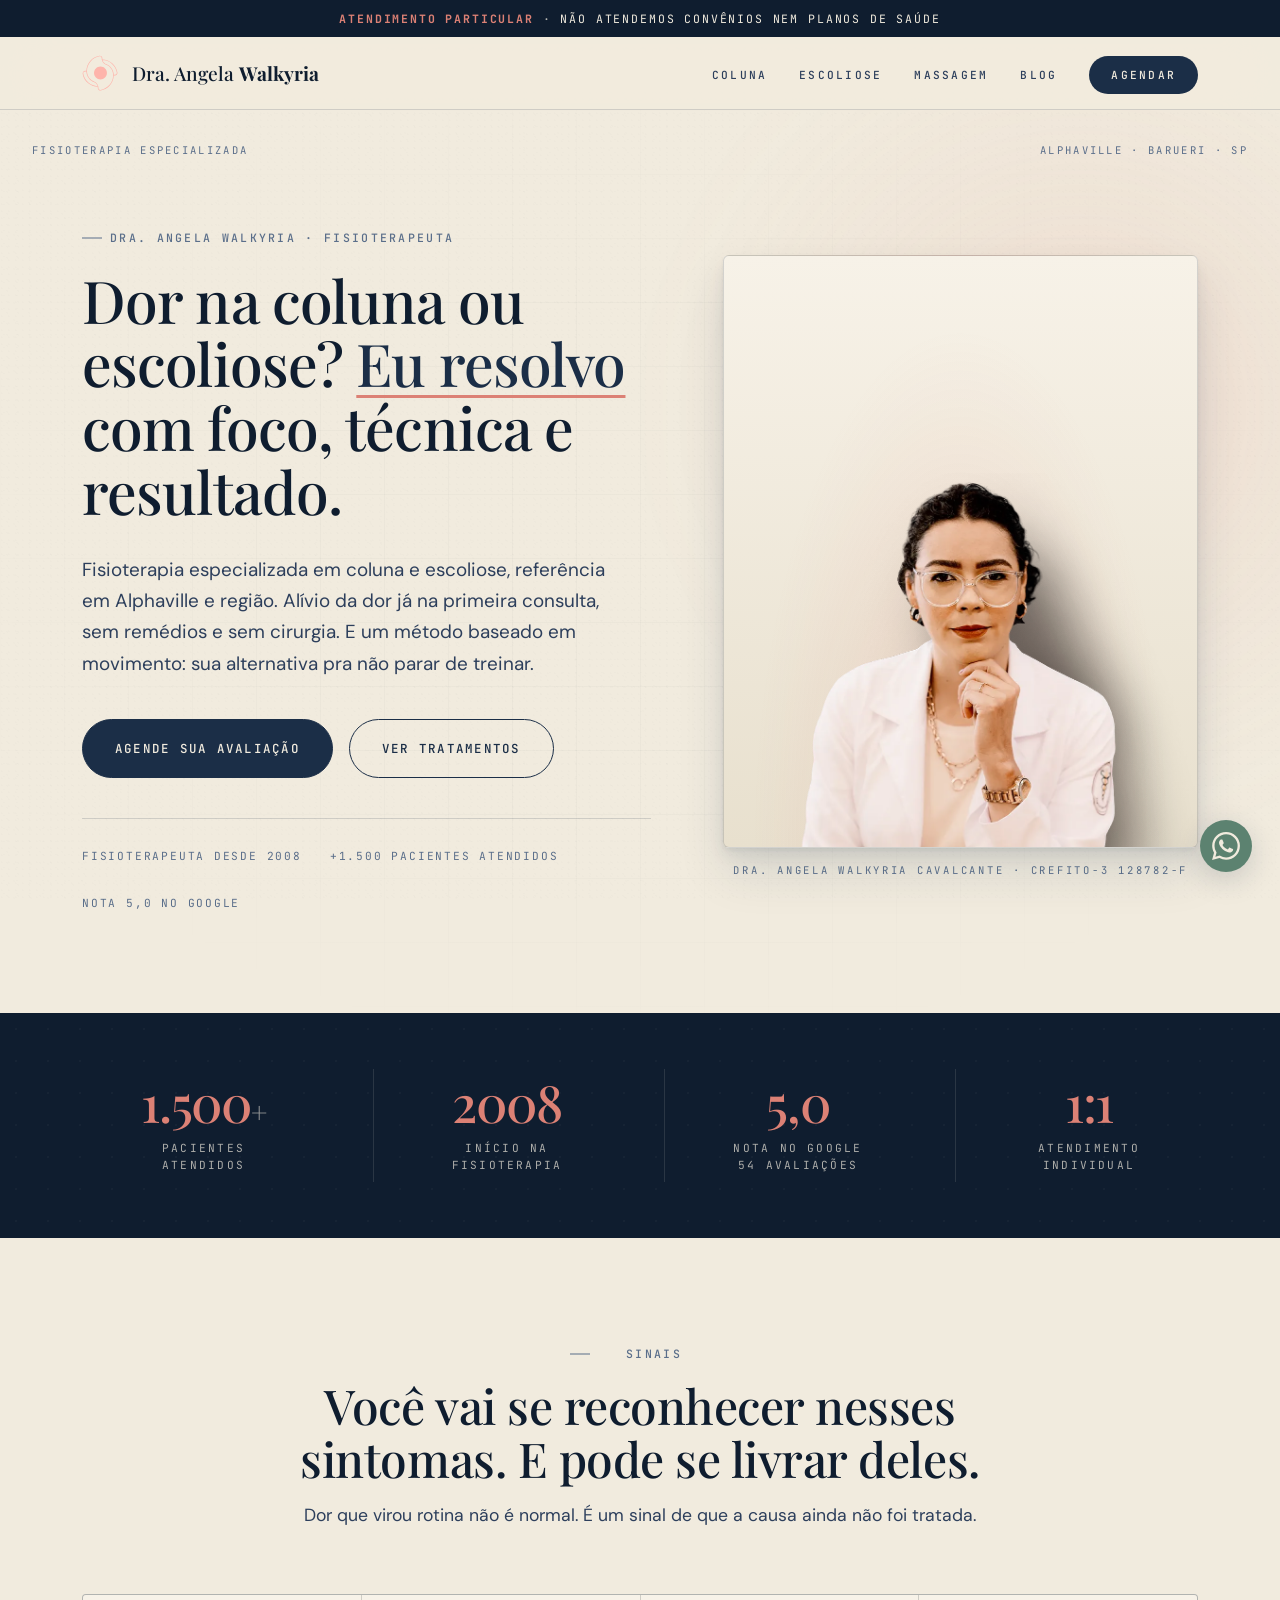
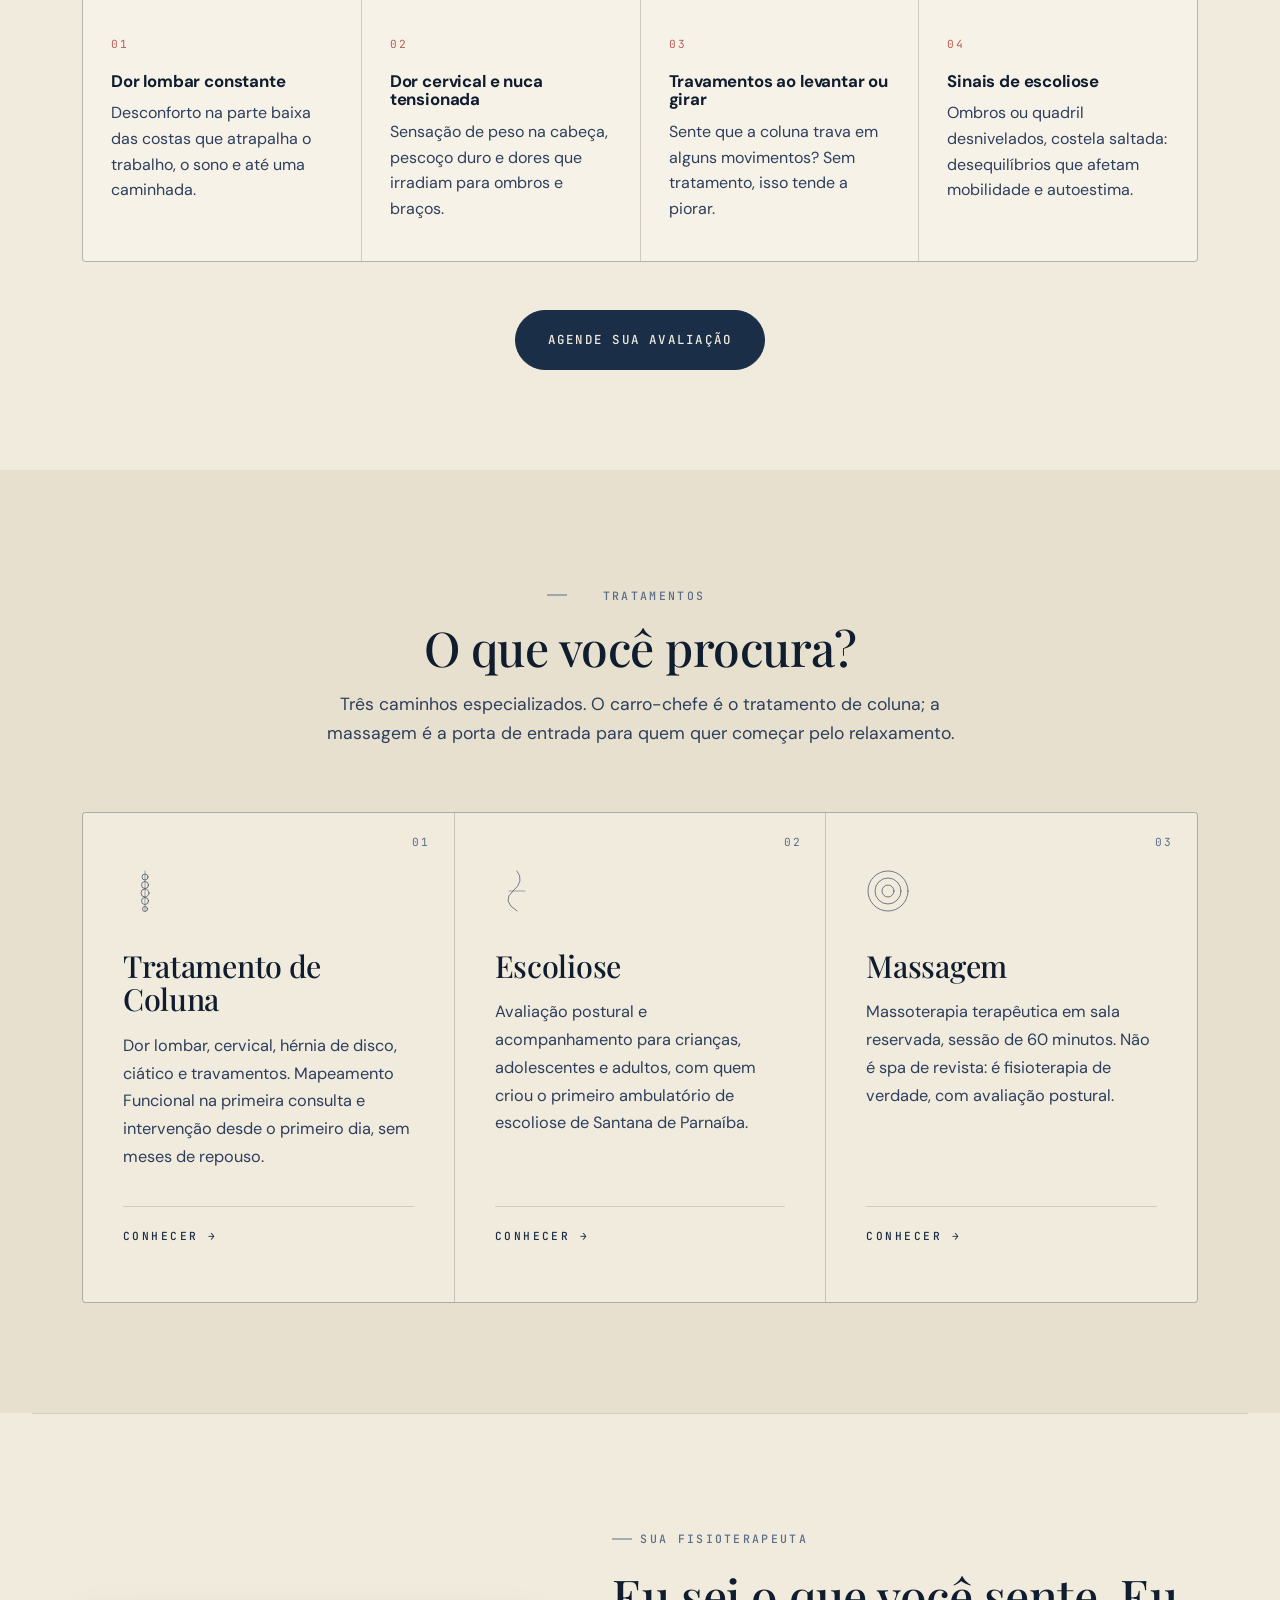
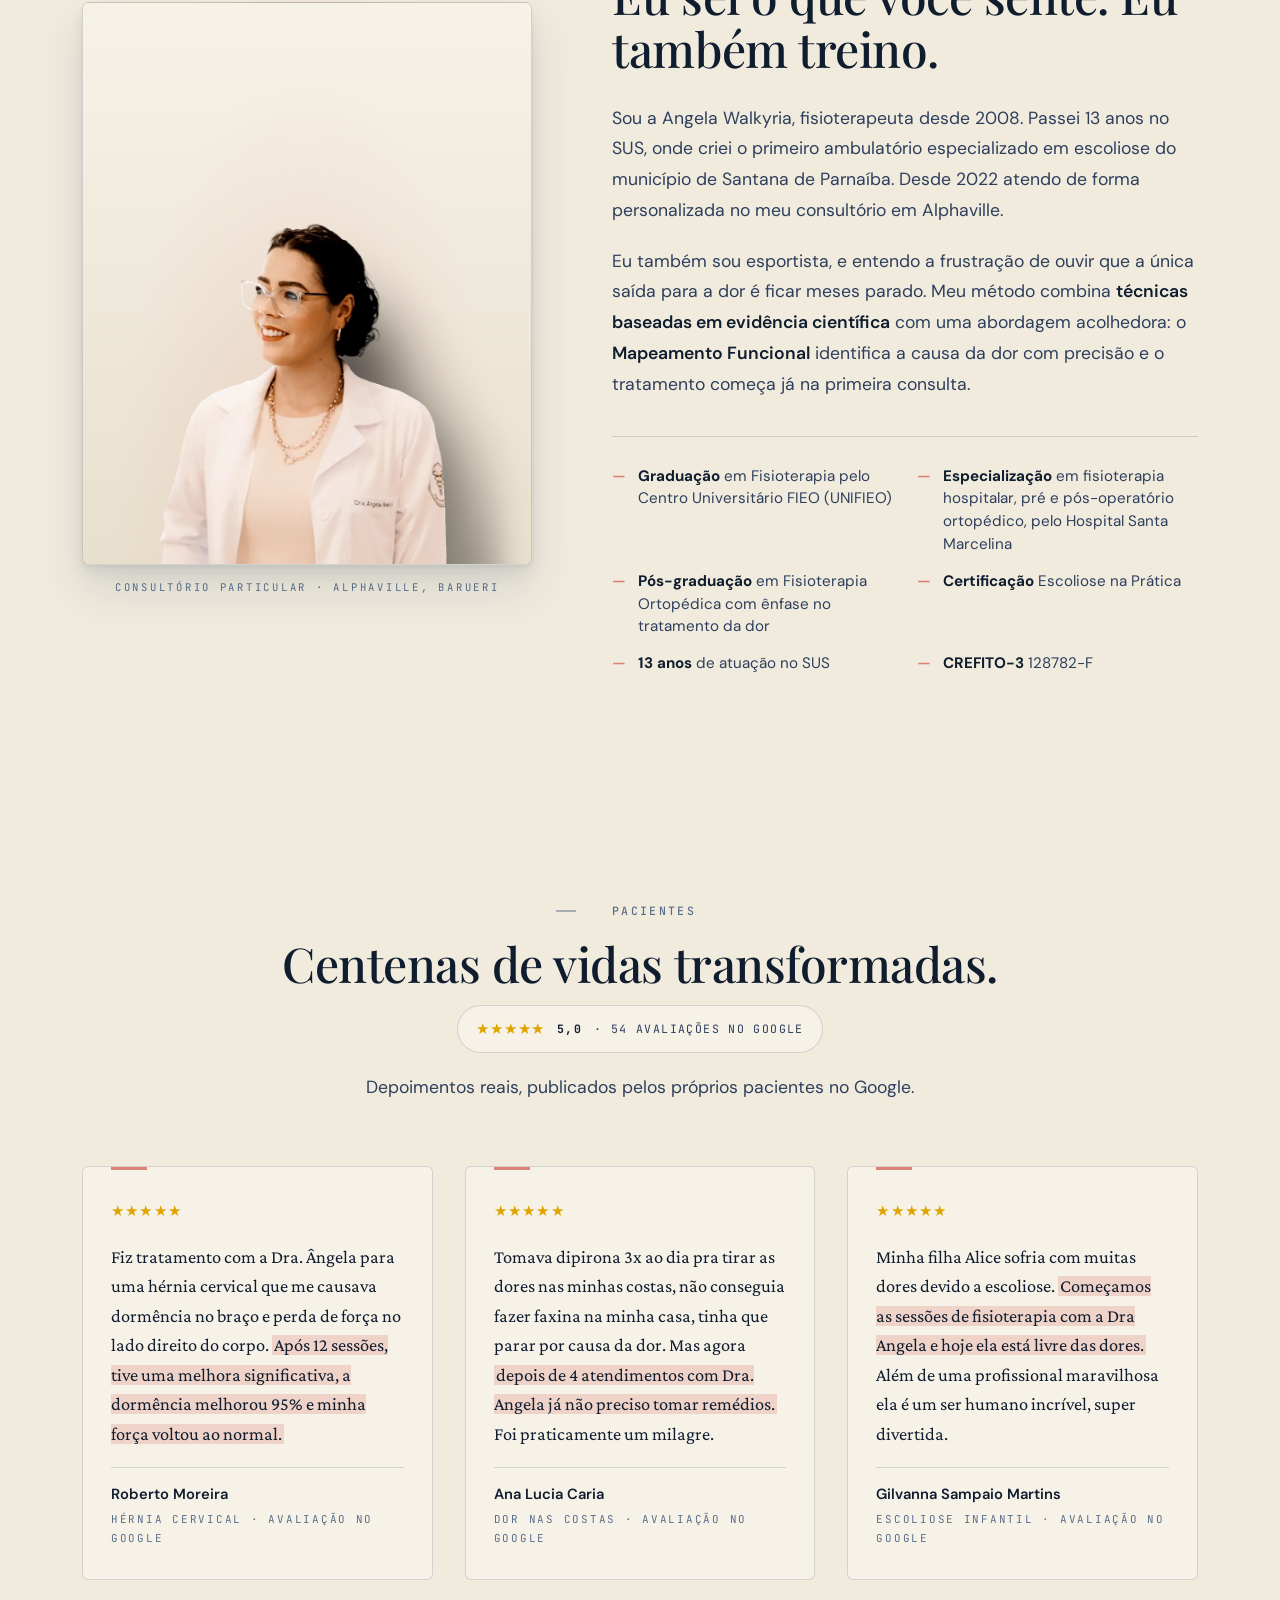
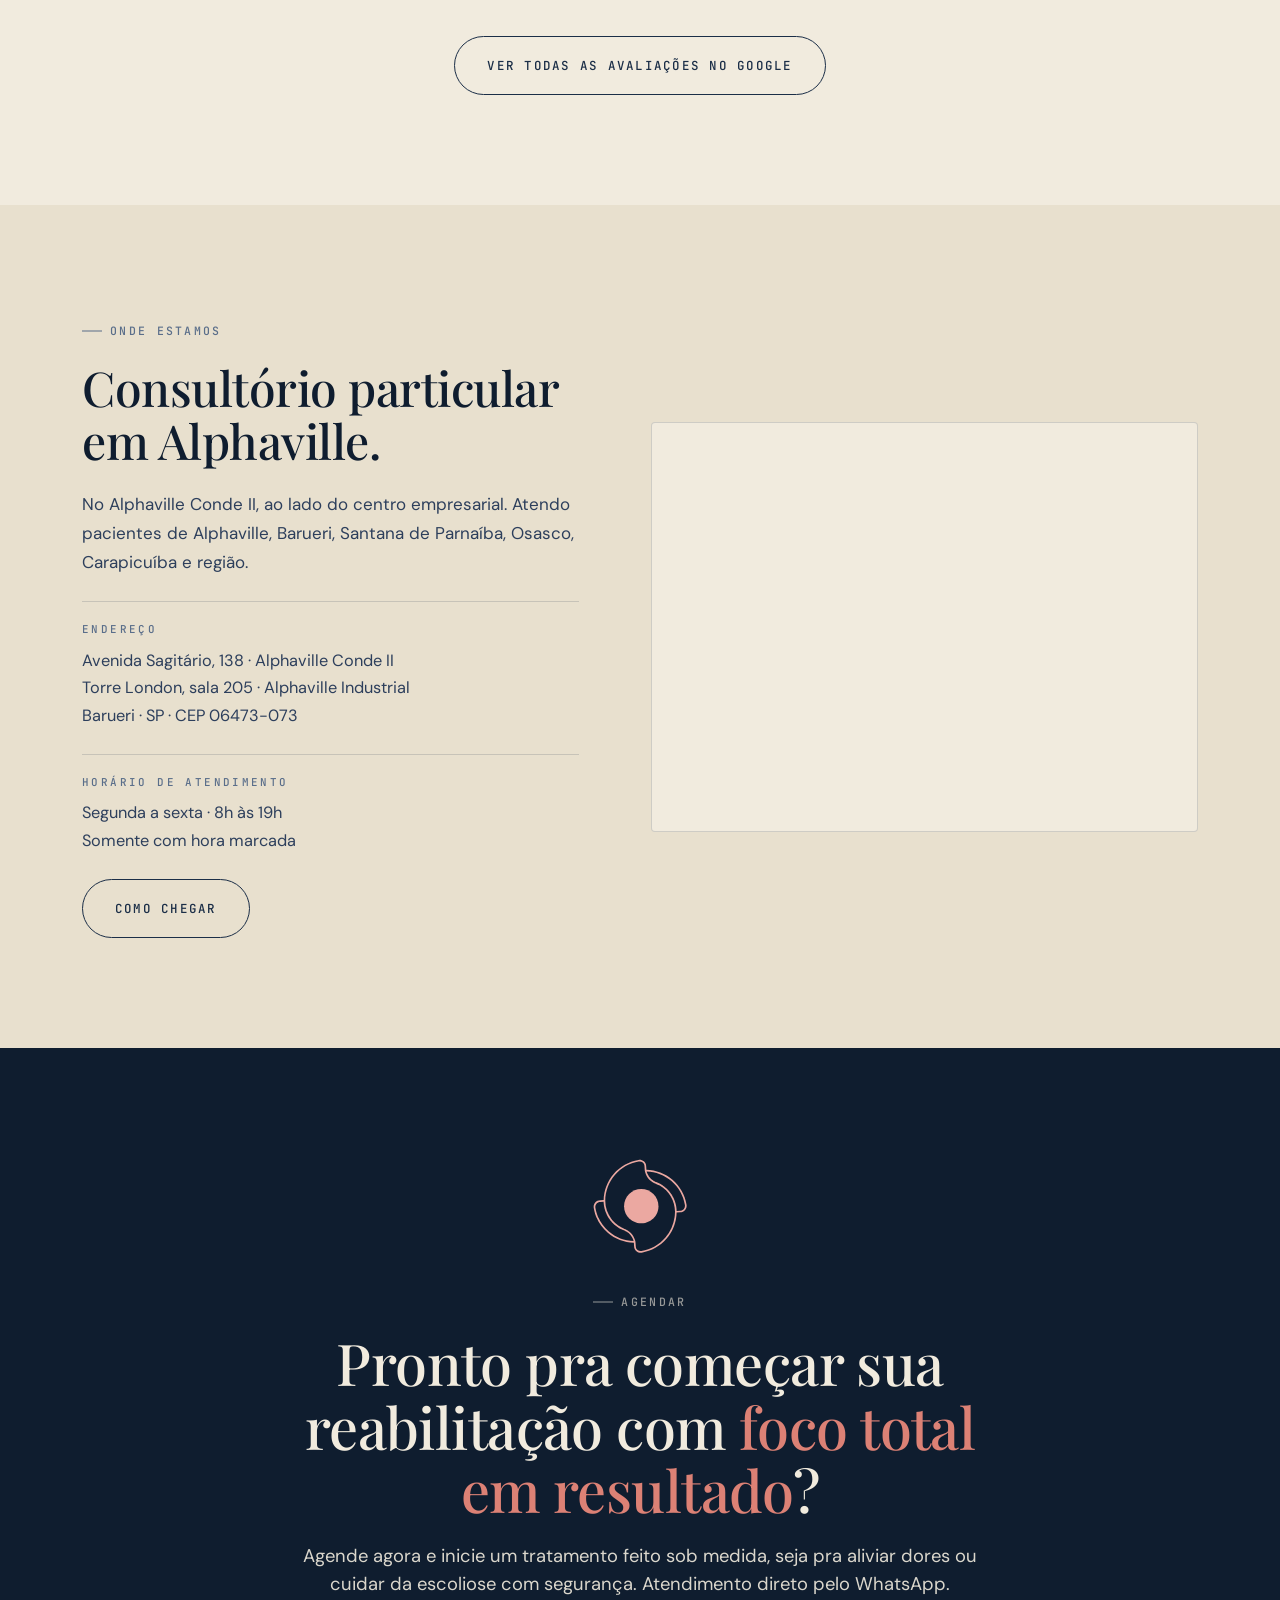
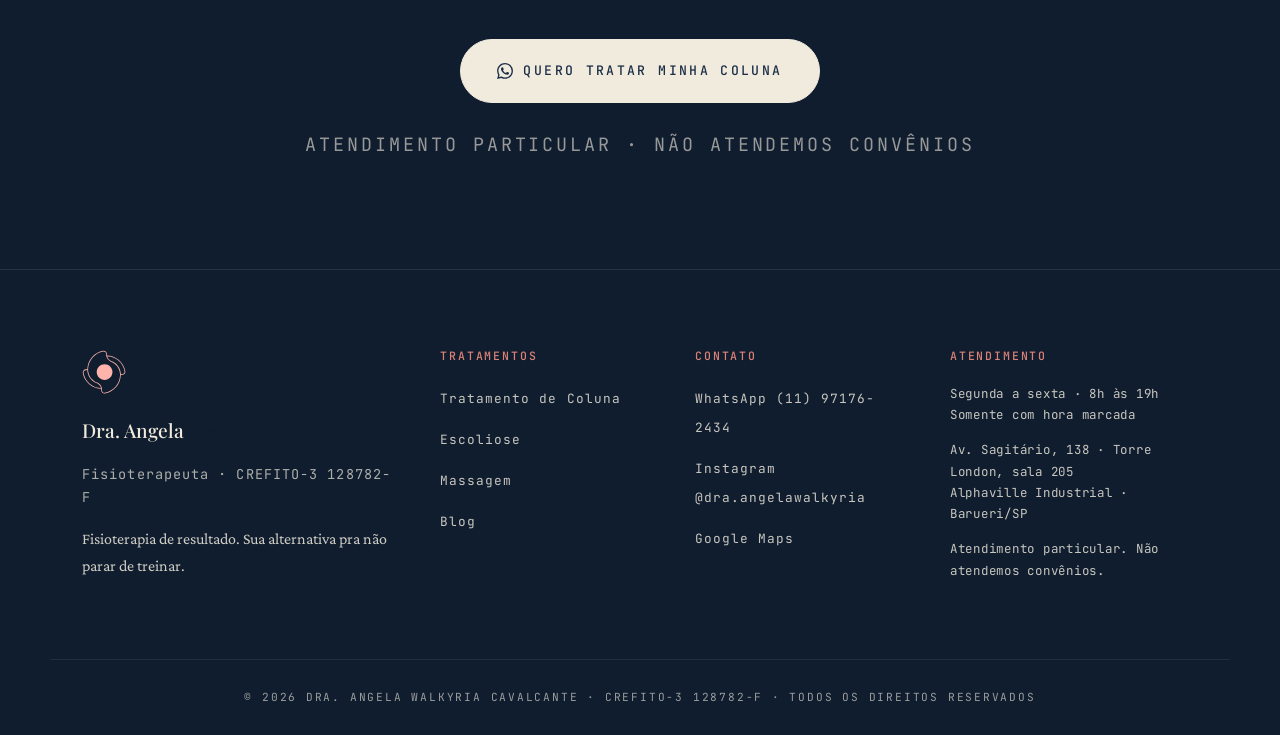
==== index.html @ 94a8772d "Site final da Dra. Angela Walkyria: home, LPs, blog, fotos reais e aviso de atendimento particular C" ====
<!DOCTYPE html>
<html lang="pt-BR">
<head>
  <meta charset="UTF-8">
  <meta name="viewport" content="width=device-width, initial-scale=1, shrink-to-fit=no">

  <!-- Primary Meta Tags -->
  <title>Fisioterapeuta em Alphaville | Dra. Angela Walkyria · Coluna e Escoliose</title>
  <meta name="title" content="Fisioterapeuta em Alphaville | Dra. Angela Walkyria · Coluna e Escoliose">
  <meta name="description" content="Fisioterapia especializada em coluna e escoliose em Alphaville/SP. Alívio da dor já na primeira consulta, sem remédios e sem cirurgia. Massoterapia e atendimento individual com a Dra. Angela Walkyria. Atendimento particular.">
  <meta name="keywords" content="fisioterapeuta alphaville, fisioterapia barueri, tratamento de coluna alphaville, massagem alphaville, escoliose alphaville, dra angela walkyria, fisioterapia esportiva alphaville, massoterapia barueri, dor lombar alphaville, hérnia de disco alphaville">
  <meta name="author" content="Dra. Angela Walkyria Cavalcante">
  <meta name="robots" content="index, follow">
  <meta name="geo.region" content="BR-SP">
  <meta name="geo.placename" content="Alphaville, Barueri">
  <meta name="geo.position" content="-23.4938;-46.8617">
  <meta name="ICBM" content="-23.4938, -46.8617">

  <!-- Open Graph / Facebook -->
  <meta property="og:type" content="website">
  <meta property="og:url" content="https://draangelawalkyria.com.br/">
  <meta property="og:title" content="Dra. Angela Walkyria | Fisioterapeuta em Alphaville">
  <meta property="og:description" content="Fisioterapia de coluna, escoliose e massoterapia em Alphaville. Sua alternativa pra não parar de treinar.">
  <meta property="og:image" content="https://draangelawalkyria.com.br/assets/og-image.jpg">
  <meta property="og:image:width" content="1200">
  <meta property="og:image:height" content="630">
  <meta property="og:site_name" content="Dra. Angela Walkyria">
  <meta property="og:locale" content="pt_BR">

  <!-- Twitter -->
  <meta name="twitter:card" content="summary_large_image">
  <meta name="twitter:title" content="Dra. Angela Walkyria | Fisioterapeuta em Alphaville">
  <meta name="twitter:description" content="Fisioterapia de coluna, escoliose e massoterapia em Alphaville.">
  <meta name="twitter:image" content="https://draangelawalkyria.com.br/assets/og-image.jpg">

  <link rel="canonical" href="https://draangelawalkyria.com.br/">
  <link rel="icon" type="image/png" href="/assets/favicon.png">
  <link rel="apple-touch-icon" href="/assets/apple-touch-icon.png">

  <!-- Schema.org / Google Meu Negócio -->
  <script type="application/ld+json">
  {
    "@context": "https://schema.org",
    "@type": "MedicalBusiness",
    "@id": "https://draangelawalkyria.com.br/#localbusiness",
    "name": "Dra. Angela Walkyria - Fisioterapia Especializada em Coluna e Escoliose",
    "alternateName": "AWC Fisioterapia",
    "description": "Clínica de fisioterapia em Alphaville especializada em tratamento de coluna, escoliose e massoterapia. Atendimento particular e individual com a Dra. Angela Walkyria.",
    "url": "https://draangelawalkyria.com.br/",
    "telephone": "+5511971762434",
    "priceRange": "$$",
    "image": "https://draangelawalkyria.com.br/assets/og-image.jpg",
    "logo": "https://draangelawalkyria.com.br/assets/apple-touch-icon.png",
    "address": {
      "@type": "PostalAddress",
      "streetAddress": "Avenida Sagitário, 138, Alphaville Conde II, Torre London, sala 205",
      "addressLocality": "Barueri",
      "addressRegion": "SP",
      "postalCode": "06473-073",
      "addressCountry": "BR"
    },
    "geo": { "@type": "GeoCoordinates", "latitude": -23.4938, "longitude": -46.8617 },
    "openingHoursSpecification": [
      { "@type": "OpeningHoursSpecification", "dayOfWeek": ["Monday", "Tuesday", "Wednesday", "Thursday", "Friday"], "opens": "08:00", "closes": "19:00" }
    ],
    "aggregateRating": { "@type": "AggregateRating", "ratingValue": "5.0", "reviewCount": "54", "bestRating": "5" },
    "areaServed": [
      { "@type": "City", "name": "Alphaville" },
      { "@type": "City", "name": "Barueri" },
      { "@type": "City", "name": "Santana de Parnaíba" },
      { "@type": "City", "name": "Osasco" }
    ],
    "founder": {
      "@type": "Person",
      "name": "Dra. Angela Walkyria Cavalcante",
      "jobTitle": "Fisioterapeuta",
      "image": "https://draangelawalkyria.com.br/assets/angela-bgs-3.webp"
    },
    "medicalSpecialty": ["Physiotherapy"],
    "availableService": [
      { "@type": "MedicalProcedure", "name": "Tratamento de Coluna", "url": "https://draangelawalkyria.com.br/coluna", "description": "Fisioterapia para dor lombar, cervical, hérnia de disco, ciático e travamentos da coluna." },
      { "@type": "MedicalProcedure", "name": "Tratamento de Escoliose", "url": "https://draangelawalkyria.com.br/escoliose", "description": "Avaliação e acompanhamento fisioterapêutico de escoliose em crianças, adolescentes e adultos." },
      { "@type": "MedicalProcedure", "name": "Massoterapia", "url": "https://draangelawalkyria.com.br/massagem", "description": "Massagem terapêutica e relaxante em sala reservada, com avaliação de fisioterapeuta." }
    ],
    "sameAs": [ "https://www.instagram.com/dra.angelawalkyria" ]
  }
  </script>

  <script type="application/ld+json">
  {
    "@context": "https://schema.org",
    "@type": "Person",
    "name": "Dra. Angela Walkyria Cavalcante",
    "jobTitle": "Fisioterapeuta",
    "description": "Fisioterapeuta desde 2008, especialista em coluna e escoliose, pós-graduada em Fisioterapia Ortopédica com ênfase no tratamento da dor. Atende em consultório particular em Alphaville, Barueri.",
    "worksFor": { "@type": "MedicalBusiness", "name": "Dra. Angela Walkyria - Fisioterapia Especializada em Coluna e Escoliose" },
    "knowsAbout": ["Fisioterapia", "Tratamento de coluna", "Escoliose", "Hérnia de disco", "Dor ciática", "Massoterapia", "Fisioterapia esportiva"],
    "url": "https://draangelawalkyria.com.br/",
    "image": "https://draangelawalkyria.com.br/assets/angela-bgs-3.webp",
    "sameAs": [ "https://www.instagram.com/dra.angelawalkyria" ]
  }
  </script>

  <link rel="preconnect" href="https://fonts.googleapis.com">
  <link rel="preconnect" href="https://fonts.gstatic.com" crossorigin>
  <link rel="stylesheet" href="/styles.css">

  <!-- Tracking: inserir GA4 / Meta Pixel / Clarity aqui quando os IDs forem definidos -->
</head>
<body>

  <div class="site-top">
    <div class="notice-bar" role="note">
      <strong>Atendimento particular</strong> <span>·</span> Não atendemos convênios nem planos de saúde
    </div>
    <header class="site-header" role="banner">
      <div class="container nav-wrapper">
        <a href="/" class="brand" aria-label="Dra. Angela Walkyria - Página inicial">
          <span class="brand-logo" aria-hidden="true"><img src="/assets/logo.svg" alt="" width="36" height="36"></span>
          <span class="brand-name">Dra. Angela <strong>Walkyria</strong></span>
        </a>
        <nav class="main-nav" role="navigation" aria-label="Menu principal">
          <ul>
            <li><a href="/coluna">Coluna</a></li>
            <li><a href="/escoliose">Escoliose</a></li>
            <li><a href="/massagem">Massagem</a></li>
            <li><a href="/blog">Blog</a></li>
            <li><a href="#contato" class="nav-cta">Agendar</a></li>
          </ul>
        </nav>
        <button class="nav-toggle" aria-label="Abrir menu" aria-expanded="false"><span></span><span></span><span></span></button>
      </div>
    </header>
  </div>

  <!-- HERO -->
  <section class="hero" id="hero">
    <span class="hero-marker hero-marker-tl">Fisioterapia especializada</span>
    <span class="hero-marker hero-marker-tr">Alphaville · Barueri · SP</span>
    <div class="container hero-grid">
      <div class="hero-text">
        <span class="eyebrow">Dra. Angela Walkyria · Fisioterapeuta</span>
        <h1>Dor na coluna ou escoliose? <span>Eu resolvo</span> com foco, técnica e resultado.</h1>
        <p class="hero-subtitle">Fisioterapia especializada em coluna e escoliose, referência em Alphaville e região. Alívio da dor já na primeira consulta, sem remédios e sem cirurgia. E um método baseado em movimento: sua alternativa pra não parar de treinar.</p>
        <div class="hero-ctas">
          <a href="https://wa.me/5511971762434?text=Ol%C3%A1%2C%20vim%20pelo%20site.%20Quero%20agendar%20uma%20avalia%C3%A7%C3%A3o%20com%20a%20Dra.%20Angela" target="_blank" rel="noopener" class="btn btn-primary">Agende sua avaliação</a>
          <a href="#servicos" class="btn btn-outline">Ver tratamentos</a>
        </div>
        <div class="hero-trust">
          <span>Fisioterapeuta desde 2008</span>
          <span>+1.500 pacientes atendidos</span>
          <span>Nota 5,0 no Google</span>
        </div>
      </div>
      <div class="hero-visual-wrap">
        <div class="hero-visual">
          <img src="/assets/angela-bgs-3.webp" alt="Dra. Angela Walkyria, fisioterapeuta especialista em coluna e escoliose em Alphaville" loading="eager" fetchpriority="high" width="795" height="642">
        </div>
        <div class="photo-caption">Dra. Angela Walkyria Cavalcante · CREFITO-3 128782-F</div>
      </div>
    </div>
  </section>

  <!-- FAIXA DE CONFIANÇA -->
  <section class="trust-strip" aria-label="Indicadores de confiança">
    <div class="container">
      <div class="trust-strip-grid">
        <div class="trust-stat">
          <div class="trust-stat-number">1.500<small>+</small></div>
          <div class="trust-stat-label">pacientes<br>atendidos</div>
        </div>
        <div class="trust-stat">
          <div class="trust-stat-number">2008</div>
          <div class="trust-stat-label">início na<br>fisioterapia</div>
        </div>
        <div class="trust-stat">
          <div class="trust-stat-number">5,0</div>
          <div class="trust-stat-label">nota no Google<br>54 avaliações</div>
        </div>
        <div class="trust-stat">
          <div class="trust-stat-number">1:1</div>
          <div class="trust-stat-label">atendimento<br>individual</div>
        </div>
      </div>
    </div>
  </section>

  <!-- SINTOMAS -->
  <section class="sintomas" id="sintomas">
    <div class="container">
      <div class="section-header">
        <span class="eyebrow">Sinais</span>
        <h2>Você vai se reconhecer nesses sintomas. E pode se livrar deles.</h2>
        <p class="section-subtitle">Dor que virou rotina não é normal. É um sinal de que a causa ainda não foi tratada.</p>
      </div>
      <div class="sintomas-grid">
        <div class="sintoma-card">
          <div class="plate">01</div>
          <h3>Dor lombar constante</h3>
          <p>Desconforto na parte baixa das costas que atrapalha o trabalho, o sono e até uma caminhada.</p>
        </div>
        <div class="sintoma-card">
          <div class="plate">02</div>
          <h3>Dor cervical e nuca tensionada</h3>
          <p>Sensação de peso na cabeça, pescoço duro e dores que irradiam para ombros e braços.</p>
        </div>
        <div class="sintoma-card">
          <div class="plate">03</div>
          <h3>Travamentos ao levantar ou girar</h3>
          <p>Sente que a coluna trava em alguns movimentos? Sem tratamento, isso tende a piorar.</p>
        </div>
        <div class="sintoma-card">
          <div class="plate">04</div>
          <h3>Sinais de escoliose</h3>
          <p>Ombros ou quadril desnivelados, costela saltada: desequilíbrios que afetam mobilidade e autoestima.</p>
        </div>
      </div>
      <div class="sintomas-cta">
        <a href="https://wa.me/5511971762434?text=Ol%C3%A1%2C%20vim%20pelo%20site.%20Quero%20agendar%20uma%20avalia%C3%A7%C3%A3o%20com%20a%20Dra.%20Angela" target="_blank" rel="noopener" class="btn btn-primary">Agende sua avaliação</a>
      </div>
    </div>
  </section>

  <!-- SERVIÇOS -->
  <section class="servicos" id="servicos">
    <div class="container">
      <div class="section-header">
        <span class="eyebrow">Tratamentos</span>
        <h2>O que você procura?</h2>
        <p class="section-subtitle">Três caminhos especializados. O carro-chefe é o tratamento de coluna; a massagem é a porta de entrada para quem quer começar pelo relaxamento.</p>
      </div>
      <div class="servicos-grid">
        <a href="/coluna" class="servico-card" aria-label="Saiba mais sobre Tratamento de Coluna" data-plate="01">
          <div class="servico-icon" aria-hidden="true">
            <svg viewBox="0 0 44 44" fill="none" stroke="currentColor" stroke-linecap="round" stroke-linejoin="round">
              <line x1="22" y1="2" x2="22" y2="42" stroke-width="0.4"/>
              <circle cx="22" cy="8" r="3" stroke-width="0.6"/><circle cx="22" cy="16" r="3.5" stroke-width="0.6"/><circle cx="22" cy="24" r="4" stroke-width="0.6"/><circle cx="22" cy="32" r="3.5" stroke-width="0.6"/><circle cx="22" cy="40" r="2.5" stroke-width="0.6"/>
            </svg>
          </div>
          <h3>Tratamento de Coluna</h3>
          <p>Dor lombar, cervical, hérnia de disco, ciático e travamentos. Mapeamento Funcional na primeira consulta e intervenção desde o primeiro dia, sem meses de repouso.</p>
          <span class="servico-arrow">Conhecer →</span>
        </a>
        <a href="/escoliose" class="servico-card" aria-label="Saiba mais sobre Escoliose" data-plate="02">
          <div class="servico-icon" aria-hidden="true">
            <svg viewBox="0 0 44 44" fill="none" stroke="currentColor" stroke-linecap="round" stroke-linejoin="round">
              <path d="M22 2 Q 30 12, 18 22 Q 6 32, 22 42" stroke-width="0.6"/>
              <line x1="14" y1="22" x2="30" y2="22" stroke-width="0.4"/>
            </svg>
          </div>
          <h3>Escoliose</h3>
          <p>Avaliação postural e acompanhamento para crianças, adolescentes e adultos, com quem criou o primeiro ambulatório de escoliose de Santana de Parnaíba.</p>
          <span class="servico-arrow">Conhecer →</span>
        </a>
        <a href="/massagem" class="servico-card" aria-label="Saiba mais sobre Massagem" data-plate="03">
          <div class="servico-icon" aria-hidden="true">
            <svg viewBox="0 0 44 44" fill="none" stroke="currentColor" stroke-linecap="round" stroke-linejoin="round">
              <circle cx="22" cy="22" r="20" stroke-width="0.6"/><circle cx="22" cy="22" r="13" stroke-width="0.6"/><circle cx="22" cy="22" r="6" stroke-width="0.6"/>
            </svg>
          </div>
          <h3>Massagem</h3>
          <p>Massoterapia terapêutica em sala reservada, sessão de 60 minutos. Não é spa de revista: é fisioterapia de verdade, com avaliação postural.</p>
          <span class="servico-arrow">Conhecer →</span>
        </a>
      </div>
    </div>
  </section>

  <!-- SOBRE -->
  <section class="sobre" id="sobre">
    <div class="container sobre-grid">
      <div class="sobre-visual-wrap">
        <div class="sobre-visual">
          <img src="/assets/angela-bgs-11.webp" alt="Dra. Angela Walkyria sorrindo, de jaleco, em seu consultório em Alphaville" loading="lazy" width="925" height="706">
        </div>
        <div class="photo-caption">Consultório particular · Alphaville, Barueri</div>
      </div>
      <div class="sobre-text">
        <span class="eyebrow">Sua fisioterapeuta</span>
        <h2>Eu sei o que você sente. Eu também treino.</h2>
        <p>Sou a Angela Walkyria, fisioterapeuta desde 2008. Passei 13 anos no SUS, onde criei o primeiro ambulatório especializado em escoliose do município de Santana de Parnaíba. Desde 2022 atendo de forma personalizada no meu consultório em Alphaville.</p>
        <p>Eu também sou esportista, e entendo a frustração de ouvir que a única saída para a dor é ficar meses parado. Meu método combina <strong>técnicas baseadas em evidência científica</strong> com uma abordagem acolhedora: o <strong>Mapeamento Funcional</strong> identifica a causa da dor com precisão e o tratamento começa já na primeira consulta.</p>
        <ul class="sobre-credentials">
          <li><strong>Graduação</strong> em Fisioterapia pelo Centro Universitário FIEO (UNIFIEO)</li>
          <li><strong>Especialização</strong> em fisioterapia hospitalar, pré e pós-operatório ortopédico, pelo Hospital Santa Marcelina</li>
          <li><strong>Pós-graduação</strong> em Fisioterapia Ortopédica com ênfase no tratamento da dor</li>
          <li><strong>Certificação</strong> Escoliose na Prática</li>
          <li><strong>13 anos</strong> de atuação no SUS</li>
          <li><strong>CREFITO-3</strong> 128782-F</li>
        </ul>
      </div>
    </div>
  </section>

  <!-- DEPOIMENTOS -->
  <section class="depoimentos" id="depoimentos">
    <div class="container">
      <div class="section-header">
        <span class="eyebrow">Pacientes</span>
        <h2>Centenas de vidas transformadas.</h2>
        <div class="google-badge"><span class="stars">★★★★★</span> <strong>5,0</strong> · 54 avaliações no Google</div>
        <p class="section-subtitle">Depoimentos reais, publicados pelos próprios pacientes no Google.</p>
      </div>
      <div class="depoimentos-grid">
        <article class="depoimento-card">
          <div class="depoimento-rating" aria-label="5 estrelas">★★★★★</div>
          <blockquote>
            <p>Fiz tratamento com a Dra. Ângela para uma hérnia cervical que me causava dormência no braço e perda de força no lado direito do corpo. <mark>Após 12 sessões, tive uma melhora significativa, a dormência melhorou 95% e minha força voltou ao normal.</mark></p>
          </blockquote>
          <footer class="depoimento-author">
            <strong>Roberto Moreira</strong>
            <span>Hérnia cervical · avaliação no Google</span>
          </footer>
        </article>
        <article class="depoimento-card">
          <div class="depoimento-rating" aria-label="5 estrelas">★★★★★</div>
          <blockquote>
            <p>Tomava dipirona 3x ao dia pra tirar as dores nas minhas costas, não conseguia fazer faxina na minha casa, tinha que parar por causa da dor. Mas agora <mark>depois de 4 atendimentos com Dra. Angela já não preciso tomar remédios.</mark> Foi praticamente um milagre.</p>
          </blockquote>
          <footer class="depoimento-author">
            <strong>Ana Lucia Caria</strong>
            <span>Dor nas costas · avaliação no Google</span>
          </footer>
        </article>
        <article class="depoimento-card">
          <div class="depoimento-rating" aria-label="5 estrelas">★★★★★</div>
          <blockquote>
            <p>Minha filha Alice sofria com muitas dores devido a escoliose. <mark>Começamos as sessões de fisioterapia com a Dra Angela e hoje ela está livre das dores.</mark> Além de uma profissional maravilhosa ela é um ser humano incrível, super divertida.</p>
          </blockquote>
          <footer class="depoimento-author">
            <strong>Gilvanna Sampaio Martins</strong>
            <span>Escoliose infantil · avaliação no Google</span>
          </footer>
        </article>
      </div>
      <div class="depoimentos-cta">
        <a href="https://www.google.com/maps/search/?api=1&query=Dra.+Angela+Walkyria+Fisioterapia+Especializada+em+Coluna+e+Escoliose+Alphaville" target="_blank" rel="noopener" class="btn btn-outline">Ver todas as avaliações no Google</a>
      </div>
    </div>
  </section>

  <!-- LOCALIZAÇÃO -->
  <section class="localizacao" id="localizacao">
    <div class="container localizacao-grid">
      <div class="localizacao-text">
        <span class="eyebrow">Onde estamos</span>
        <h2>Consultório particular em Alphaville.</h2>
        <p>No Alphaville Conde II, ao lado do centro empresarial. Atendo pacientes de Alphaville, Barueri, Santana de Parnaíba, Osasco, Carapicuíba e região.</p>
        <address>
          <strong>Endereço</strong>
          Avenida Sagitário, 138 · Alphaville Conde II<br>
          Torre London, sala 205 · Alphaville Industrial<br>
          Barueri · SP · CEP 06473-073
        </address>
        <p class="horario">
          <strong>Horário de atendimento</strong>
          Segunda a sexta · 8h às 19h<br>
          Somente com hora marcada
        </p>
        <a href="https://www.google.com/maps/search/?api=1&query=Avenida+Sagit%C3%A1rio,+138,+sala+205,+Alphaville+Industrial,+Barueri+-+SP,+06473-073" target="_blank" rel="noopener" class="btn btn-outline">Como chegar</a>
      </div>
      <div class="localizacao-map">
        <iframe title="Mapa do consultório da Dra. Angela Walkyria em Alphaville" src="https://www.google.com/maps?q=Avenida+Sagit%C3%A1rio,+138,+Torre+London,+sala+205,+Alphaville+Industrial,+Barueri+-+SP,+06473-073&output=embed" loading="lazy" referrerpolicy="no-referrer-when-downgrade" allowfullscreen></iframe>
      </div>
    </div>
  </section>

  <!-- CTA FINAL -->
  <section class="cta-final" id="contato">
    <div class="container cta-content">
      <div class="logo-hero" aria-hidden="true"><img src="/assets/logo.svg" alt="" width="120" height="120"></div>
      <span class="eyebrow eyebrow-light">Agendar</span>
      <h2>Pronto pra começar sua reabilitação com <em>foco total em resultado</em>?</h2>
      <p>Agende agora e inicie um tratamento feito sob medida, seja pra aliviar dores ou cuidar da escoliose com segurança. Atendimento direto pelo WhatsApp.</p>
      <a href="https://wa.me/5511971762434?text=Ol%C3%A1%2C%20vim%20pelo%20site.%20Quero%20agendar%20uma%20avalia%C3%A7%C3%A3o%20com%20a%20Dra.%20Angela" target="_blank" rel="noopener" class="btn btn-white">
        <svg width="18" height="18" viewBox="0 0 24 24" fill="currentColor" aria-hidden="true"><path d="M17.472 14.382c-.297-.149-1.758-.867-2.03-.967-.273-.099-.471-.148-.67.15-.197.297-.767.966-.94 1.164-.173.199-.347.223-.644.075-.297-.15-1.255-.463-2.39-1.475-.883-.788-1.48-1.761-1.653-2.059-.173-.297-.018-.458.13-.606.134-.133.298-.347.446-.52.149-.174.198-.298.298-.497.099-.198.05-.371-.025-.52-.075-.149-.669-1.612-.916-2.207-.242-.579-.487-.5-.669-.51-.173-.008-.371-.01-.57-.01-.198 0-.52.074-.792.372-.272.297-1.04 1.016-1.04 2.479 0 1.462 1.065 2.875 1.213 3.074.149.198 2.096 3.2 5.077 4.487.709.306 1.262.489 1.694.625.712.227 1.36.195 1.871.118.571-.085 1.758-.719 2.006-1.413.248-.694.248-1.289.173-1.413-.074-.124-.272-.198-.57-.347m-5.421 7.403h-.004a9.87 9.87 0 01-5.031-1.378l-.361-.214-3.741.982.998-3.648-.235-.374a9.86 9.86 0 01-1.51-5.26c.001-5.45 4.436-9.884 9.888-9.884 2.64 0 5.122 1.03 6.988 2.898a9.825 9.825 0 012.893 6.994c-.003 5.45-4.437 9.884-9.885 9.884m8.413-18.297A11.815 11.815 0 0012.05 0C5.495 0 .16 5.335.157 11.892c0 2.096.547 4.142 1.588 5.945L.057 24l6.305-1.654a11.882 11.882 0 005.683 1.448h.005c6.554 0 11.89-5.335 11.893-11.893a11.821 11.821 0 00-3.48-8.413z"/></svg>
        Quero tratar minha coluna
      </a>
      <p class="cta-note">Atendimento particular · Não atendemos convênios</p>
    </div>
  </section>

  <!-- FOOTER -->
  <footer class="site-footer" role="contentinfo">
    <div class="container footer-grid">
      <div class="footer-brand">
        <div class="logo-footer" aria-hidden="true"><img src="/assets/logo.svg" alt="" width="56" height="56"></div>
        <span class="brand-name">Dra. Angela <strong>Walkyria</strong></span>
        <p>Fisioterapeuta · CREFITO-3 128782-F</p>
        <p class="footer-tagline">Fisioterapia de resultado. Sua alternativa pra não parar de treinar.</p>
      </div>
      <div class="footer-links">
        <h4>Tratamentos</h4>
        <ul>
          <li><a href="/coluna">Tratamento de Coluna</a></li>
          <li><a href="/escoliose">Escoliose</a></li>
          <li><a href="/massagem">Massagem</a></li>
          <li><a href="/blog">Blog</a></li>
        </ul>
      </div>
      <div class="footer-links">
        <h4>Contato</h4>
        <ul>
          <li><a href="https://wa.me/5511971762434" target="_blank" rel="noopener">WhatsApp (11) 97176-2434</a></li>
          <li><a href="https://www.instagram.com/dra.angelawalkyria" target="_blank" rel="noopener">Instagram @dra.angelawalkyria</a></li>
          <li><a href="https://www.google.com/maps/search/?api=1&query=Dra.+Angela+Walkyria+Fisioterapia+Especializada+em+Coluna+e+Escoliose+Alphaville" target="_blank" rel="noopener">Google Maps</a></li>
        </ul>
      </div>
      <div class="footer-info">
        <h4>Atendimento</h4>
        <p>Segunda a sexta · 8h às 19h<br>Somente com hora marcada</p>
        <p class="footer-address">Av. Sagitário, 138 · Torre London, sala 205<br>Alphaville Industrial · Barueri/SP</p>
        <p>Atendimento particular. Não atendemos convênios.</p>
      </div>
    </div>
    <div class="footer-bottom">
      <div class="container">
        <p>© 2026 Dra. Angela Walkyria Cavalcante · CREFITO-3 128782-F · Todos os direitos reservados</p>
      </div>
    </div>
  </footer>

  <a href="https://wa.me/5511971762434?text=Ol%C3%A1%2C%20vim%20pelo%20site.%20Quero%20agendar%20uma%20avalia%C3%A7%C3%A3o%20com%20a%20Dra.%20Angela" target="_blank" rel="noopener" class="whatsapp-float" aria-label="Falar no WhatsApp">
    <svg width="28" height="28" viewBox="0 0 24 24" fill="currentColor" aria-hidden="true"><path d="M17.472 14.382c-.297-.149-1.758-.867-2.03-.967-.273-.099-.471-.148-.67.15-.197.297-.767.966-.94 1.164-.173.199-.347.223-.644.075-.297-.15-1.255-.463-2.39-1.475-.883-.788-1.48-1.761-1.653-2.059-.173-.297-.018-.458.13-.606.134-.133.298-.347.446-.52.149-.174.198-.298.298-.497.099-.198.05-.371-.025-.52-.075-.149-.669-1.612-.916-2.207-.242-.579-.487-.5-.669-.51-.173-.008-.371-.01-.57-.01-.198 0-.52.074-.792.372-.272.297-1.04 1.016-1.04 2.479 0 1.462 1.065 2.875 1.213 3.074.149.198 2.096 3.2 5.077 4.487.709.306 1.262.489 1.694.625.712.227 1.36.195 1.871.118.571-.085 1.758-.719 2.006-1.413.248-.694.248-1.289.173-1.413-.074-.124-.272-.198-.57-.347m-5.421 7.403h-.004a9.87 9.87 0 01-5.031-1.378l-.361-.214-3.741.982.998-3.648-.235-.374a9.86 9.86 0 01-1.51-5.26c.001-5.45 4.436-9.884 9.888-9.884 2.64 0 5.122 1.03 6.988 2.898a9.825 9.825 0 012.893 6.994c-.003 5.45-4.437 9.884-9.885 9.884m8.413-18.297A11.815 11.815 0 0012.05 0C5.495 0 .16 5.335.157 11.892c0 2.096.547 4.142 1.588 5.945L.057 24l6.305-1.654a11.882 11.882 0 005.683 1.448h.005c6.554 0 11.89-5.335 11.893-11.893a11.821 11.821 0 00-3.48-8.413z"/></svg>
  </a>

  <script src="/main.js" defer></script>
</body>
</html>
---- styles.css ----
/* ====================================================
   Dra. Angela Walkyria — Site oficial
   Paleta aprovada em 24/06/2026: bege claro + azul-marinho,
   salmão/coral só como detalhe. Tipografia sem itálico fino.
   ==================================================== */

@import url('https://fonts.googleapis.com/css2?family=Playfair+Display:wght@400;500;600;700&family=Crimson+Pro:wght@400;500;600&family=DM+Sans:wght@300;400;500;600;700&family=JetBrains+Mono:wght@400;500;700&display=swap');

:root {
  --paper:        #F1EBDE;   /* bege claro — fundo */
  --paper-light:  #F7F2E8;
  --paper-deep:   #E8E0CE;
  --ink:          #1B2E47;   /* azul-marinho */
  --ink-deep:     #0F1D2F;
  --ink-soft:     #2D3F5C;
  --ink-faint:    #5A6E8A;
  --rule:         rgba(27, 46, 71, 0.16);
  --rule-deep:    rgba(27, 46, 71, 0.36);
  --coral:        #DC8175;   /* salmão — só detalhe */
  --coral-deep:   #B85F54;
  --coral-soft:   #F1C8C0;
  --whatsapp:     #5C8270;
  --whatsapp-dk:  #466253;

  --font-display: 'Playfair Display', Georgia, serif;
  --font-editorial: 'Crimson Pro', Georgia, serif;
  --font-body:    'DM Sans', -apple-system, BlinkMacSystemFont, sans-serif;
  --font-mono:    'JetBrains Mono', ui-monospace, 'SF Mono', monospace;

  --container: 1180px;
  --radius:      4px;
  --radius-md:   6px;
  --transition:  280ms cubic-bezier(0.4, 0, 0.2, 1);

  --shadow-sm: 0 1px 0 rgba(27, 46, 71, 0.04);
  --shadow-md: 0 2px 0 rgba(27, 46, 71, 0.04), 0 12px 32px rgba(27, 46, 71, 0.06);
  --shadow-lg: 0 2px 0 rgba(27, 46, 71, 0.04), 0 24px 64px rgba(27, 46, 71, 0.08);
}

/* ============ RESET ============ */
*, *::before, *::after { box-sizing: border-box; margin: 0; padding: 0; }

html {
  scroll-behavior: smooth;
  -webkit-font-smoothing: antialiased;
  -moz-osx-font-smoothing: grayscale;
  font-size: 16px;
}

body {
  font-family: var(--font-body);
  color: var(--ink);
  background: var(--paper);
  line-height: 1.7;
  overflow-x: hidden;
  position: relative;
}

body::before {
  content: "";
  position: fixed;
  inset: 0;
  background-image:
    radial-gradient(circle at 23% 17%, rgba(27,46,71,0.012) 1px, transparent 1px),
    radial-gradient(circle at 67% 43%, rgba(27,46,71,0.010) 1px, transparent 1px),
    radial-gradient(circle at 31% 73%, rgba(27,46,71,0.012) 1px, transparent 1px),
    radial-gradient(circle at 83% 81%, rgba(27,46,71,0.008) 1px, transparent 1px);
  background-size: 7px 7px, 11px 11px, 13px 13px, 17px 17px;
  pointer-events: none;
  z-index: 1;
  mix-blend-mode: multiply;
}

main, section, header, footer { position: relative; z-index: 2; }
.site-top, .whatsapp-float { z-index: 100; }

a { color: inherit; text-decoration: none; }
img, svg { max-width: 100%; display: block; }
button { cursor: pointer; border: 0; background: none; font-family: inherit; }

.container {
  width: 100%;
  max-width: var(--container);
  margin: 0 auto;
  padding: 0 32px;
}

/* ============ TYPOGRAPHY ============ */
h1, h2, h3, h4 {
  font-family: var(--font-display);
  font-weight: 500;
  line-height: 1.1;
  letter-spacing: -0.01em;
  color: var(--ink-deep);
}

h1 { font-size: clamp(2.4rem, 5.2vw, 4.4rem); }
h2 { font-size: clamp(1.9rem, 4vw, 3rem); }
h3 { font-size: clamp(1.4rem, 2.2vw, 1.6rem); }
h4 {
  font-size: 0.72rem;
  font-family: var(--font-mono);
  font-weight: 500;
  letter-spacing: 0.16em;
  text-transform: uppercase;
}

body, p, li {
  font-family: var(--font-body);
  font-style: normal;
  font-weight: 400;
  font-size: clamp(1.0625rem, 1.05vw, 1.15rem);
  line-height: 1.7;
  color: var(--ink-soft);
  -webkit-font-smoothing: antialiased;
  text-rendering: optimizeLegibility;
}
em { font-style: normal; color: var(--ink-deep); font-weight: 600; }
strong { font-weight: 600; color: var(--ink-deep); }

.destaque { color: var(--coral-deep); }

.eyebrow {
  display: inline-block;
  font-family: var(--font-mono);
  font-size: 0.72rem;
  font-weight: 500;
  letter-spacing: 0.2em;
  text-transform: uppercase;
  color: var(--ink-faint);
  margin-bottom: 20px;
  padding-left: 28px;
  position: relative;
}
.eyebrow::before {
  content: "";
  position: absolute;
  left: 0;
  top: 50%;
  width: 20px;
  height: 1px;
  background: var(--ink-faint);
  transform: translateY(-50%);
}
.eyebrow-light { color: rgba(241, 235, 222, 0.6); }
.eyebrow-light::before { background: rgba(241, 235, 222, 0.6); }

.section-header {
  text-align: center;
  max-width: 760px;
  margin: 0 auto 64px;
}
.section-header .eyebrow { padding-left: 28px; margin-bottom: 16px; }
.section-header .eyebrow::before { left: -28px; }
.section-header h2 { margin-bottom: 16px; }
.section-subtitle {
  font-family: var(--font-body);
  font-size: 1.1rem;
  color: var(--ink-soft);
  line-height: 1.65;
  max-width: 56ch;
  margin-left: auto;
  margin-right: auto;
}

/* ============ BUTTONS ============ */
.btn {
  display: inline-flex;
  align-items: center;
  justify-content: center;
  gap: 10px;
  padding: 18px 32px;
  border: 1px solid var(--ink);
  border-radius: 999px;
  font-family: var(--font-mono);
  font-size: 0.78rem;
  font-weight: 500;
  letter-spacing: 0.18em;
  text-transform: uppercase;
  text-decoration: none;
  transition: var(--transition);
  white-space: nowrap;
  cursor: pointer;
}
.btn-primary { background: var(--ink); color: var(--paper); border-color: var(--ink); }
.btn-primary:hover { background: var(--ink-deep); transform: translateY(-1px); }
.btn-outline { background: transparent; color: var(--ink); border-color: var(--ink); }
.btn-outline:hover { background: var(--ink); color: var(--paper); }
.btn-white {
  background: var(--paper);
  color: var(--ink);
  border-color: var(--paper);
  font-size: 0.82rem;
  padding: 20px 36px;
}
.btn-white:hover { background: var(--coral); border-color: var(--coral); color: var(--ink-deep); }
.btn svg { width: 16px; height: 16px; }

/* ============ TOPO FIXO: AVISO + HEADER ============ */
.site-top {
  position: sticky;
  top: 0;
  z-index: 100;
}

/* Aviso "não atendemos convênio" — pedido da Angela em 24/06/2026 */
.notice-bar {
  background: var(--ink-deep);
  color: var(--paper);
  text-align: center;
  padding: 10px 24px;
  font-family: var(--font-mono);
  font-size: 0.72rem;
  letter-spacing: 0.16em;
  text-transform: uppercase;
  line-height: 1.5;
}
.notice-bar strong {
  color: var(--coral);
  font-weight: 700;
}
.notice-bar span { color: rgba(241,235,222,0.75); }

.site-header {
  background: rgba(241, 235, 222, 0.92);
  backdrop-filter: blur(24px) saturate(180%);
  -webkit-backdrop-filter: blur(24px) saturate(180%);
  border-bottom: 1px solid var(--rule);
}

.nav-wrapper {
  display: flex;
  align-items: center;
  justify-content: space-between;
  padding-top: 18px;
  padding-bottom: 18px;
}

.brand { display: flex; align-items: center; gap: 14px; }

.brand-logo {
  width: 36px;
  height: 36px;
  display: flex;
  align-items: center;
  justify-content: center;
  animation: girando 8s infinite linear;
  flex-shrink: 0;
}
.brand-logo svg, .brand-logo img { width: 100%; height: 100%; fill: var(--coral); filter: none; }

@keyframes girando {
  0% { transform: rotate(0deg); }
  100% { transform: rotate(360deg); }
}

.brand-name {
  font-family: var(--font-display);
  font-size: 1.2rem;
  font-weight: 500;
  color: var(--ink-deep);
}
.brand-name strong { font-weight: 700; }

.main-nav ul { display: flex; list-style: none; gap: 32px; align-items: center; }
.main-nav a {
  font-family: var(--font-mono);
  font-size: 0.7rem;
  font-weight: 500;
  letter-spacing: 0.2em;
  text-transform: uppercase;
  color: var(--ink-soft);
  transition: var(--transition);
  position: relative;
}
.main-nav a::after {
  content: "";
  position: absolute;
  bottom: -4px;
  left: 0;
  width: 0;
  height: 1px;
  background: var(--ink);
  transition: width 240ms ease;
}
.main-nav a:hover { color: var(--ink-deep); }
.main-nav a:hover::after { width: 100%; }

.nav-cta {
  background: var(--ink);
  color: var(--paper) !important;
  padding: 12px 22px;
  border-radius: 999px;
  font-weight: 500;
}
.nav-cta::after { display: none; }
.nav-cta:hover { background: var(--ink-deep); }

.nav-toggle { display: none; flex-direction: column; gap: 5px; padding: 8px; }
.nav-toggle span { width: 24px; height: 1px; background: var(--ink); transition: var(--transition); }

.logo-hero {
  width: 96px; height: 96px;
  display: flex; align-items: center; justify-content: center;
  animation: girando 12s infinite linear;
  margin: 0 auto 32px;
}
.logo-hero svg, .logo-hero img { width: 100%; height: 100%; fill: var(--coral); opacity: 0.92; }
.logo-footer {
  width: 44px; height: 44px;
  display: flex; align-items: center; justify-content: center;
  animation: girando 14s infinite linear;
  margin-bottom: 20px;
}
.logo-footer svg, .logo-footer img { width: 100%; height: 100%; fill: var(--coral); }

/* ============ ANIMAÇÕES DE ENTRADA ============ */
@keyframes silenceRise {
  0% { opacity: 0; transform: translateY(28px); filter: blur(10px); }
  100% { opacity: 1; transform: translateY(0); filter: blur(0); }
}
.hero-text > * { opacity: 0; animation: silenceRise 1100ms cubic-bezier(0.16, 1, 0.3, 1) forwards; }
.hero-text > .eyebrow         { animation-delay: 80ms; }
.hero-text > h1               { animation-delay: 220ms; }
.hero-text > .hero-subtitle   { animation-delay: 460ms; }
.hero-text > .hero-ctas       { animation-delay: 640ms; }
.hero-text > .hero-trust      { animation-delay: 820ms; }
.hero-visual-wrap { opacity: 0; animation: silenceRise 1400ms cubic-bezier(0.16, 1, 0.3, 1) 400ms forwards; }
@media (prefers-reduced-motion: reduce) {
  .hero-text > *, .hero-visual, .hero-visual-wrap { animation: none; opacity: 1; }
}

/* ============ HERO ============ */
.hero {
  padding: 80px 0 100px;
  position: relative;
  overflow: hidden;
  isolation: isolate;
}
.hero::before {
  content: "";
  position: absolute;
  top: -100px; right: -200px;
  width: 800px; height: 800px;
  border-radius: 50%;
  background: radial-gradient(circle, rgba(220, 129, 117, 0.16) 0%, rgba(220, 129, 117, 0.05) 40%, transparent 70%);
  filter: blur(60px);
  pointer-events: none;
  z-index: -2;
}
.hero::after {
  content: "";
  position: absolute;
  inset: 0;
  background-image:
    linear-gradient(rgba(27, 46, 71, 0.025) 1px, transparent 1px),
    linear-gradient(90deg, rgba(27, 46, 71, 0.025) 1px, transparent 1px);
  background-size: 64px 64px;
  pointer-events: none;
  z-index: -1;
  mask-image: radial-gradient(ellipse at center, black 40%, transparent 80%);
  -webkit-mask-image: radial-gradient(ellipse at center, black 40%, transparent 80%);
}

.hero-marker {
  position: absolute;
  font-family: var(--font-mono);
  font-size: 0.66rem;
  letter-spacing: 0.22em;
  color: var(--ink-faint);
  text-transform: uppercase;
  z-index: 1;
}
.hero-marker-tl { top: 32px; left: 32px; }
.hero-marker-tr { top: 32px; right: 32px; }

.hero-grid {
  display: grid;
  grid-template-columns: 1.2fr 1fr;
  gap: 72px;
  align-items: center;
  padding-top: 32px;
}

.hero-text h1 {
  font-size: clamp(2.4rem, 4.6vw, 4rem);
  margin-bottom: 32px;
  font-weight: 500;
  line-height: 1.08;
  letter-spacing: -0.015em;
}
.hero-text h1 span {
  color: var(--ink);
  text-decoration: underline;
  text-decoration-color: var(--coral);
  text-decoration-thickness: 3px;
  text-underline-offset: 0.14em;
}

.hero-subtitle {
  font-family: var(--font-body);
  font-size: 1.18rem;
  color: var(--ink-soft);
  margin-bottom: 40px;
  max-width: 540px;
  line-height: 1.65;
}

.hero-ctas { display: flex; gap: 16px; margin-bottom: 40px; flex-wrap: wrap; }

.hero-trust {
  display: flex;
  gap: 28px;
  font-family: var(--font-mono);
  font-size: 0.7rem;
  letter-spacing: 0.16em;
  text-transform: uppercase;
  color: var(--ink-faint);
  flex-wrap: wrap;
  padding-top: 28px;
  border-top: 1px solid var(--rule);
}
.hero-trust span { display: inline-flex; gap: 6px; }

/* ============ FOTOS (recorte real, sem filtro) ============ */
.hero-visual,
.sobre-visual {
  position: relative;
  aspect-ratio: 4/5;
  border-radius: 6px;
  overflow: hidden;
  background:
    radial-gradient(ellipse at 50% 100%, rgba(220,129,117,0.22), transparent 62%),
    linear-gradient(180deg, var(--paper-light) 0%, var(--paper-deep) 100%);
  border: 1px solid var(--rule);
  box-shadow:
    0 2px 4px rgba(27, 46, 71, 0.06),
    0 8px 16px rgba(27, 46, 71, 0.08),
    0 24px 48px rgba(27, 46, 71, 0.12);
}
.hero-visual img,
.sobre-visual img {
  width: 100%;
  height: 100%;
  object-fit: contain;
  object-position: center bottom;
  display: block;
  padding: 28px 0 0;
}
.hero-visual-wrap, .sobre-visual-wrap { display: flex; flex-direction: column; gap: 14px; }
.photo-caption {
  display: block;
  text-align: center;
  font-family: var(--font-mono);
  font-size: 0.66rem;
  letter-spacing: 0.26em;
  color: var(--ink-faint);
  text-transform: uppercase;
}

/* ============ FAIXA DE CONFIANÇA ============ */
.trust-strip {
  background: var(--ink-deep);
  padding: 56px 0;
  color: var(--paper);
  position: relative;
  overflow: hidden;
}
.trust-strip::before {
  content: "";
  position: absolute;
  inset: 0;
  background-image: radial-gradient(rgba(241, 235, 222, 0.08) 1px, transparent 1px);
  background-size: 32px 32px;
  opacity: 0.4;
}
.trust-strip-grid {
  display: grid;
  grid-template-columns: repeat(4, 1fr);
  gap: 48px;
  position: relative;
  z-index: 1;
}
.trust-stat { text-align: center; border-left: 1px solid rgba(241, 235, 222, 0.12); padding: 8px 0 8px 24px; }
.trust-stat:first-child { border-left: 0; padding-left: 0; }
.trust-stat-number {
  font-family: var(--font-display);
  font-size: clamp(2.2rem, 4vw, 3.4rem);
  font-weight: 500;
  line-height: 1;
  color: var(--coral);
  margin-bottom: 12px;
  letter-spacing: -0.02em;
}
.trust-stat-number small { font-size: 0.55em; color: rgba(241,235,222,0.6); }
.trust-stat-label {
  font-family: var(--font-mono);
  font-size: 0.7rem;
  letter-spacing: 0.2em;
  text-transform: uppercase;
  color: rgba(241, 235, 222, 0.7);
  line-height: 1.5;
}

/* ============ SINTOMAS ============ */
.sintomas { padding: 100px 0; background: var(--paper); }
.sintomas-grid {
  display: grid;
  grid-template-columns: repeat(4, 1fr);
  gap: 1px;
  background: var(--rule);
  border: 1px solid var(--rule);
  border-radius: var(--radius);
  overflow: hidden;
}
.sintoma-card { background: var(--paper-light); padding: 40px 28px; }
.sintoma-card .plate {
  font-family: var(--font-mono);
  font-size: 0.7rem;
  letter-spacing: 0.2em;
  color: var(--coral-deep);
  margin-bottom: 18px;
}
.sintoma-card h3 {
  font-family: var(--font-body);
  font-size: 1.05rem;
  font-weight: 700;
  margin-bottom: 10px;
  color: var(--ink-deep);
}
.sintoma-card p { font-size: 1rem; line-height: 1.6; }
.sintomas-cta { text-align: center; margin-top: 48px; }

/* ============ SOBRE ============ */
.sobre { padding: 110px 0; position: relative; }
.sobre::before {
  content: "";
  position: absolute;
  top: 0; left: 32px; right: 32px;
  height: 1px;
  background: var(--rule);
}
.sobre-grid { display: grid; grid-template-columns: 1fr 1.3fr; gap: 80px; align-items: center; }
.sobre-text h2 { margin-bottom: 28px; }
.sobre-text p {
  font-size: 1.1rem;
  line-height: 1.75;
  margin-bottom: 20px;
  color: var(--ink-soft);
  max-width: 58ch;
}
.sobre-credentials {
  list-style: none;
  margin-top: 36px;
  padding-top: 28px;
  border-top: 1px solid var(--rule);
  display: grid;
  grid-template-columns: 1fr 1fr;
  gap: 14px 24px;
}
.sobre-credentials li {
  font-family: var(--font-body);
  font-size: 0.95rem;
  line-height: 1.5;
  color: var(--ink-soft);
  padding-left: 26px;
  position: relative;
}
.sobre-credentials li strong { color: var(--ink-deep); font-weight: 700; }
.sobre-credentials li::before {
  content: "—";
  position: absolute;
  left: 0; top: 0;
  color: var(--coral);
  font-weight: 600;
}

/* ============ SERVIÇOS ============ */
.servicos { padding: 110px 0; background: var(--paper-deep); position: relative; }
.servicos-grid {
  display: grid;
  grid-template-columns: repeat(3, 1fr);
  gap: 1px;
  background: var(--rule);
  border: 1px solid var(--rule);
  border-radius: var(--radius);
  overflow: hidden;
}
.servico-card {
  background: var(--paper);
  padding: 56px 40px;
  transition: var(--transition);
  display: flex;
  flex-direction: column;
  align-items: flex-start;
  text-decoration: none;
  color: var(--ink);
  position: relative;
}
.servico-card:hover { background: var(--paper-light); }
.servico-card::before {
  content: attr(data-plate);
  position: absolute;
  top: 20px; right: 24px;
  font-family: var(--font-mono);
  font-size: 0.7rem;
  letter-spacing: 0.16em;
  color: var(--ink-faint);
}
.servico-icon {
  width: 44px; height: 44px;
  display: flex; align-items: center; justify-content: center;
  color: var(--ink);
  margin-bottom: 36px;
}
.servico-icon svg { width: 100%; height: 100%; stroke: var(--ink); stroke-width: 0.8; fill: none; }
.servico-card:hover .servico-icon svg { stroke: var(--coral-deep); }
.servico-card h3 {
  margin-bottom: 16px;
  color: var(--ink-deep);
  font-family: var(--font-display);
  font-weight: 500;
  font-size: 1.9rem;
}
.servico-card p { font-size: 1.02rem; line-height: 1.7; margin-bottom: 36px; flex: 1; color: var(--ink-soft); }
.servico-arrow {
  font-family: var(--font-mono);
  font-size: 0.7rem;
  font-weight: 500;
  letter-spacing: 0.22em;
  text-transform: uppercase;
  color: var(--ink);
  padding-top: 20px;
  border-top: 1px solid var(--rule);
  width: 100%;
}

/* ============ DEPOIMENTOS ============ */
.depoimentos { padding: 110px 0; background: var(--paper); }
.depoimentos.em-lp { background: var(--paper-deep); }

.google-badge {
  display: inline-flex;
  align-items: center;
  gap: 12px;
  margin: 0 auto 20px;
  padding: 10px 18px;
  border: 1px solid var(--rule);
  border-radius: 999px;
  background: var(--paper-light);
  font-family: var(--font-mono);
  font-size: 0.72rem;
  letter-spacing: 0.12em;
  text-transform: uppercase;
  color: var(--ink-soft);
}
.google-badge .stars { color: #E0A400; letter-spacing: 0.05em; font-size: 0.95rem; }
.google-badge strong { color: var(--ink-deep); font-weight: 700; }

.depoimentos-grid {
  display: grid;
  grid-template-columns: repeat(3, 1fr);
  gap: 32px;
  margin-bottom: 56px;
}
.depoimento-card {
  background: var(--paper-light);
  padding: 32px 28px;
  border: 1px solid var(--rule);
  border-radius: var(--radius-md);
  display: flex;
  flex-direction: column;
  gap: 18px;
  position: relative;
}
.depoimento-card::before {
  content: "";
  position: absolute;
  top: 0; left: 28px;
  width: 36px; height: 3px;
  background: var(--coral);
}
.depoimento-rating { color: #E0A400; letter-spacing: 0.08em; font-size: 0.95rem; }
.depoimento-card blockquote {
  flex: 1;
  font-family: var(--font-editorial);
  font-size: 1.15rem;
  color: var(--ink-deep);
  line-height: 1.6;
  margin: 0;
}
.depoimento-card blockquote p { font-family: inherit; font-size: inherit; line-height: inherit; color: var(--ink-deep); margin: 0; }
.depoimento-card blockquote mark { background: rgba(220,129,117,0.28); color: inherit; padding: 0 2px; }
.depoimento-author { border-top: 1px solid var(--rule); padding-top: 14px; display: flex; flex-direction: column; gap: 3px; }
.depoimento-author strong { color: var(--ink-deep); font-weight: 600; font-size: 0.92rem; }
.depoimento-author span {
  color: var(--ink-faint);
  font-size: 0.68rem;
  font-family: var(--font-mono);
  letter-spacing: 0.16em;
  text-transform: uppercase;
}
.depoimentos-cta { text-align: center; }

/* ============ LOCALIZAÇÃO ============ */
.localizacao { padding: 110px 0; background: var(--paper-deep); }
.localizacao-grid { display: grid; grid-template-columns: 1fr 1.1fr; gap: 72px; align-items: center; }
.localizacao-text h2 { margin-bottom: 24px; }
.localizacao-text p, .localizacao-text address, .localizacao-text .horario { max-width: 52ch; }
.localizacao-text address,
.horario {
  font-style: normal;
  margin: 24px 0;
  font-family: var(--font-body);
  font-size: 1.02rem;
  color: var(--ink-soft);
  line-height: 1.7;
  padding-top: 18px;
  border-top: 1px solid var(--rule);
}
.localizacao-text address strong,
.horario strong {
  display: block;
  font-family: var(--font-mono);
  font-size: 0.68rem;
  letter-spacing: 0.22em;
  text-transform: uppercase;
  color: var(--ink-faint);
  margin-bottom: 8px;
  font-weight: 500;
}
.localizacao-map {
  aspect-ratio: 4/3;
  border-radius: var(--radius);
  overflow: hidden;
  background: var(--paper);
  border: 1px solid var(--rule);
}
.localizacao-map iframe { width: 100%; height: 100%; border: 0; display: block; }

/* ============ CTA FINAL ============ */
.cta-final { padding: 110px 0; background: var(--ink-deep); color: var(--paper); position: relative; overflow: hidden; }
.cta-content { text-align: center; max-width: 760px; position: relative; z-index: 1; }
.cta-content h2 { color: var(--paper); margin-bottom: 20px; font-size: clamp(2rem, 4.6vw, 3.6rem); }
.cta-content h2 em { color: var(--coral); font-weight: 500; }
.cta-content p { color: rgba(241, 235, 222, 0.9); font-size: 1.15rem; margin-bottom: 40px; line-height: 1.55; }
.cta-note {
  margin-top: 28px;
  font-family: var(--font-mono);
  font-size: 0.7rem;
  letter-spacing: 0.16em;
  text-transform: uppercase;
  color: rgba(241,235,222,0.6) !important;
  margin-bottom: 0 !important;
}

/* ============ FOOTER ============ */
.site-footer {
  background: var(--ink-deep);
  color: rgba(241, 235, 222, 0.6);
  padding: 80px 0 0;
  font-size: 0.9rem;
  border-top: 1px solid rgba(241, 235, 222, 0.1);
}
.footer-grid {
  display: grid;
  grid-template-columns: 1.5fr 1fr 1fr 1.2fr;
  gap: 48px;
  padding-bottom: 64px;
  border-bottom: 1px solid rgba(241, 235, 222, 0.08);
}
.footer-brand .brand-name { color: var(--paper); }
.footer-brand p { color: rgba(241, 235, 222, 0.7); margin-top: 16px; font-size: 0.85rem; font-family: var(--font-mono); letter-spacing: 0.08em; }
.footer-tagline {
  font-family: var(--font-editorial) !important;
  letter-spacing: 0 !important;
  font-size: 1rem !important;
  color: rgba(241, 235, 222, 0.85) !important;
}
.footer-links h4 { color: var(--coral); margin-bottom: 20px; }
.footer-links ul { list-style: none; display: flex; flex-direction: column; gap: 12px; }
.footer-links a { color: rgba(241, 235, 222, 0.82); font-family: var(--font-mono); font-size: 0.8rem; letter-spacing: 0.08em; transition: var(--transition); }
.footer-links a:hover { color: var(--paper); }
.footer-info h4 { color: var(--coral); margin-bottom: 20px; }
.footer-info p { color: rgba(241, 235, 222, 0.82); margin-bottom: 14px; line-height: 1.7; font-family: var(--font-mono); font-size: 0.78rem; letter-spacing: 0.06em; }
.footer-bottom {
  padding: 28px 0;
  text-align: center;
  font-family: var(--font-mono);
  font-size: 0.7rem;
  letter-spacing: 0.16em;
  text-transform: uppercase;
  color: rgba(241, 235, 222, 0.62);
}
.footer-bottom p { font-size: inherit; color: inherit; font-family: inherit; }

/* ============ WHATSAPP FLOAT ============ */
.whatsapp-float {
  position: fixed;
  bottom: 28px; right: 28px;
  width: 52px; height: 52px;
  border-radius: 50%;
  background: var(--whatsapp);
  color: var(--paper);
  display: flex; align-items: center; justify-content: center;
  box-shadow: 0 8px 28px rgba(27, 46, 71, 0.18);
  z-index: 99;
  transition: var(--transition);
}
.whatsapp-float:hover { background: var(--whatsapp-dk); transform: scale(1.05); }

/* ============ LANDING PAGES ============ */
.lp-hero { padding: 72px 0 88px; position: relative; }
.lp-hero::before {
  content: "FISIOTERAPIA";
  position: absolute;
  top: 32px; right: 32px;
  font-family: var(--font-mono);
  font-size: 0.7rem;
  letter-spacing: 0.18em;
  color: var(--ink-faint);
}
.lp-hero .container { max-width: 820px; text-align: center; }
.lp-hero h1 { margin-bottom: 24px; }
.lp-hero h1 span { display: block; color: var(--ink-soft); font-size: 0.72em; font-weight: 500; margin-top: 8px; }
.lp-hero .hero-subtitle { font-size: 1.18rem; margin: 0 auto 32px; max-width: 600px; }

.lp-hero-figure {
  width: 300px; height: 300px;
  margin: 56px auto 0;
  border-radius: 50%;
  overflow: hidden;
  border: 1px solid var(--rule);
  background:
    radial-gradient(ellipse at 50% 100%, rgba(220,129,117,0.22), transparent 62%),
    linear-gradient(180deg, var(--paper-light) 0%, var(--paper-deep) 100%);
  box-shadow: 0 24px 48px rgba(27, 46, 71, 0.12);
}
.lp-hero-figure img { width: 100%; height: 100%; object-fit: cover; object-position: center top; }
.lp-hero-figure.recorte img { object-fit: contain; object-position: center bottom; padding-top: 20px; }

.lp-section { padding: 110px 0; }
.lp-section-light { background: var(--paper); }
.lp-section-bege, .lp-section-gray { background: var(--paper-deep); }
.lp-section-dark { background: var(--ink-deep); color: var(--paper); }
.lp-section-dark h2, .lp-section-dark h3 { color: var(--paper); }
.lp-section-dark p { color: rgba(241,235,222,0.72); }
.lp-section-dark .eyebrow { color: rgba(241,235,222,0.5); }
.lp-section-dark .eyebrow::before { background: rgba(241,235,222,0.5); }

.lp-grid-2 { display: grid; grid-template-columns: 1.1fr 0.9fr; gap: 64px; align-items: center; }
.lp-grid-2 h2 { margin-bottom: 24px; }
.lp-grid-2 p { margin-bottom: 18px; max-width: 60ch; }
.lp-links { font-size: 1rem; color: var(--ink-faint); margin-top: 24px; }
.lp-links a { color: var(--coral-deep); text-decoration: underline; text-underline-offset: 3px; }

.callout {
  background: var(--paper-light);
  border: 1px solid var(--rule);
  border-left: 4px solid var(--coral);
  border-radius: var(--radius-md);
  padding: 28px 30px;
}
.callout h3 { font-family: var(--font-body); font-size: 1rem; font-weight: 700; margin-bottom: 10px; color: var(--ink-deep); }
.callout p { font-size: 1rem; margin-bottom: 10px; }
.callout p:last-child { margin-bottom: 0; }
.callout.escuro { background: var(--ink-deep); border-color: var(--ink-deep); border-left-color: var(--coral); }
.callout.escuro h3 { color: var(--paper); }
.callout.escuro p { color: rgba(241,235,222,0.85); }

.benefits-grid {
  display: grid;
  grid-template-columns: repeat(3, 1fr);
  gap: 1px;
  background: var(--rule);
  border: 1px solid var(--rule);
  border-radius: var(--radius);
  overflow: hidden;
}
.benefit-card { background: var(--paper); padding: 44px 30px; text-align: center; position: relative; }
.benefit-icon {
  width: 36px; height: 36px;
  display: flex; align-items: center; justify-content: center;
  margin: 0 auto 22px;
  font-family: var(--font-mono);
  font-size: 0.85rem;
  letter-spacing: 0.12em;
  color: var(--coral-deep);
  border: 1px solid var(--coral);
  border-radius: 50%;
}
.benefit-card h3 { font-family: var(--font-body); font-size: 1rem; font-weight: 700; margin-bottom: 12px; color: var(--ink-deep); }
.benefit-card p { font-size: 1rem; line-height: 1.6; color: var(--ink-soft); }

.diferenciais-grid { display: grid; grid-template-columns: repeat(4, 1fr); gap: 24px; }
.diferencial-item { text-align: center; padding: 24px; }
.diferencial-icon { font-family: var(--font-mono); font-size: 1rem; letter-spacing: 0.2em; color: var(--coral); margin-bottom: 18px; font-weight: 500; }
.diferencial-item h3 { font-family: var(--font-body); font-size: 1rem; font-weight: 700; margin-bottom: 10px; color: var(--paper); }
.diferencial-item p { font-size: 1rem; line-height: 1.55; color: rgba(241, 235, 222, 0.8); }

.steps-list {
  display: flex;
  flex-direction: column;
  max-width: 800px;
  margin: 0 auto;
  background: var(--paper);
  border: 1px solid var(--rule);
  border-radius: var(--radius);
  overflow: hidden;
}
.step-item {
  display: grid;
  grid-template-columns: 72px 1fr;
  gap: 28px;
  align-items: center;
  padding: 30px 36px;
  border-bottom: 1px solid var(--rule);
}
.step-item:last-child { border-bottom: none; }
.step-number {
  width: 48px; height: 48px;
  border-radius: 50%;
  background: var(--paper-deep);
  color: var(--ink);
  display: flex; align-items: center; justify-content: center;
  font-family: var(--font-display);
  font-weight: 500;
  font-size: 1.3rem;
  border: 1px solid var(--rule);
}
.step-number.alerta { color: var(--coral-deep); border-color: var(--coral); background: var(--paper-light); }
.step-content h3 { font-family: var(--font-body); font-size: 1.02rem; font-weight: 700; margin-bottom: 6px; color: var(--ink-deep); }
.step-content p { font-size: 1rem; line-height: 1.55; margin: 0; color: var(--ink-soft); }

.plans-grid { display: grid; grid-template-columns: repeat(3, 1fr); gap: 24px; }
.plan-card {
  background: var(--paper);
  border-radius: var(--radius);
  padding: 44px 32px;
  text-align: center;
  border: 1px solid var(--rule);
  position: relative;
  transition: var(--transition);
}
.plan-card.featured { border-color: var(--coral); border-width: 2px; }
.plan-badge {
  position: absolute;
  top: -1px; left: 50%;
  transform: translate(-50%, -50%);
  background: var(--coral);
  color: var(--ink-deep);
  padding: 6px 18px;
  border-radius: 999px;
  font-family: var(--font-mono);
  font-size: 0.6rem;
  font-weight: 600;
  letter-spacing: 0.26em;
  text-transform: uppercase;
}
.plan-card h3 {
  font-family: var(--font-mono);
  font-size: 0.72rem;
  font-weight: 500;
  letter-spacing: 0.22em;
  text-transform: uppercase;
  margin-bottom: 16px;
  color: var(--ink-faint);
}
.plan-price { font-family: var(--font-display); font-size: 1.5rem; font-weight: 500; color: var(--ink-deep); margin: 12px 0 8px; }
.plan-desc { font-size: 1rem; color: var(--ink-soft); margin-bottom: 28px; line-height: 1.5; }

/* ============ BLOG ============ */
.blog-hero { padding: 72px 0 48px; text-align: center; }
.blog-hero .container { max-width: 820px; }
.blog-hero h1 { margin-bottom: 20px; }
.blog-hero p { font-size: 1.15rem; max-width: 60ch; margin: 0 auto; }

.blog-list { padding: 24px 0 110px; }
.blog-grid { display: grid; grid-template-columns: repeat(3, 1fr); gap: 28px; }
.post-card {
  background: var(--paper-light);
  border: 1px solid var(--rule);
  border-radius: var(--radius-md);
  padding: 36px 30px;
  display: flex;
  flex-direction: column;
  gap: 14px;
  transition: var(--transition);
}
.post-card:hover { transform: translateY(-2px); box-shadow: var(--shadow-md); }
.post-card .post-tag {
  font-family: var(--font-mono);
  font-size: 0.66rem;
  letter-spacing: 0.2em;
  text-transform: uppercase;
  color: var(--coral-deep);
}
.post-card h2 { font-size: 1.45rem; line-height: 1.25; }
.post-card p { font-size: 1rem; flex: 1; }
.post-card .post-meta { font-family: var(--font-mono); font-size: 0.68rem; letter-spacing: 0.14em; text-transform: uppercase; color: var(--ink-faint); border-top: 1px solid var(--rule); padding-top: 14px; }

.post { padding: 64px 0 100px; }
.post .container { max-width: 760px; }
.post-header { margin-bottom: 40px; padding-bottom: 32px; border-bottom: 1px solid var(--rule); }
.post-header h1 { font-size: clamp(2rem, 4.4vw, 3.2rem); margin-bottom: 18px; }
.post-header .lead { font-size: 1.2rem; color: var(--ink-soft); }
.post-meta { font-family: var(--font-mono); font-size: 0.68rem; letter-spacing: 0.16em; text-transform: uppercase; color: var(--ink-faint); margin-bottom: 18px; }
.post-body h2 { font-size: 1.7rem; margin: 44px 0 16px; }
.post-body h3 { font-size: 1.25rem; font-family: var(--font-body); font-weight: 700; margin: 32px 0 12px; }
.post-body p { margin-bottom: 20px; font-size: 1.1rem; line-height: 1.8; }
.post-body ul, .post-body ol { margin: 0 0 24px 24px; }
.post-body li { margin-bottom: 10px; font-size: 1.08rem; }
.post-body .dado {
  background: var(--paper-light);
  border: 1px solid var(--rule);
  border-left: 4px solid var(--coral);
  padding: 22px 26px;
  border-radius: var(--radius-md);
  margin: 28px 0;
}
.post-body .dado p { margin: 0; font-size: 1.05rem; }
.post-body .dado strong { color: var(--coral-deep); }
.post-cta {
  margin-top: 48px;
  background: var(--ink-deep);
  color: var(--paper);
  padding: 40px 36px;
  border-radius: var(--radius-md);
  text-align: center;
}
.post-cta h2 { color: var(--paper); font-size: 1.6rem; margin: 0 0 12px; }
.post-cta p { color: rgba(241,235,222,0.85); margin-bottom: 24px; }
.post-disclaimer {
  margin-top: 40px;
  padding-top: 20px;
  border-top: 1px solid var(--rule);
  font-size: 0.9rem;
  color: var(--ink-faint);
}
.post-nav { margin-top: 40px; font-family: var(--font-mono); font-size: 0.72rem; letter-spacing: 0.16em; text-transform: uppercase; }
.post-nav a { color: var(--coral-deep); }

/* ============ RESPONSIVO ============ */
@media (max-width: 900px) {
  .nav-toggle { display: flex; }
  .main-nav { display: none; }
  .main-nav.open {
    display: block;
    position: absolute;
    top: 100%;
    left: 0; right: 0;
    background: var(--paper);
    padding: 28px 32px;
    border-bottom: 1px solid var(--rule);
  }
  .main-nav.open ul { flex-direction: column; align-items: flex-start; gap: 22px; }
  .site-header { position: relative; }

  .notice-bar { font-size: 0.64rem; letter-spacing: 0.1em; padding: 9px 16px; }

  .hero { padding: 56px 0 72px; }
  .hero-marker { display: none; }
  .hero-grid, .sobre-grid, .localizacao-grid, .lp-grid-2 { grid-template-columns: 1fr; gap: 48px; }
  .hero-visual, .sobre-visual { max-width: 440px; margin: 0 auto; width: 100%; }

  body, p, li { font-size: 1.06rem; line-height: 1.7; }
  .servico-card h3 { font-size: 1.6rem; }
  .sobre-text p, .lp-grid-2 p, .localizacao-text p { max-width: none; }
  .sobre-credentials { grid-template-columns: 1fr; }

  .servicos, .localizacao, .cta-final, .sobre, .lp-section, .depoimentos, .sintomas { padding: 72px 0; }
  .servicos-grid, .benefits-grid, .plans-grid, .depoimentos-grid, .diferenciais-grid, .blog-grid, .sintomas-grid { grid-template-columns: 1fr; gap: 16px; }
  .servicos-grid, .benefits-grid, .sintomas-grid { background: transparent; border: none; }
  .servico-card, .benefit-card, .sintoma-card { border-radius: var(--radius); border: 1px solid var(--rule); }

  .footer-grid { grid-template-columns: 1fr 1fr; gap: 40px; }
  .trust-strip { padding: 40px 0; }
  .trust-strip-grid { grid-template-columns: repeat(2, 1fr); gap: 32px 16px; }
  .trust-stat { border-left: 0; padding-left: 0; }

  .lp-hero { padding: 48px 0 64px; }
  .lp-hero::before { display: none; }
  .lp-hero-figure { width: 240px; height: 240px; margin-top: 40px; }
  .step-item { grid-template-columns: 56px 1fr; gap: 18px; padding: 22px 20px; }
}

@media (max-width: 540px) {
  .footer-grid { grid-template-columns: 1fr; }
  .hero-trust { flex-direction: column; gap: 12px; }
  .hero-ctas { flex-direction: column; align-items: stretch; }
  .hero-ctas .btn { width: 100%; }
  .container { padding: 0 22px; }
  .trust-strip-grid { grid-template-columns: 1fr 1fr; }
  .btn { white-space: normal; text-align: center; }
}

/* Depoimentos: duas colunas quando há só dois cards */
.depoimentos-grid.duas { grid-template-columns: repeat(2, 1fr); max-width: 860px; margin-left: auto; margin-right: auto; }
@media (max-width: 900px) { .depoimentos-grid.duas { grid-template-columns: 1fr; } }
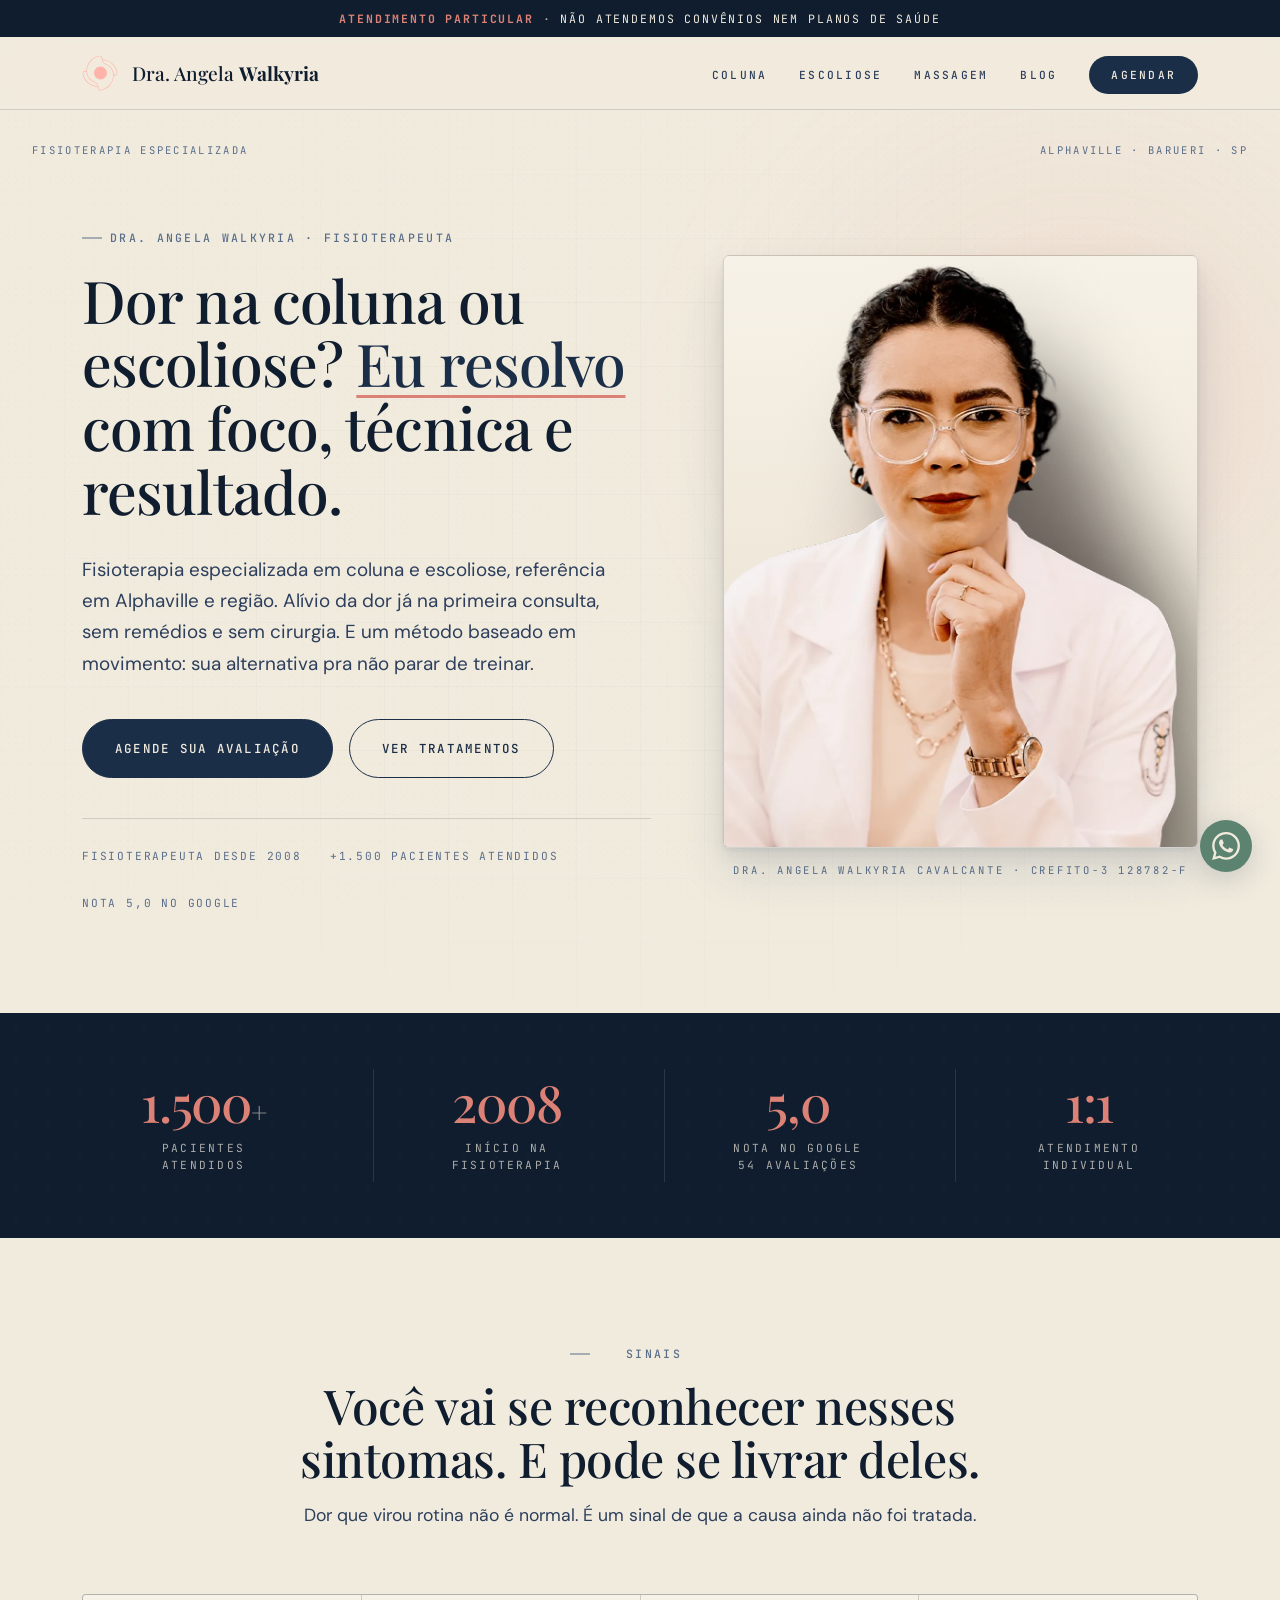
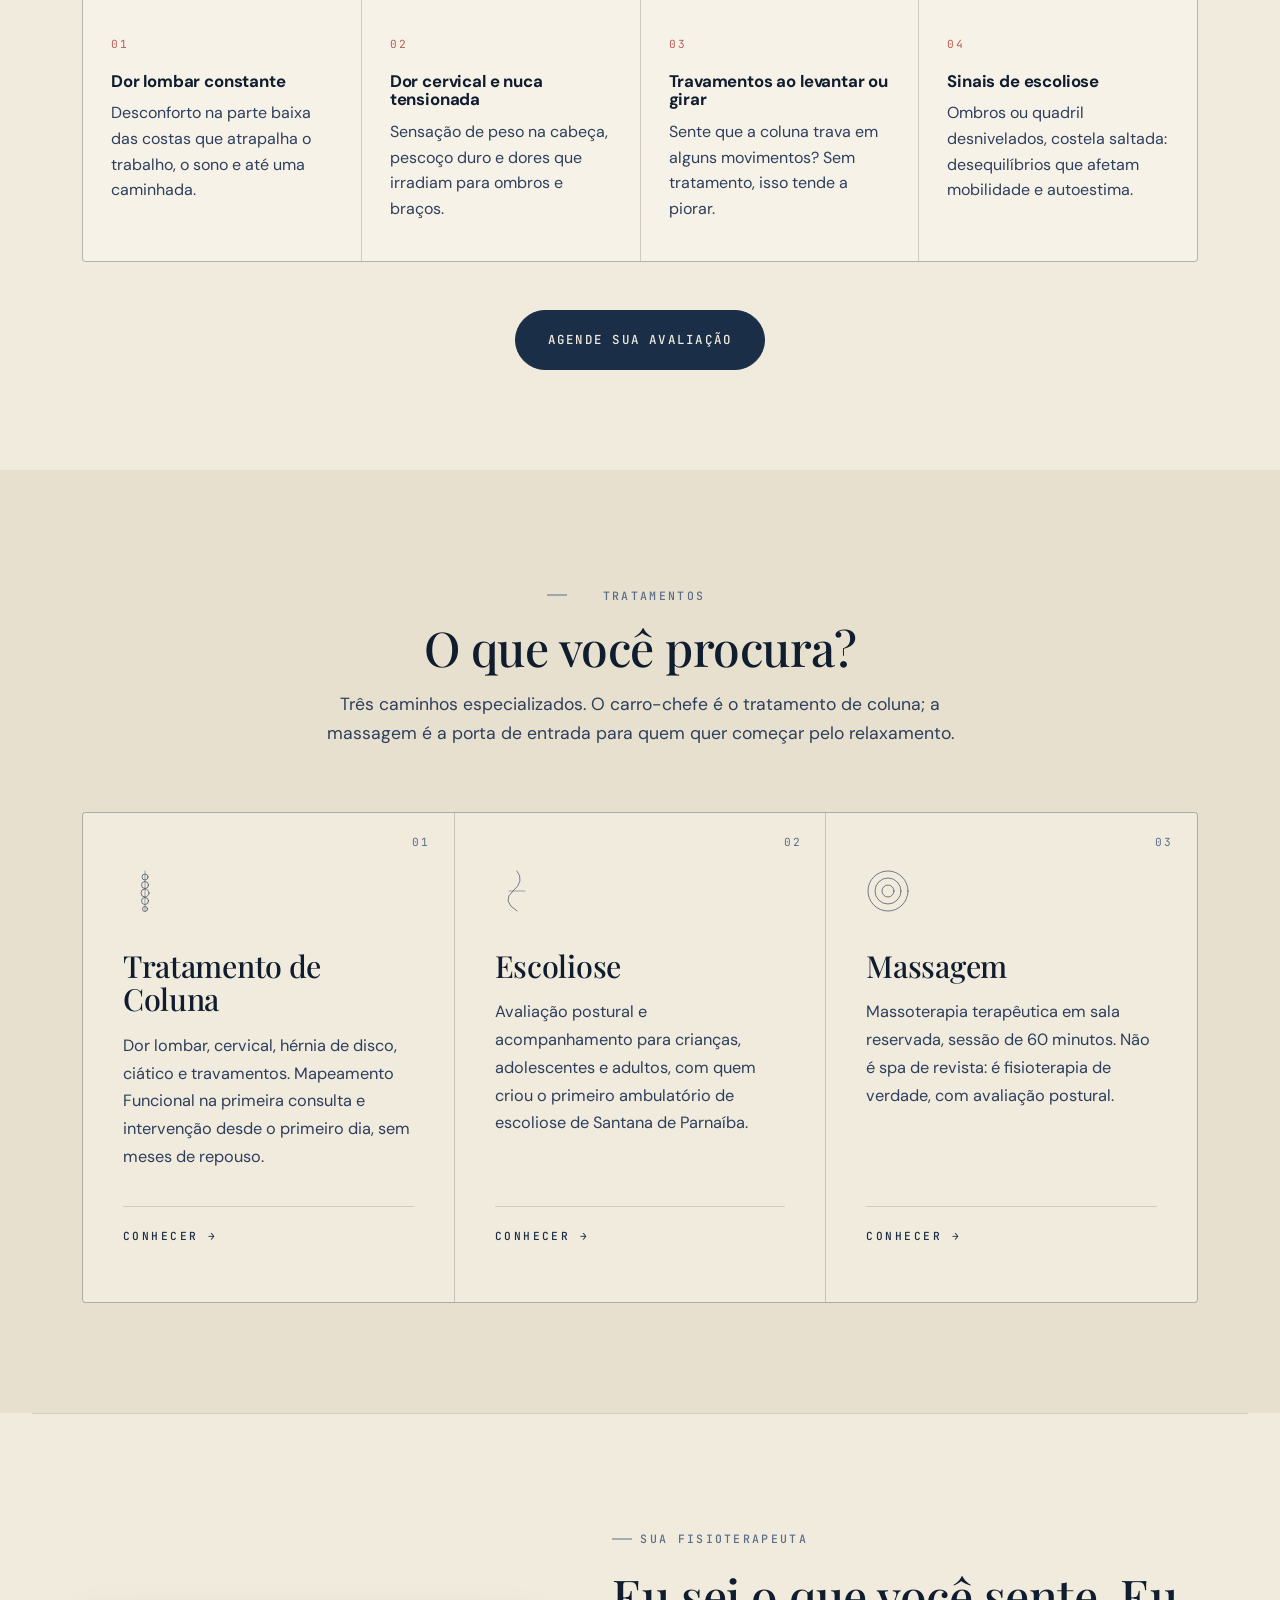
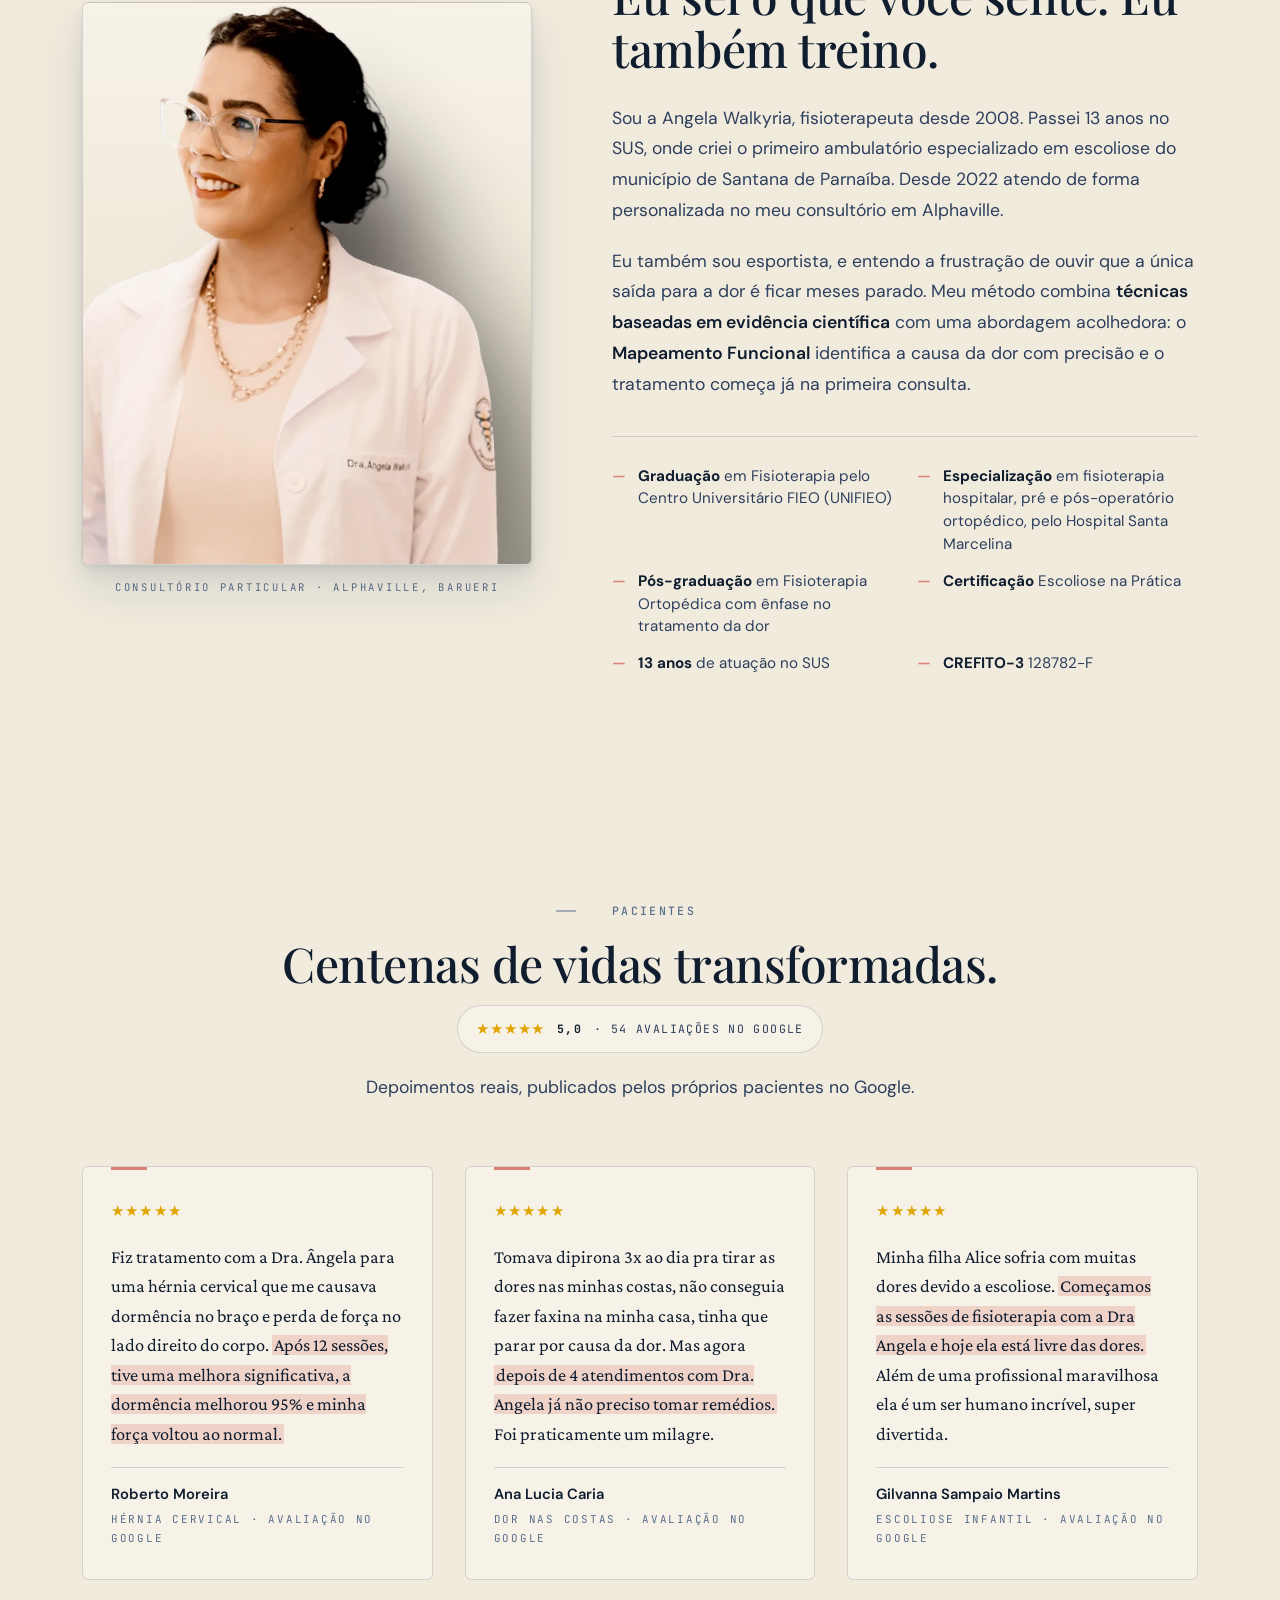
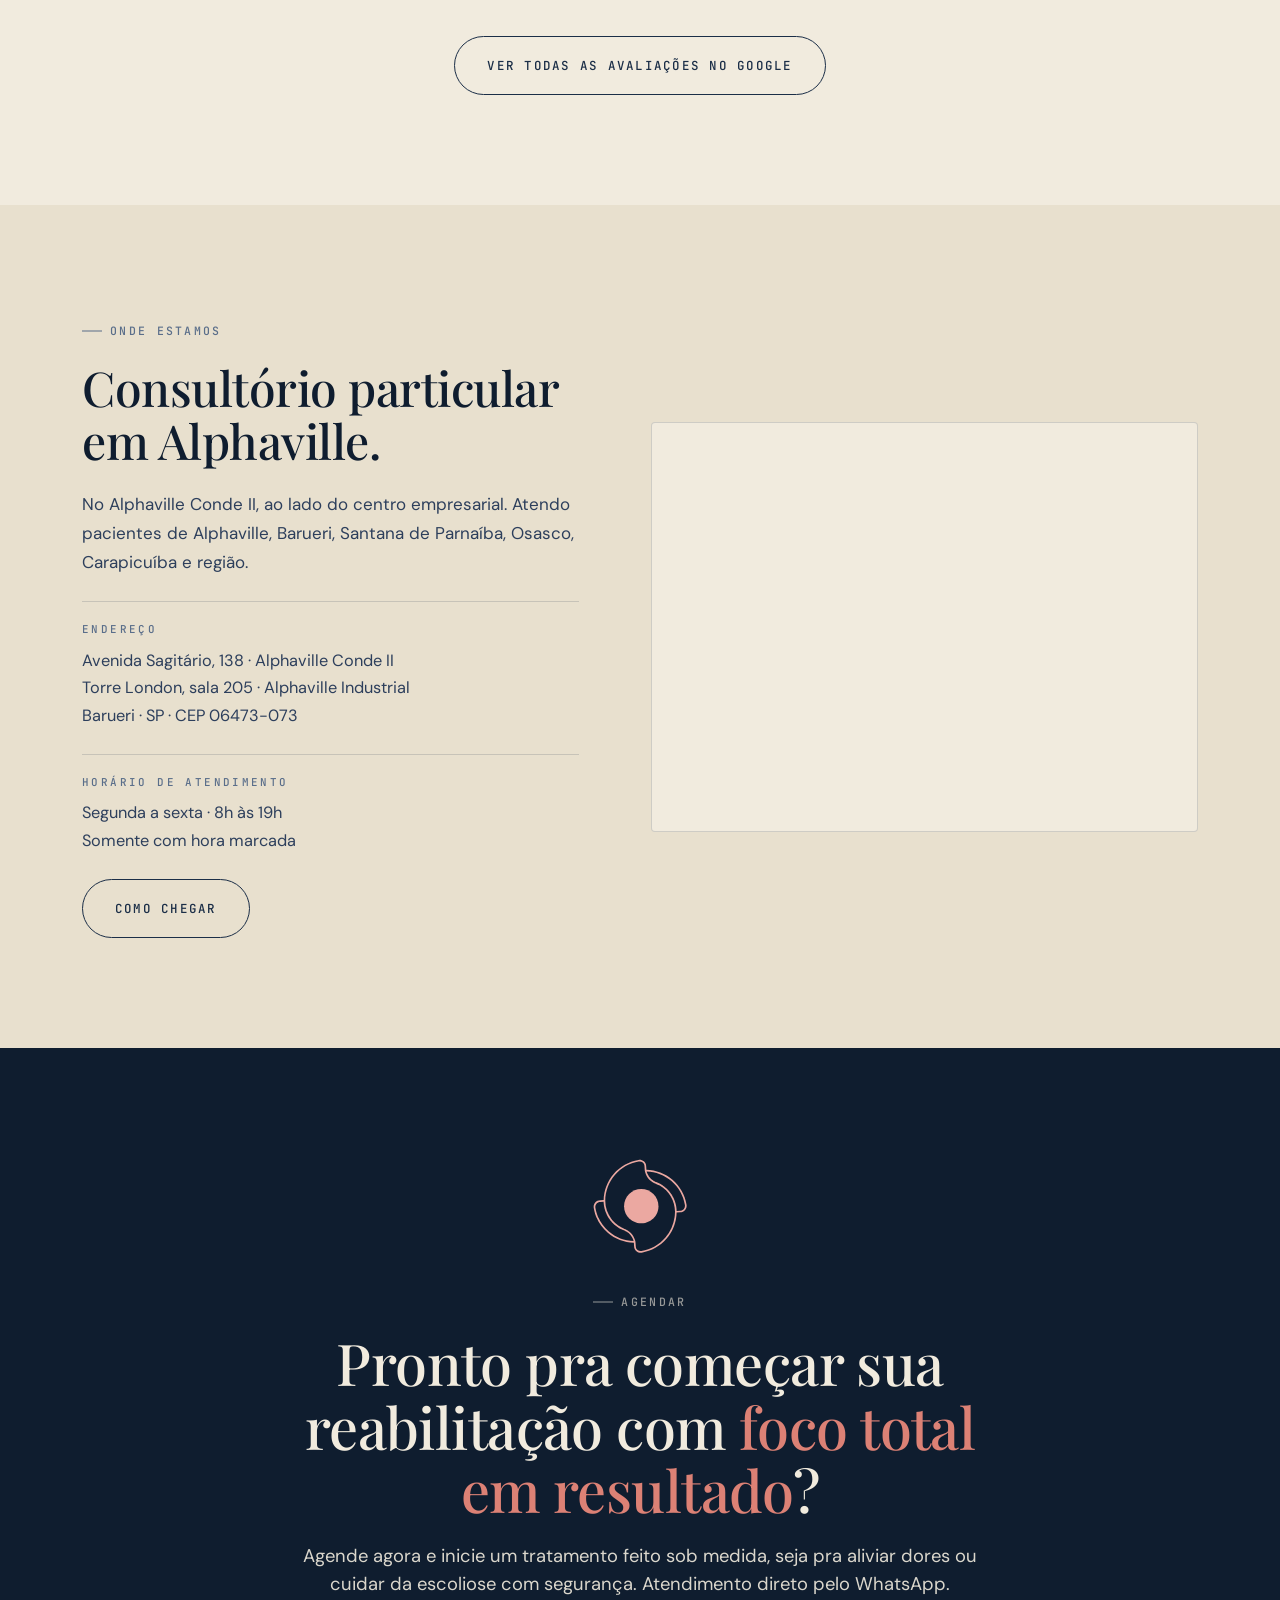
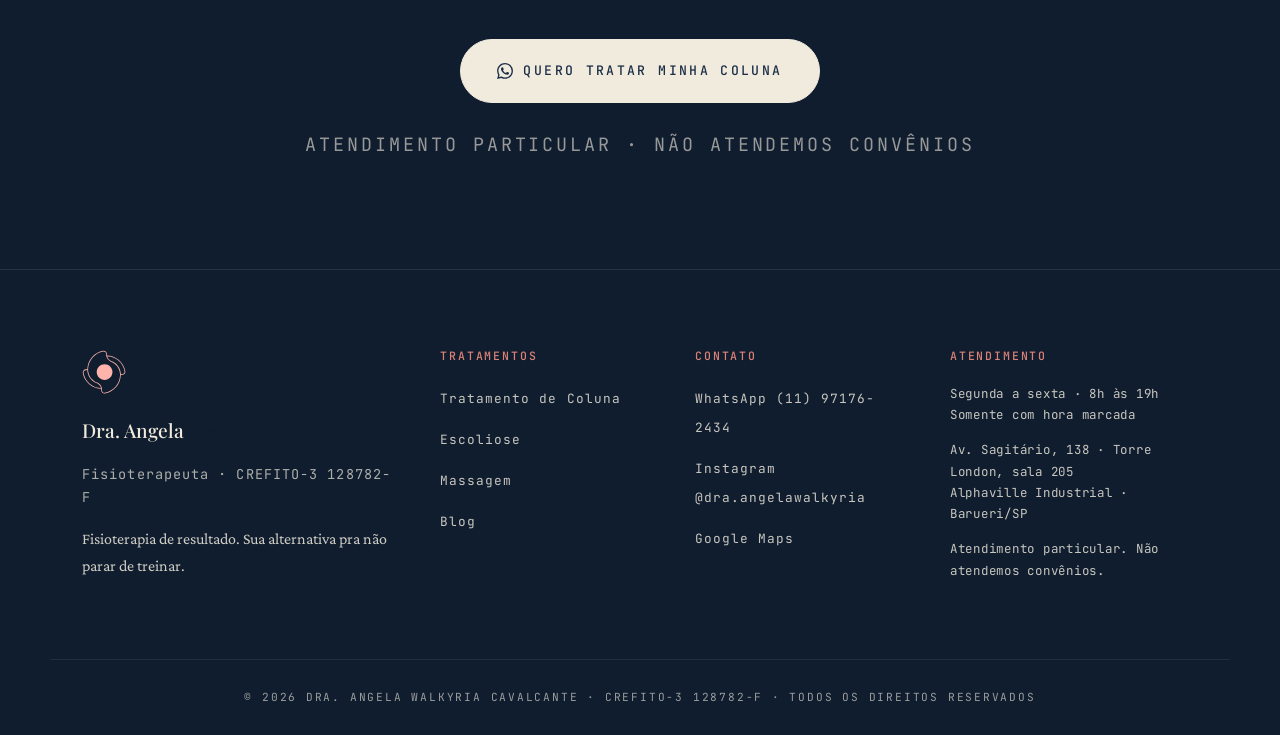
==== commit 6ff1b12c: "Fotos: recorte no contorno da Angela em resolução original, preenchendo o quadro Co-Authored-By: Cla" ====
--- a/index.html
+++ b/index.html
@@ -154,7 +154,7 @@
       </div>
       <div class="hero-visual-wrap">
         <div class="hero-visual">
-          <img src="/assets/angela-bgs-3.webp" alt="Dra. Angela Walkyria, fisioterapeuta especialista em coluna e escoliose em Alphaville" loading="eager" fetchpriority="high" width="795" height="642">
+          <img src="/assets/angela-bgs-3.webp" alt="Dra. Angela Walkyria, fisioterapeuta especialista em coluna e escoliose em Alphaville" loading="eager" fetchpriority="high" width="1263" height="1249">
         </div>
         <div class="photo-caption">Dra. Angela Walkyria Cavalcante · CREFITO-3 128782-F</div>
       </div>
@@ -271,7 +271,7 @@
     <div class="container sobre-grid">
       <div class="sobre-visual-wrap">
         <div class="sobre-visual">
-          <img src="/assets/angela-bgs-11.webp" alt="Dra. Angela Walkyria sorrindo, de jaleco, em seu consultório em Alphaville" loading="lazy" width="925" height="706">
+          <img src="/assets/angela-bgs-11.webp" alt="Dra. Angela Walkyria sorrindo, de jaleco, em seu consultório em Alphaville" loading="lazy" width="1481" height="1413">
         </div>
         <div class="photo-caption">Consultório particular · Alphaville, Barueri</div>
       </div>
--- a/styles.css
+++ b/styles.css
@@ -442,10 +442,9 @@
 .sobre-visual img {
   width: 100%;
   height: 100%;
-  object-fit: contain;
-  object-position: center bottom;
+  object-fit: cover;
+  object-position: 45% top;
   display: block;
-  padding: 28px 0 0;
 }
 .hero-visual-wrap, .sobre-visual-wrap { display: flex; flex-direction: column; gap: 14px; }
 .photo-caption {
@@ -837,7 +836,7 @@
   box-shadow: 0 24px 48px rgba(27, 46, 71, 0.12);
 }
 .lp-hero-figure img { width: 100%; height: 100%; object-fit: cover; object-position: center top; }
-.lp-hero-figure.recorte img { object-fit: contain; object-position: center bottom; padding-top: 20px; }
+.lp-hero-figure.recorte img { object-fit: cover; object-position: 42% top; transform: scale(1.18); transform-origin: 50% 0; }
 
 .lp-section { padding: 110px 0; }
 .lp-section-light { background: var(--paper); }
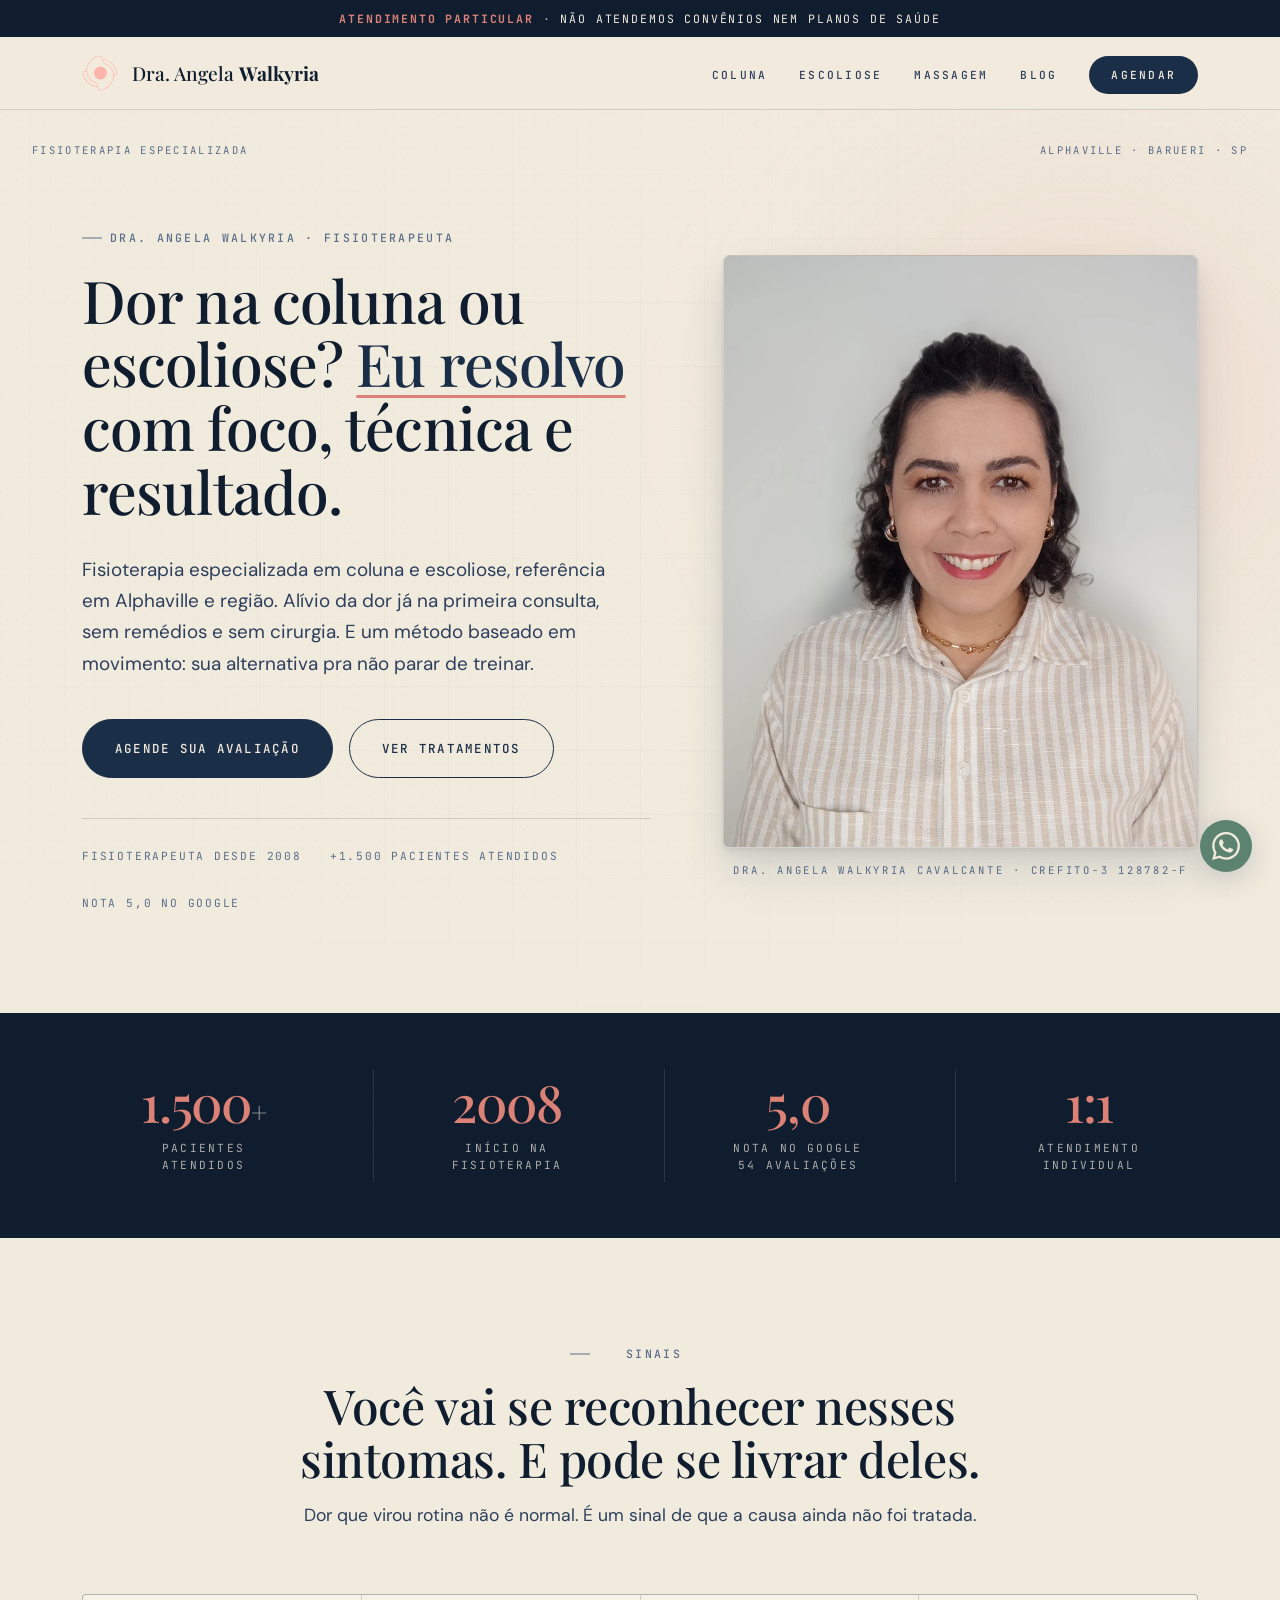
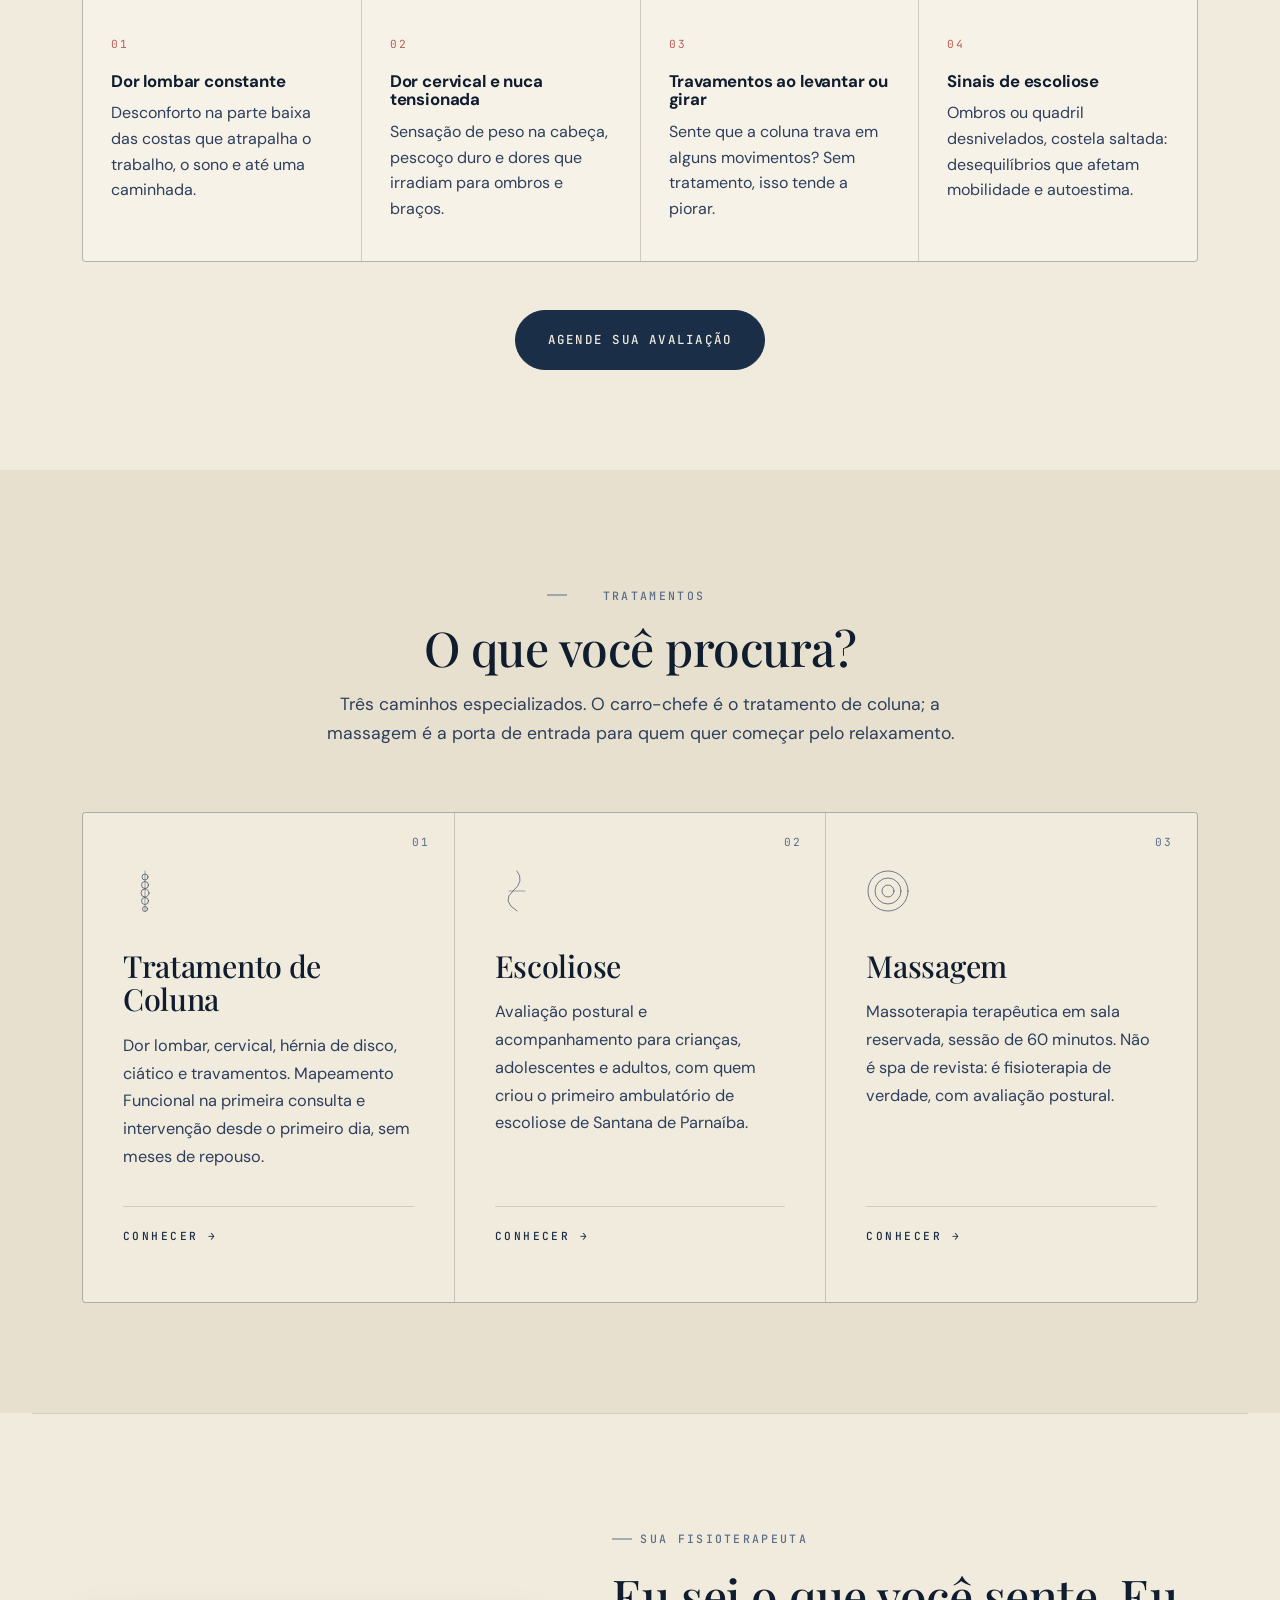
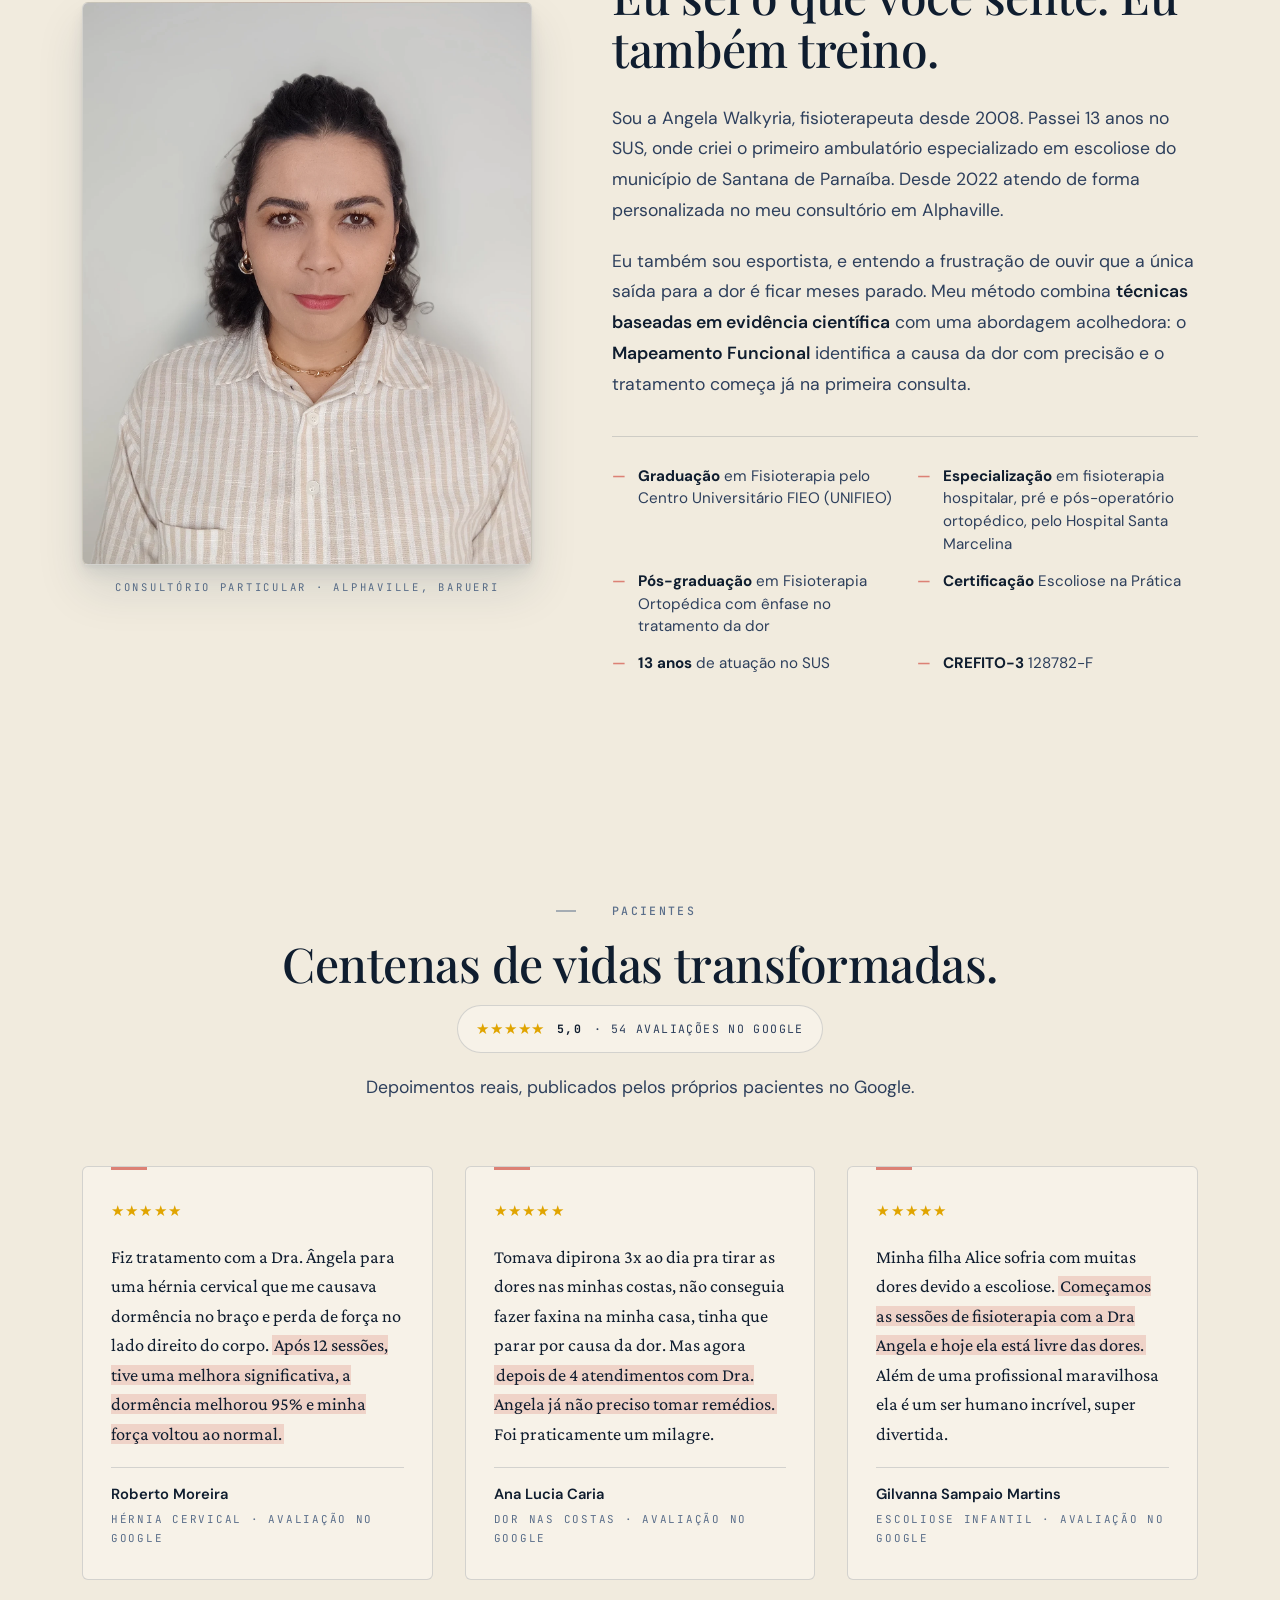
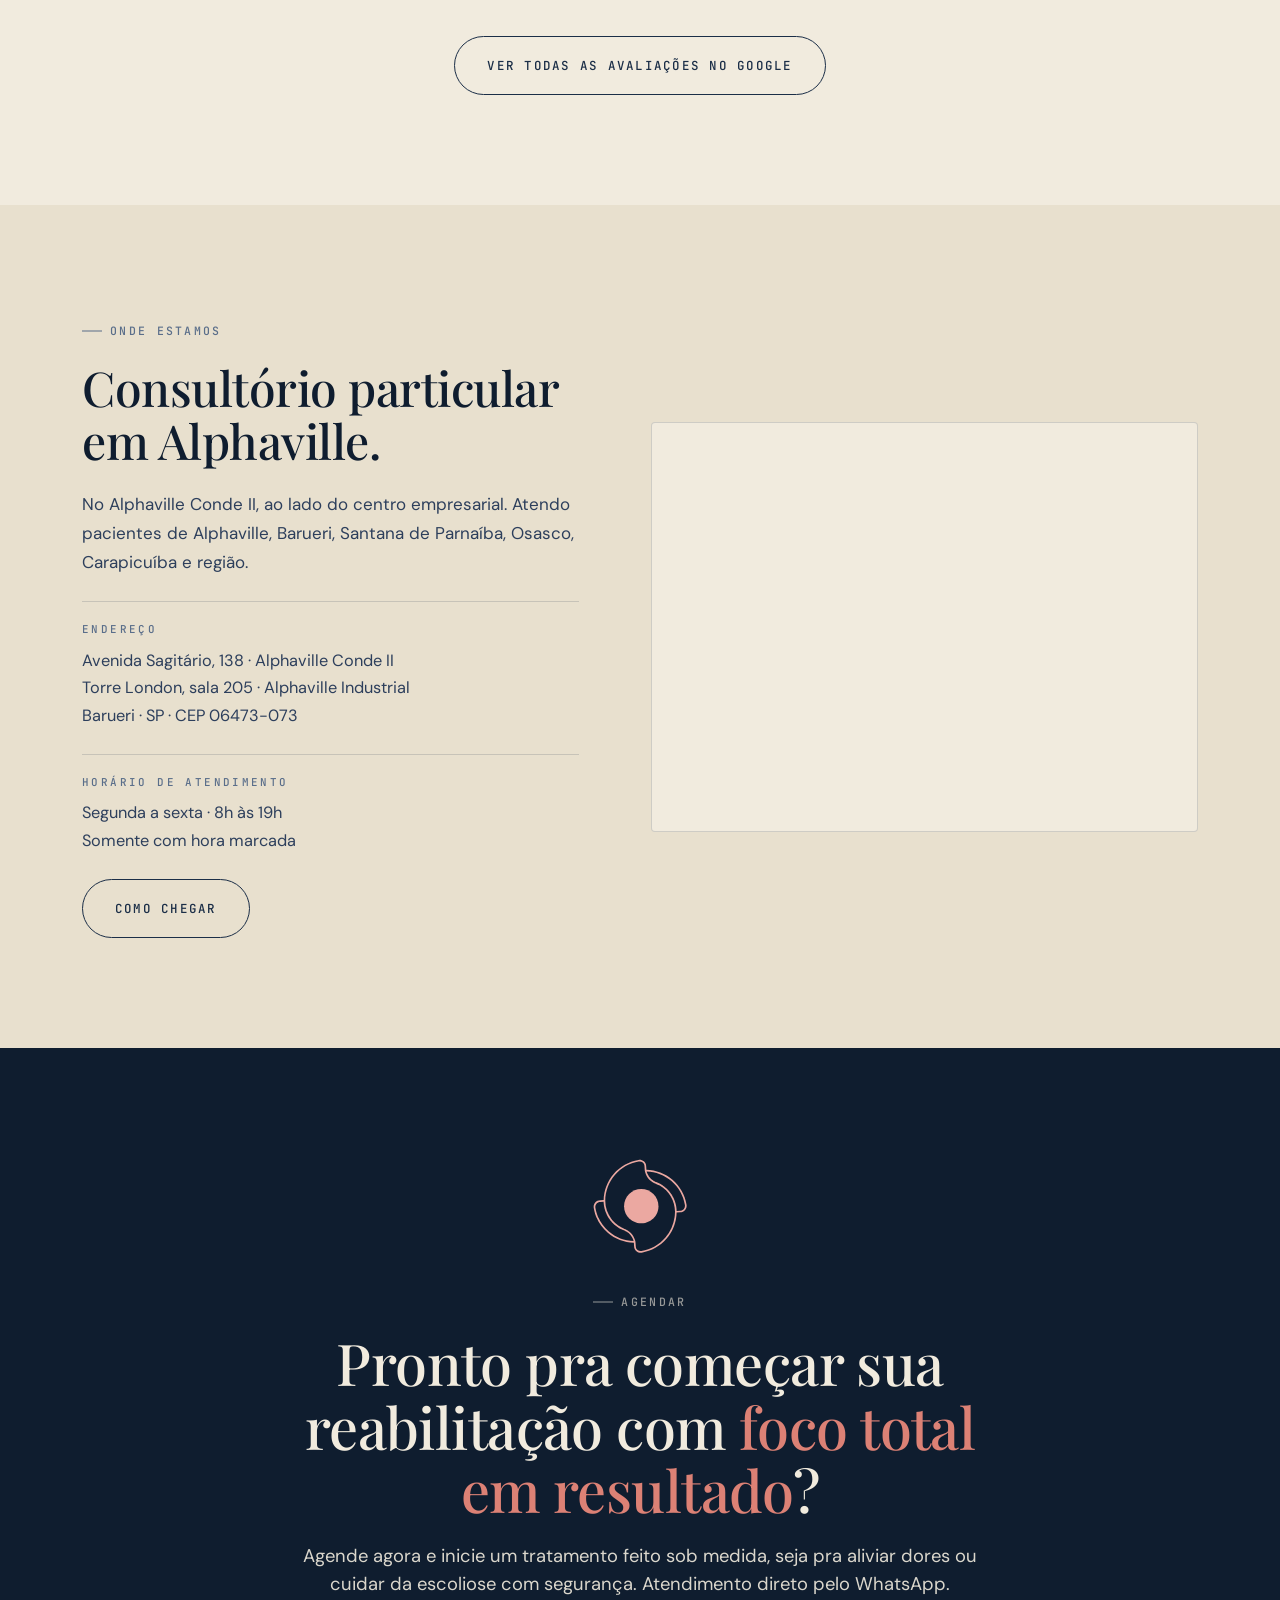
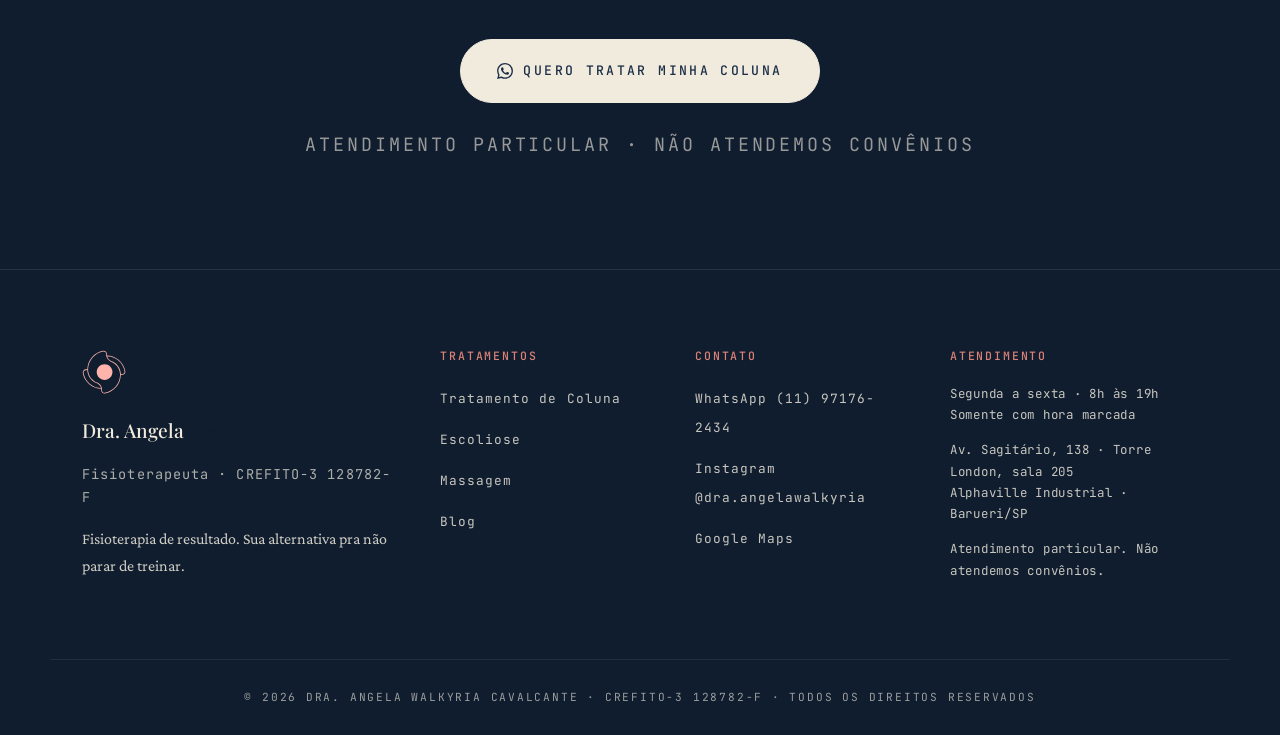
==== commit 4e6b39c9: "Fotos do ensaio de maio/2025 (Drive) na capa, no Sobre e na página de escoliose Co-Authored-By: Clau" ====
--- a/index.html
+++ b/index.html
@@ -74,7 +74,7 @@
       "@type": "Person",
       "name": "Dra. Angela Walkyria Cavalcante",
       "jobTitle": "Fisioterapeuta",
-      "image": "https://draangelawalkyria.com.br/assets/angela-bgs-3.webp"
+      "image": "https://draangelawalkyria.com.br/assets/angela-hero.webp"
     },
     "medicalSpecialty": ["Physiotherapy"],
     "availableService": [
@@ -96,7 +96,7 @@
     "worksFor": { "@type": "MedicalBusiness", "name": "Dra. Angela Walkyria - Fisioterapia Especializada em Coluna e Escoliose" },
     "knowsAbout": ["Fisioterapia", "Tratamento de coluna", "Escoliose", "Hérnia de disco", "Dor ciática", "Massoterapia", "Fisioterapia esportiva"],
     "url": "https://draangelawalkyria.com.br/",
-    "image": "https://draangelawalkyria.com.br/assets/angela-bgs-3.webp",
+    "image": "https://draangelawalkyria.com.br/assets/angela-hero.webp",
     "sameAs": [ "https://www.instagram.com/dra.angelawalkyria" ]
   }
   </script>
@@ -154,7 +154,7 @@
       </div>
       <div class="hero-visual-wrap">
         <div class="hero-visual">
-          <img src="/assets/angela-bgs-3.webp" alt="Dra. Angela Walkyria, fisioterapeuta especialista em coluna e escoliose em Alphaville" loading="eager" fetchpriority="high" width="1263" height="1249">
+          <img src="/assets/angela-hero.webp" alt="Dra. Angela Walkyria, fisioterapeuta especialista em coluna e escoliose em Alphaville" loading="eager" fetchpriority="high" width="1360" height="1700">
         </div>
         <div class="photo-caption">Dra. Angela Walkyria Cavalcante · CREFITO-3 128782-F</div>
       </div>
@@ -271,7 +271,7 @@
     <div class="container sobre-grid">
       <div class="sobre-visual-wrap">
         <div class="sobre-visual">
-          <img src="/assets/angela-bgs-11.webp" alt="Dra. Angela Walkyria sorrindo, de jaleco, em seu consultório em Alphaville" loading="lazy" width="1481" height="1413">
+          <img src="/assets/angela-sobre.webp" alt="Dra. Angela Walkyria, fisioterapeuta em Alphaville" loading="lazy" width="1360" height="1700">
         </div>
         <div class="photo-caption">Consultório particular · Alphaville, Barueri</div>
       </div>
--- a/styles.css
+++ b/styles.css
@@ -443,7 +443,7 @@
   width: 100%;
   height: 100%;
   object-fit: cover;
-  object-position: 45% top;
+  object-position: center center;
   display: block;
 }
 .hero-visual-wrap, .sobre-visual-wrap { display: flex; flex-direction: column; gap: 14px; }
@@ -836,7 +836,7 @@
   box-shadow: 0 24px 48px rgba(27, 46, 71, 0.12);
 }
 .lp-hero-figure img { width: 100%; height: 100%; object-fit: cover; object-position: center top; }
-.lp-hero-figure.recorte img { object-fit: cover; object-position: 42% top; transform: scale(1.18); transform-origin: 50% 0; }
+.lp-hero-figure.recorte img { object-fit: cover; object-position: center center; }
 
 .lp-section { padding: 110px 0; }
 .lp-section-light { background: var(--paper); }
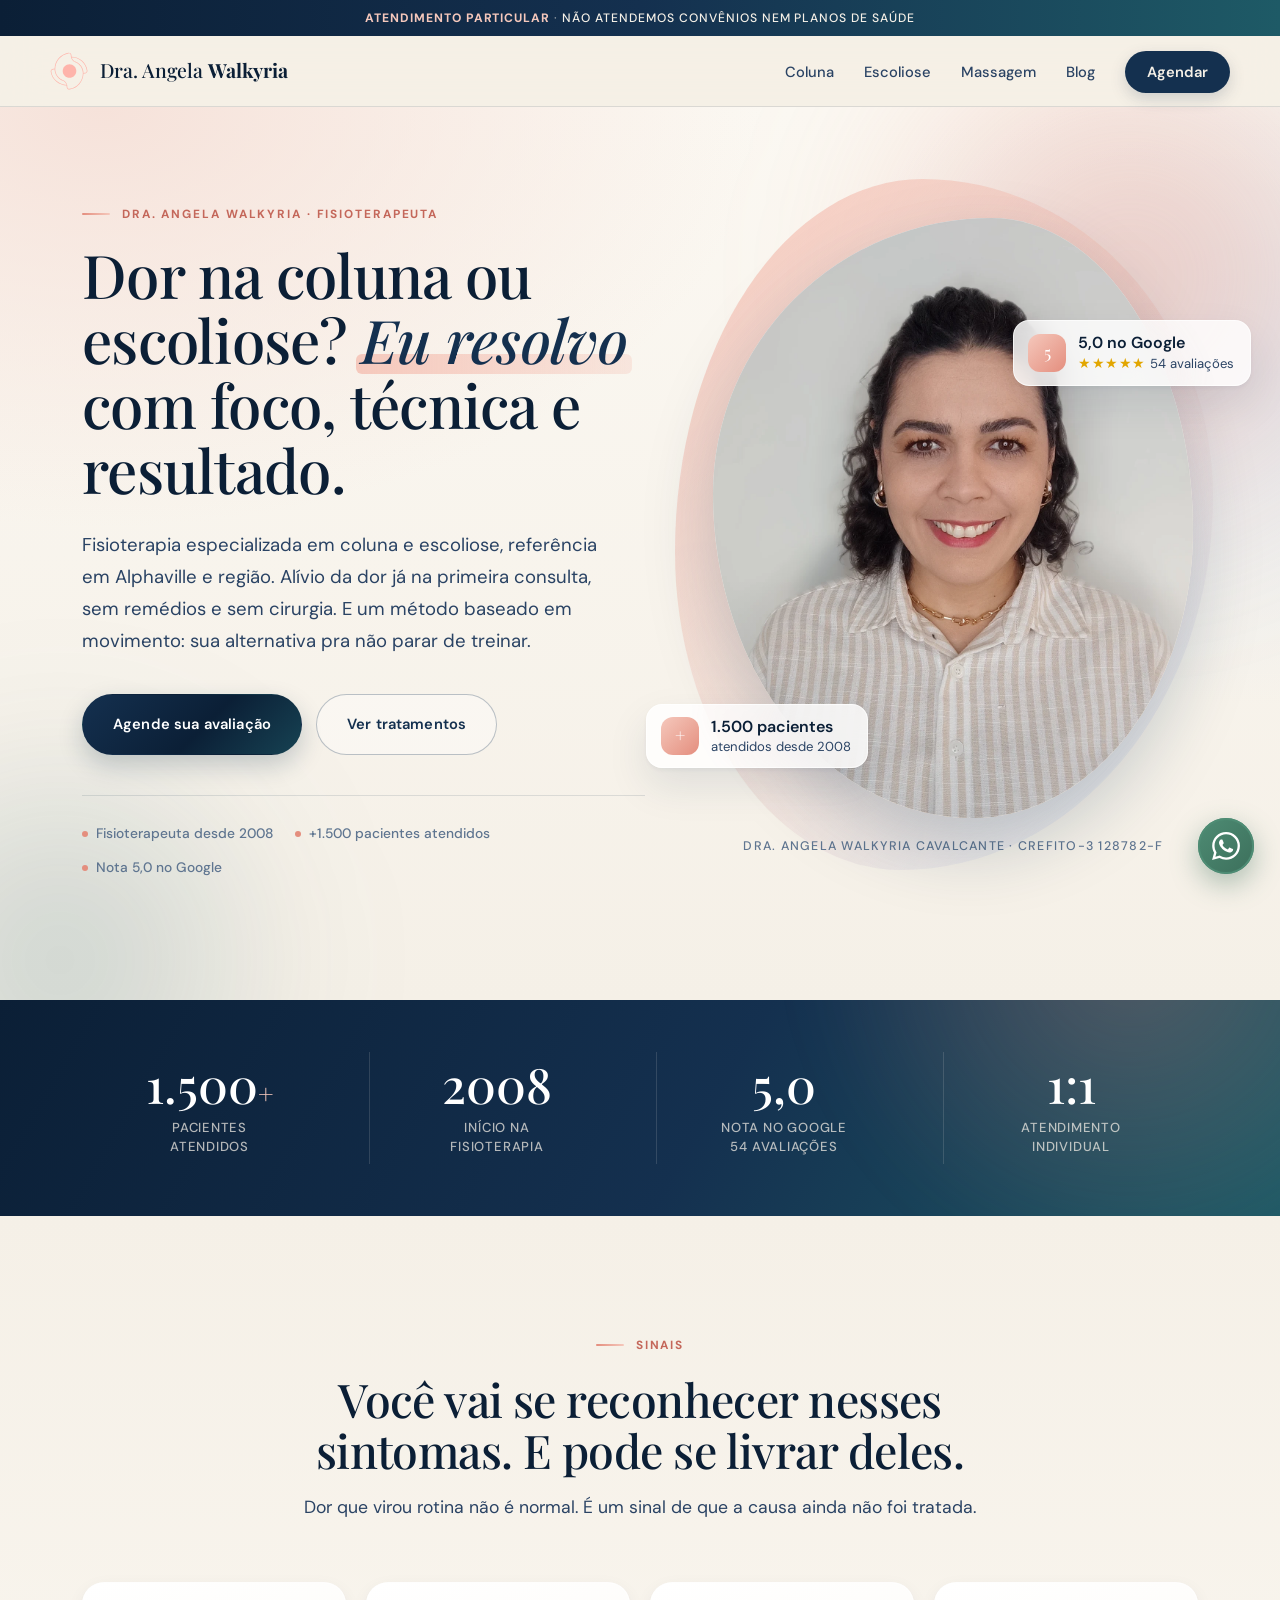
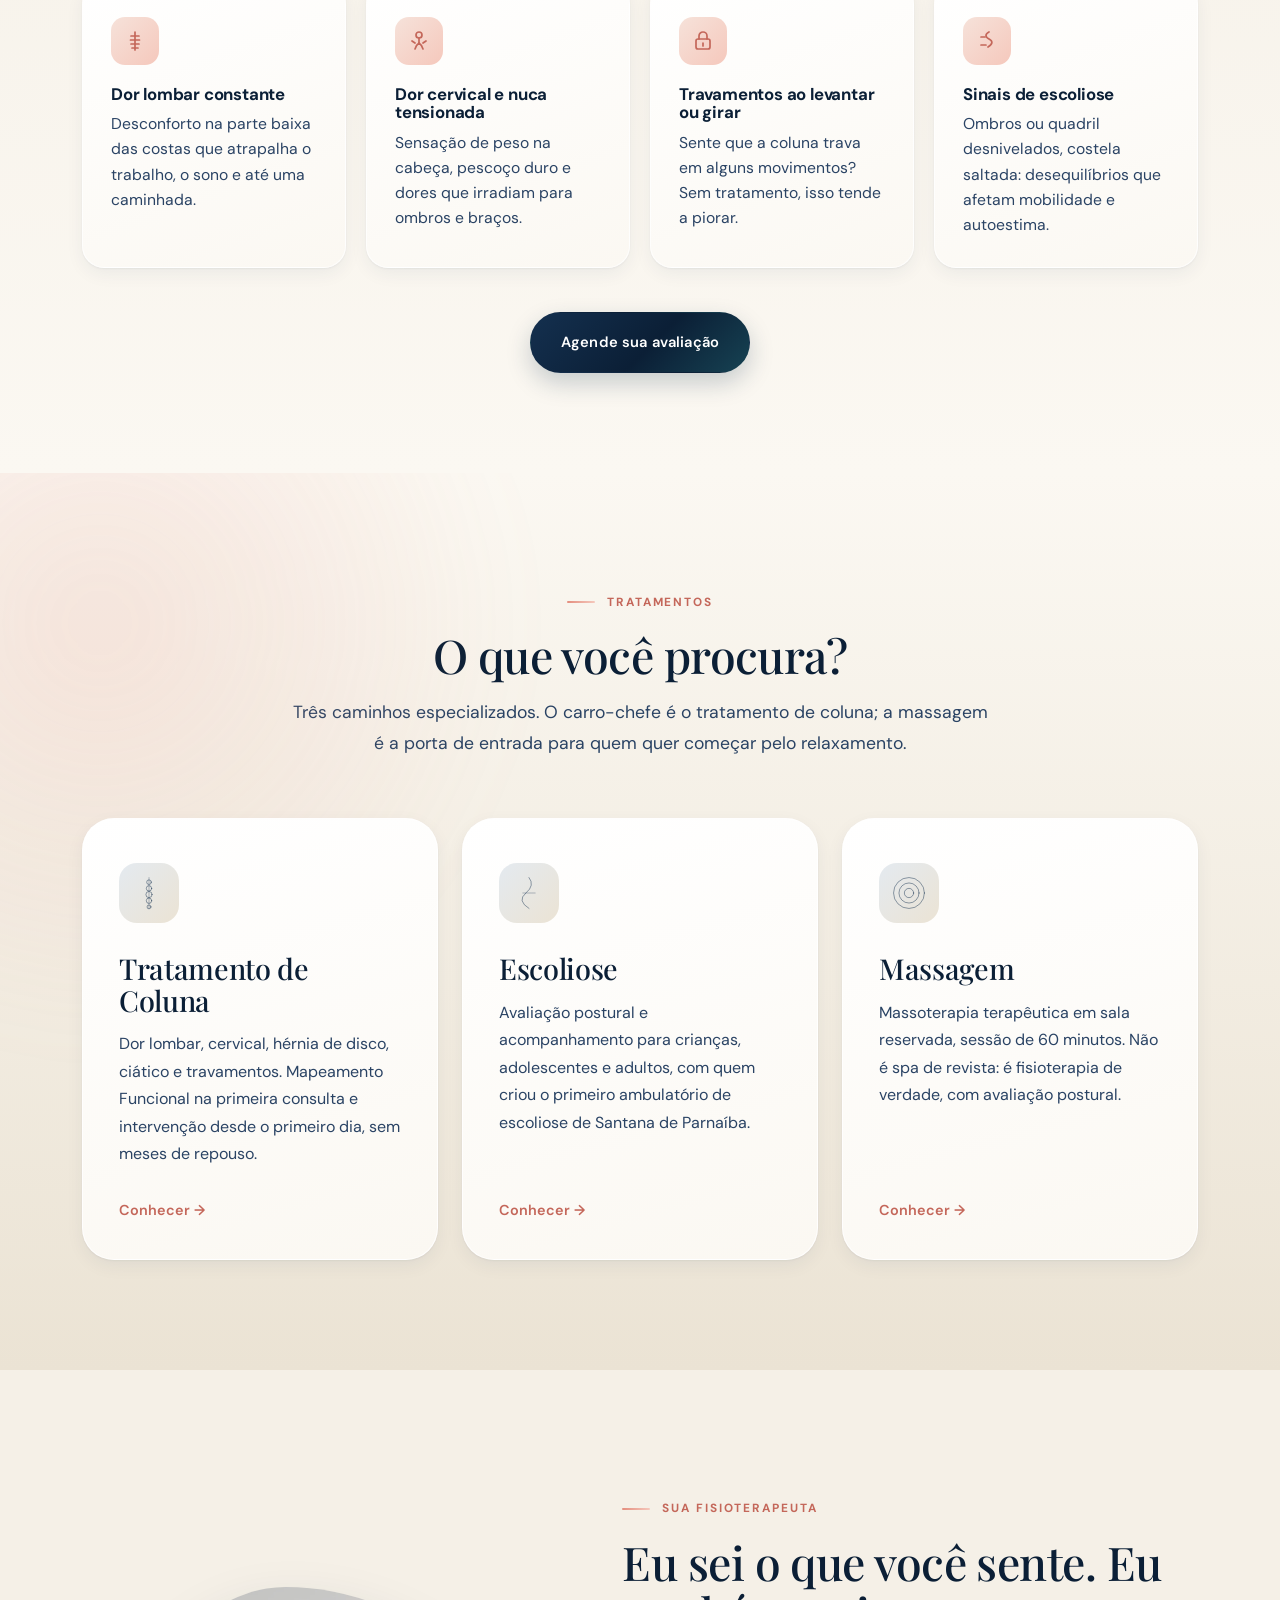
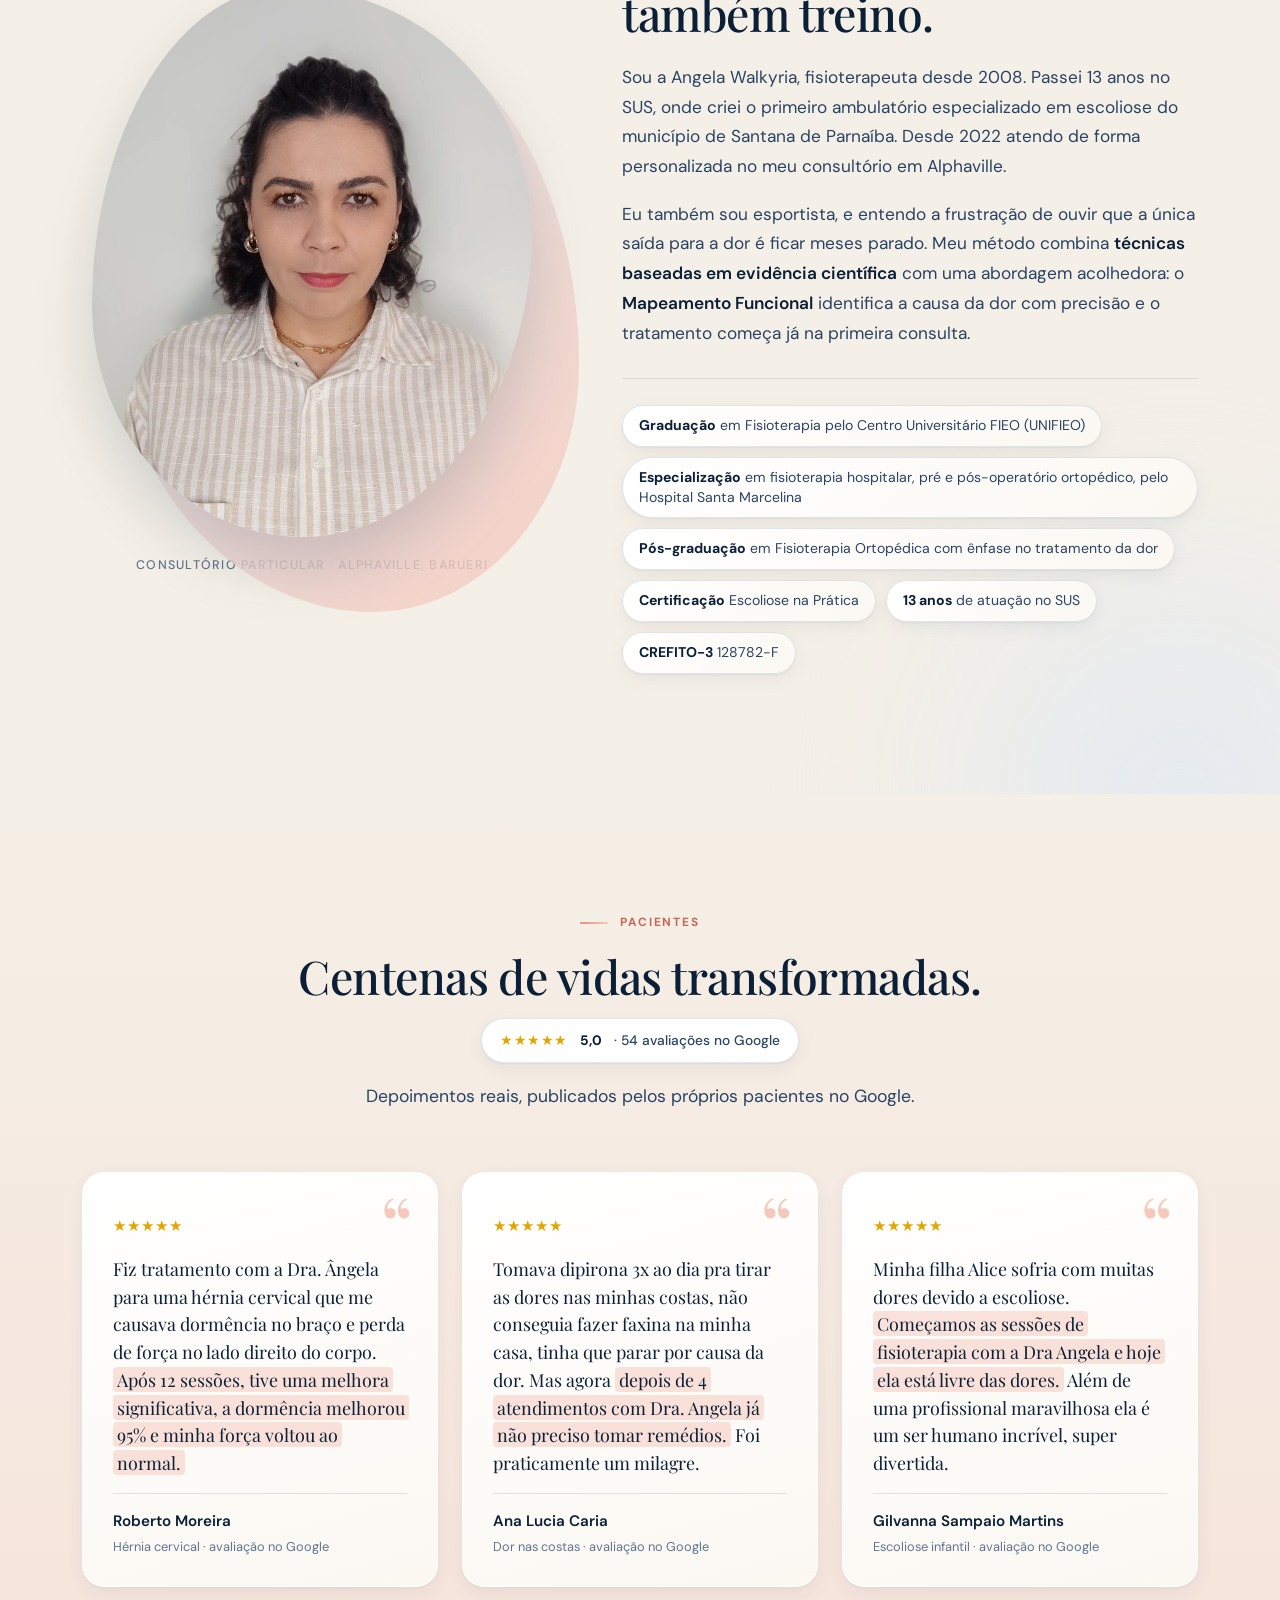
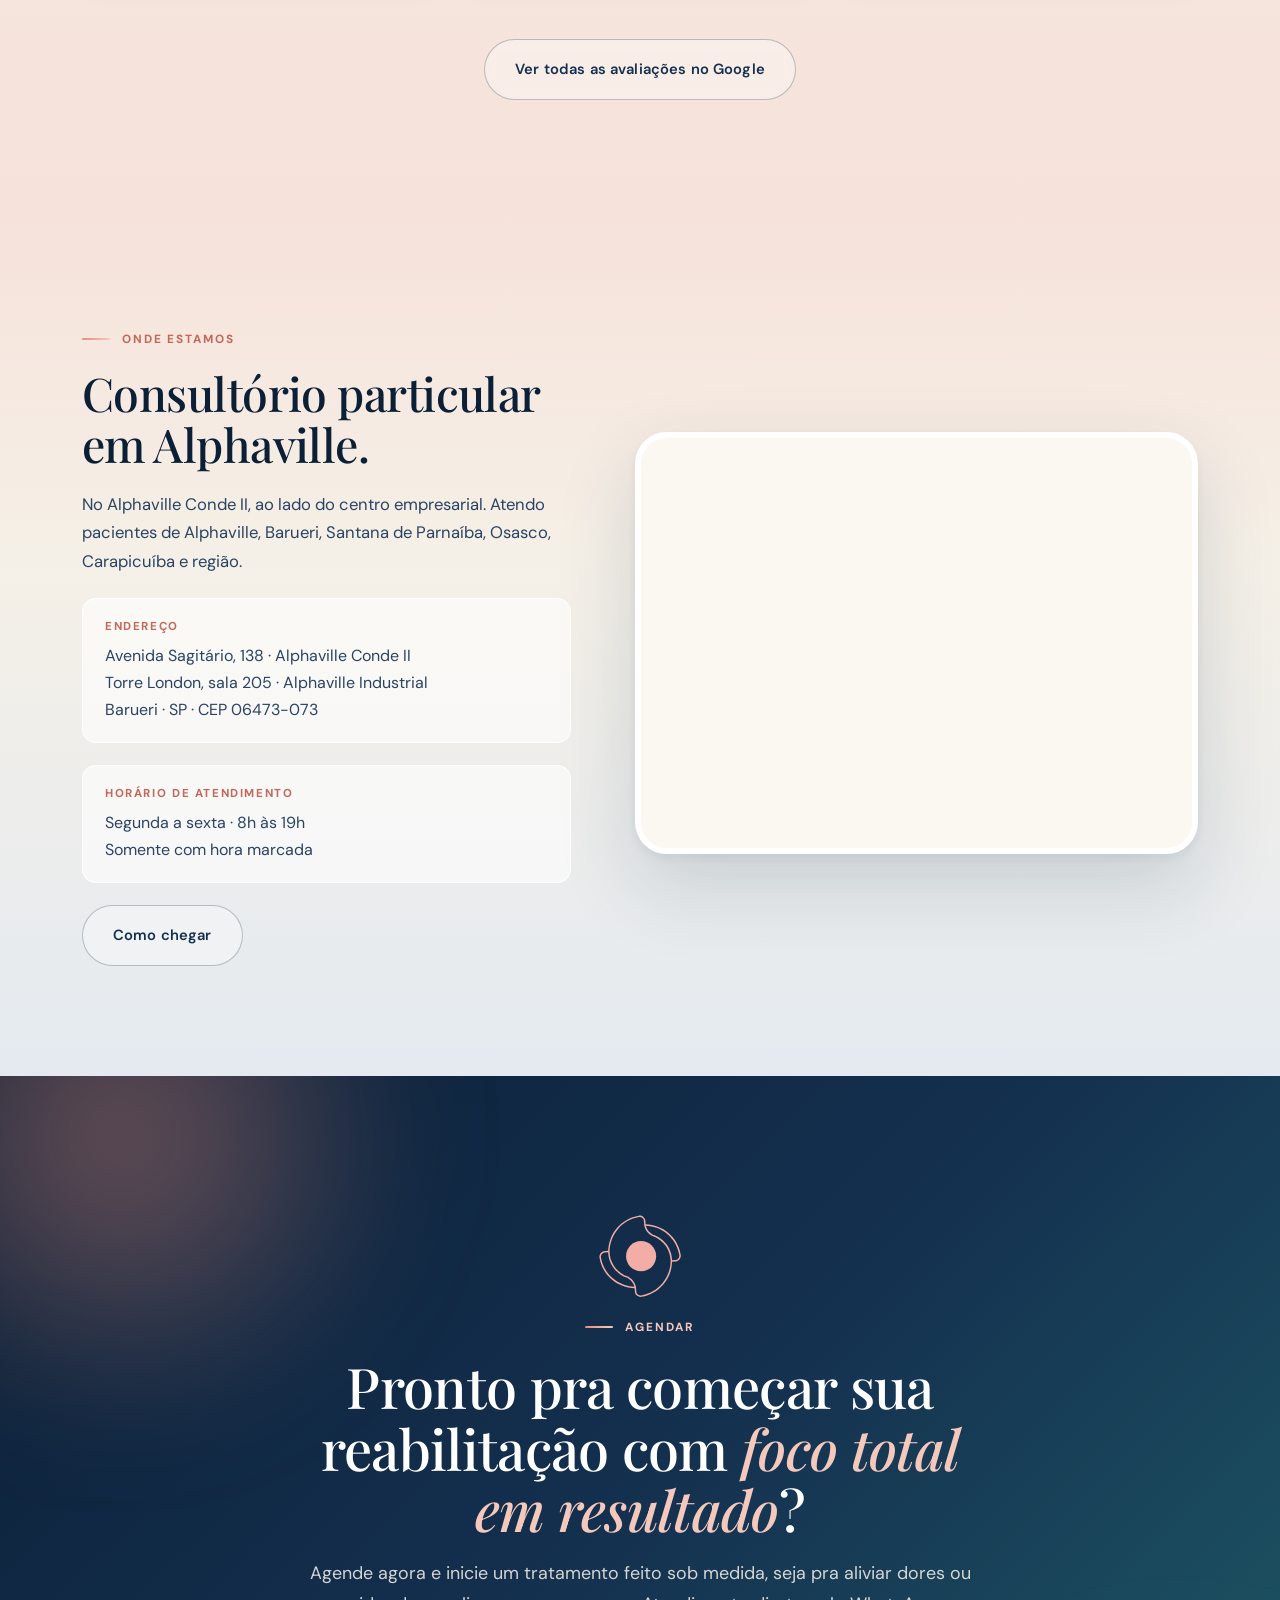
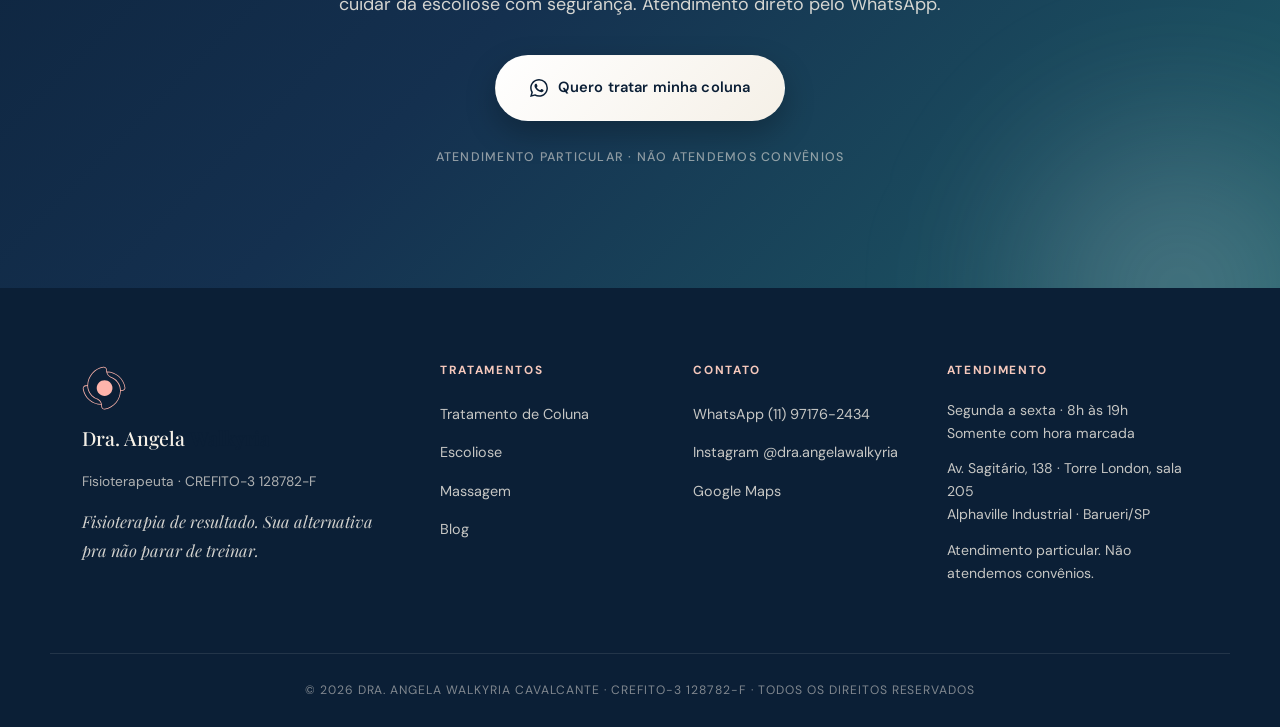
==== commit 92dd74de: "Visual v3: degradês, fotos em formas orgânicas, cards arredondados, animações de entrada, contadores" ====
--- a/index.html
+++ b/index.html
@@ -135,8 +135,8 @@
 
   <!-- HERO -->
   <section class="hero" id="hero">
-    <span class="hero-marker hero-marker-tl">Fisioterapia especializada</span>
-    <span class="hero-marker hero-marker-tr">Alphaville · Barueri · SP</span>
+    <div class="hero-orb hero-orb-1" aria-hidden="true"></div>
+    <div class="hero-orb hero-orb-2" aria-hidden="true"></div>
     <div class="container hero-grid">
       <div class="hero-text">
         <span class="eyebrow">Dra. Angela Walkyria · Fisioterapeuta</span>
@@ -156,6 +156,14 @@
         <div class="hero-visual">
           <img src="/assets/angela-hero.webp" alt="Dra. Angela Walkyria, fisioterapeuta especialista em coluna e escoliose em Alphaville" loading="eager" fetchpriority="high" width="1360" height="1700">
         </div>
+        <div class="hero-badge hero-badge-1" aria-hidden="true">
+          <div class="hero-badge-icon">5</div>
+          <div><strong>5,0 no Google</strong><span class="stars">★★★★★</span> 54 avaliações</div>
+        </div>
+        <div class="hero-badge hero-badge-2" aria-hidden="true">
+          <div class="hero-badge-icon">+</div>
+          <div><strong>1.500 pacientes</strong>atendidos desde 2008</div>
+        </div>
         <div class="photo-caption">Dra. Angela Walkyria Cavalcante · CREFITO-3 128782-F</div>
       </div>
     </div>
@@ -166,7 +174,7 @@
     <div class="container">
       <div class="trust-strip-grid">
         <div class="trust-stat">
-          <div class="trust-stat-number">1.500<small>+</small></div>
+          <div class="trust-stat-number" data-count="1500">1.500<small>+</small></div>
           <div class="trust-stat-label">pacientes<br>atendidos</div>
         </div>
         <div class="trust-stat">
@@ -174,7 +182,7 @@
           <div class="trust-stat-label">início na<br>fisioterapia</div>
         </div>
         <div class="trust-stat">
-          <div class="trust-stat-number">5,0</div>
+          <div class="trust-stat-number" data-count="5.0">5,0</div>
           <div class="trust-stat-label">nota no Google<br>54 avaliações</div>
         </div>
         <div class="trust-stat">
@@ -195,22 +203,22 @@
       </div>
       <div class="sintomas-grid">
         <div class="sintoma-card">
-          <div class="plate">01</div>
+          <div class="plate" aria-hidden="true"><svg viewBox="0 0 24 24"><path d="M12 3v18"/><path d="M8 7h8M7.5 11h9M8 15h8M9 19h6"/></svg></div>
           <h3>Dor lombar constante</h3>
           <p>Desconforto na parte baixa das costas que atrapalha o trabalho, o sono e até uma caminhada.</p>
         </div>
         <div class="sintoma-card">
-          <div class="plate">02</div>
+          <div class="plate" aria-hidden="true"><svg viewBox="0 0 24 24"><circle cx="12" cy="6" r="3"/><path d="M12 9v5"/><path d="M8 20c1-3 2.5-5 4-6 1.5 1 3 3 4 6"/><path d="M5 12l3 2M19 12l-3 2"/></svg></div>
           <h3>Dor cervical e nuca tensionada</h3>
           <p>Sensação de peso na cabeça, pescoço duro e dores que irradiam para ombros e braços.</p>
         </div>
         <div class="sintoma-card">
-          <div class="plate">03</div>
+          <div class="plate" aria-hidden="true"><svg viewBox="0 0 24 24"><rect x="5" y="10" width="14" height="10" rx="2"/><path d="M8 10V7a4 4 0 0 1 8 0v3"/><path d="M12 14v3"/></svg></div>
           <h3>Travamentos ao levantar ou girar</h3>
           <p>Sente que a coluna trava em alguns movimentos? Sem tratamento, isso tende a piorar.</p>
         </div>
         <div class="sintoma-card">
-          <div class="plate">04</div>
+          <div class="plate" aria-hidden="true"><svg viewBox="0 0 24 24"><path d="M14 3c-4 2-4 5 0 7s4 5-1 8"/><path d="M6 8h4M6 16h5"/></svg></div>
           <h3>Sinais de escoliose</h3>
           <p>Ombros ou quadril desnivelados, costela saltada: desequilíbrios que afetam mobilidade e autoestima.</p>
         </div>
--- a/styles.css
+++ b/styles.css
@@ -1,52 +1,55 @@
 /* ====================================================
-   Dra. Angela Walkyria — Site oficial
-   Paleta aprovada em 24/06/2026: bege claro + azul-marinho,
-   salmão/coral só como detalhe. Tipografia sem itálico fino.
+   Dra. Angela Walkyria — Site oficial · v3 (22/09/2026)
+   Paleta aprovada: bege claro + azul-marinho, salmão em detalhe.
+   Direção: superfícies com degradê, formas orgânicas, movimento
+   suave. Playfair Display para títulos.
    ==================================================== */
 
-@import url('https://fonts.googleapis.com/css2?family=Playfair+Display:wght@400;500;600;700&family=Crimson+Pro:wght@400;500;600&family=DM+Sans:wght@300;400;500;600;700&family=JetBrains+Mono:wght@400;500;700&display=swap');
+@import url('https://fonts.googleapis.com/css2?family=Playfair+Display:ital,wght@0,400;0,500;0,600;0,700;1,500&family=DM+Sans:wght@300;400;500;600;700&display=swap');
 
 :root {
-  --paper:        #F1EBDE;   /* bege claro — fundo */
-  --paper-light:  #F7F2E8;
-  --paper-deep:   #E8E0CE;
-  --ink:          #1B2E47;   /* azul-marinho */
-  --ink-deep:     #0F1D2F;
-  --ink-soft:     #2D3F5C;
-  --ink-faint:    #5A6E8A;
-  --rule:         rgba(27, 46, 71, 0.16);
-  --rule-deep:    rgba(27, 46, 71, 0.36);
-  --coral:        #DC8175;   /* salmão — só detalhe */
-  --coral-deep:   #B85F54;
-  --coral-soft:   #F1C8C0;
-  --whatsapp:     #5C8270;
-  --whatsapp-dk:  #466253;
+  /* Marfim e superfícies claras */
+  --paper:        #F5F0E7;
+  --paper-light:  #FBF8F2;
+  --paper-deep:   #EBE3D4;
+  --blush:        #F6E2DA;   /* rosado muito claro, só em degradê */
+  --sky:          #E4EAF0;   /* azul-cinza claro, só em degradê */
+  /* Marinho */
+  --ink:          #14304F;
+  --ink-deep:     #0B1F36;
+  --ink-soft:     #2A4364;
+  --ink-faint:    #5F7590;
+  --teal:         #1E5A66;   /* fim do degradê escuro */
+  /* Salmão */
+  --coral:        #E48E7E;
+  --coral-deep:   #C4675A;
+  --coral-soft:   #F5C8BC;
+  --coral-glow:   rgba(228, 142, 126, 0.35);
+  /* Verde do WhatsApp, abafado */
+  --whatsapp:     #4E8C74;
+  --whatsapp-dk:  #3C6F5B;
+
+  --rule:         rgba(20, 48, 79, 0.12);
+  --rule-deep:    rgba(20, 48, 79, 0.28);
 
   --font-display: 'Playfair Display', Georgia, serif;
-  --font-editorial: 'Crimson Pro', Georgia, serif;
   --font-body:    'DM Sans', -apple-system, BlinkMacSystemFont, sans-serif;
-  --font-mono:    'JetBrains Mono', ui-monospace, 'SF Mono', monospace;
 
   --container: 1180px;
-  --radius:      4px;
-  --radius-md:   6px;
-  --transition:  280ms cubic-bezier(0.4, 0, 0.2, 1);
-
-  --shadow-sm: 0 1px 0 rgba(27, 46, 71, 0.04);
-  --shadow-md: 0 2px 0 rgba(27, 46, 71, 0.04), 0 12px 32px rgba(27, 46, 71, 0.06);
-  --shadow-lg: 0 2px 0 rgba(27, 46, 71, 0.04), 0 24px 64px rgba(27, 46, 71, 0.08);
+  --r-sm: 14px;
+  --r-md: 22px;
+  --r-lg: 32px;
+  --ease: cubic-bezier(0.22, 1, 0.36, 1);
+  --transition: 320ms var(--ease);
+
+  --shadow-sm: 0 1px 2px rgba(20,48,79,0.05), 0 6px 18px rgba(20,48,79,0.06);
+  --shadow-md: 0 2px 4px rgba(20,48,79,0.05), 0 18px 40px rgba(20,48,79,0.10);
+  --shadow-lg: 0 4px 8px rgba(20,48,79,0.06), 0 32px 80px rgba(20,48,79,0.16);
 }
 
 /* ============ RESET ============ */
 *, *::before, *::after { box-sizing: border-box; margin: 0; padding: 0; }
-
-html {
-  scroll-behavior: smooth;
-  -webkit-font-smoothing: antialiased;
-  -moz-osx-font-smoothing: grayscale;
-  font-size: 16px;
-}
-
+html { scroll-behavior: smooth; -webkit-font-smoothing: antialiased; -moz-osx-font-smoothing: grayscale; font-size: 16px; }
 body {
   font-family: var(--font-body);
   color: var(--ink);
@@ -55,1044 +58,492 @@
   overflow-x: hidden;
   position: relative;
 }
-
-body::before {
-  content: "";
-  position: fixed;
-  inset: 0;
-  background-image:
-    radial-gradient(circle at 23% 17%, rgba(27,46,71,0.012) 1px, transparent 1px),
-    radial-gradient(circle at 67% 43%, rgba(27,46,71,0.010) 1px, transparent 1px),
-    radial-gradient(circle at 31% 73%, rgba(27,46,71,0.012) 1px, transparent 1px),
-    radial-gradient(circle at 83% 81%, rgba(27,46,71,0.008) 1px, transparent 1px);
-  background-size: 7px 7px, 11px 11px, 13px 13px, 17px 17px;
-  pointer-events: none;
-  z-index: 1;
-  mix-blend-mode: multiply;
-}
-
-main, section, header, footer { position: relative; z-index: 2; }
-.site-top, .whatsapp-float { z-index: 100; }
-
 a { color: inherit; text-decoration: none; }
 img, svg { max-width: 100%; display: block; }
 button { cursor: pointer; border: 0; background: none; font-family: inherit; }
-
-.container {
-  width: 100%;
-  max-width: var(--container);
-  margin: 0 auto;
-  padding: 0 32px;
-}
-
-/* ============ TYPOGRAPHY ============ */
-h1, h2, h3, h4 {
-  font-family: var(--font-display);
-  font-weight: 500;
-  line-height: 1.1;
-  letter-spacing: -0.01em;
-  color: var(--ink-deep);
-}
-
-h1 { font-size: clamp(2.4rem, 5.2vw, 4.4rem); }
-h2 { font-size: clamp(1.9rem, 4vw, 3rem); }
-h3 { font-size: clamp(1.4rem, 2.2vw, 1.6rem); }
-h4 {
-  font-size: 0.72rem;
-  font-family: var(--font-mono);
-  font-weight: 500;
-  letter-spacing: 0.16em;
-  text-transform: uppercase;
-}
-
-body, p, li {
-  font-family: var(--font-body);
-  font-style: normal;
-  font-weight: 400;
-  font-size: clamp(1.0625rem, 1.05vw, 1.15rem);
-  line-height: 1.7;
-  color: var(--ink-soft);
-  -webkit-font-smoothing: antialiased;
-  text-rendering: optimizeLegibility;
-}
-em { font-style: normal; color: var(--ink-deep); font-weight: 600; }
+:focus-visible { outline: 3px solid var(--coral); outline-offset: 3px; border-radius: 6px; }
+
+.container { width: 100%; max-width: var(--container); margin: 0 auto; padding: 0 32px; }
+
+/* ============ TIPOGRAFIA ============ */
+h1, h2, h3 { font-family: var(--font-display); font-weight: 500; line-height: 1.1; letter-spacing: -0.012em; color: var(--ink-deep); }
+h1 { font-size: clamp(2.4rem, 5vw, 4.2rem); }
+h2 { font-size: clamp(1.9rem, 3.8vw, 2.9rem); }
+h3 { font-size: clamp(1.35rem, 2vw, 1.55rem); }
+h4 { font-family: var(--font-body); font-size: 0.74rem; font-weight: 700; letter-spacing: 0.14em; text-transform: uppercase; }
+body, p, li { font-family: var(--font-body); font-weight: 400; font-size: clamp(1.04rem, 1.02vw, 1.12rem); line-height: 1.72; color: var(--ink-soft); }
+em { font-style: italic; font-family: var(--font-display); font-weight: 500; color: var(--coral-deep); }
 strong { font-weight: 600; color: var(--ink-deep); }
 
-.destaque { color: var(--coral-deep); }
-
 .eyebrow {
-  display: inline-block;
-  font-family: var(--font-mono);
-  font-size: 0.72rem;
-  font-weight: 500;
-  letter-spacing: 0.2em;
-  text-transform: uppercase;
-  color: var(--ink-faint);
-  margin-bottom: 20px;
-  padding-left: 28px;
-  position: relative;
-}
-.eyebrow::before {
-  content: "";
-  position: absolute;
-  left: 0;
-  top: 50%;
-  width: 20px;
-  height: 1px;
-  background: var(--ink-faint);
-  transform: translateY(-50%);
-}
-.eyebrow-light { color: rgba(241, 235, 222, 0.6); }
-.eyebrow-light::before { background: rgba(241, 235, 222, 0.6); }
-
-.section-header {
-  text-align: center;
-  max-width: 760px;
-  margin: 0 auto 64px;
-}
-.section-header .eyebrow { padding-left: 28px; margin-bottom: 16px; }
-.section-header .eyebrow::before { left: -28px; }
+  display: inline-flex; align-items: center; gap: 12px;
+  font-family: var(--font-body); font-size: 0.74rem; font-weight: 700;
+  letter-spacing: 0.16em; text-transform: uppercase; color: var(--coral-deep);
+  margin-bottom: 18px;
+}
+.eyebrow::before { content: ""; width: 28px; height: 2px; border-radius: 2px; background: linear-gradient(90deg, var(--coral), var(--coral-soft)); }
+.eyebrow-light { color: var(--coral-soft); }
+
+.section-header { text-align: center; max-width: 760px; margin: 0 auto 60px; }
+.section-header .eyebrow { justify-content: center; }
 .section-header h2 { margin-bottom: 16px; }
-.section-subtitle {
-  font-family: var(--font-body);
-  font-size: 1.1rem;
-  color: var(--ink-soft);
-  line-height: 1.65;
-  max-width: 56ch;
-  margin-left: auto;
-  margin-right: auto;
-}
-
-/* ============ BUTTONS ============ */
+.section-subtitle { font-size: 1.1rem; color: var(--ink-soft); max-width: 58ch; margin: 0 auto; }
+
+/* ============ BOTÕES ============ */
 .btn {
-  display: inline-flex;
-  align-items: center;
-  justify-content: center;
-  gap: 10px;
-  padding: 18px 32px;
-  border: 1px solid var(--ink);
-  border-radius: 999px;
-  font-family: var(--font-mono);
-  font-size: 0.78rem;
-  font-weight: 500;
-  letter-spacing: 0.18em;
-  text-transform: uppercase;
-  text-decoration: none;
-  transition: var(--transition);
-  white-space: nowrap;
-  cursor: pointer;
-}
-.btn-primary { background: var(--ink); color: var(--paper); border-color: var(--ink); }
-.btn-primary:hover { background: var(--ink-deep); transform: translateY(-1px); }
-.btn-outline { background: transparent; color: var(--ink); border-color: var(--ink); }
-.btn-outline:hover { background: var(--ink); color: var(--paper); }
-.btn-white {
-  background: var(--paper);
-  color: var(--ink);
-  border-color: var(--paper);
-  font-size: 0.82rem;
-  padding: 20px 36px;
-}
-.btn-white:hover { background: var(--coral); border-color: var(--coral); color: var(--ink-deep); }
-.btn svg { width: 16px; height: 16px; }
-
-/* ============ TOPO FIXO: AVISO + HEADER ============ */
-.site-top {
-  position: sticky;
-  top: 0;
-  z-index: 100;
-}
-
-/* Aviso "não atendemos convênio" — pedido da Angela em 24/06/2026 */
+  display: inline-flex; align-items: center; justify-content: center; gap: 10px;
+  padding: 17px 30px; border-radius: 999px;
+  font-family: var(--font-body); font-size: 0.92rem; font-weight: 600; letter-spacing: 0.01em;
+  border: 1.5px solid transparent; transition: transform var(--transition), box-shadow var(--transition), background var(--transition), color var(--transition);
+  white-space: nowrap; position: relative; isolation: isolate;
+}
+.btn svg { width: 18px; height: 18px; }
+.btn-primary {
+  color: #fff;
+  background: linear-gradient(135deg, var(--ink) 0%, var(--ink-deep) 55%, var(--teal) 130%);
+  box-shadow: 0 10px 24px rgba(20,48,79,0.22);
+}
+.btn-primary:hover { transform: translateY(-2px); box-shadow: 0 16px 32px rgba(20,48,79,0.28); }
+.btn-outline { color: var(--ink); border-color: var(--rule-deep); background: rgba(255,255,255,0.35); backdrop-filter: blur(6px); }
+.btn-outline:hover { background: var(--ink); color: var(--paper); border-color: var(--ink); transform: translateY(-2px); }
+.btn-white { color: var(--ink-deep); background: linear-gradient(135deg, #fff 0%, var(--paper) 100%); box-shadow: 0 12px 30px rgba(0,0,0,0.25); padding: 19px 34px; }
+.btn-white:hover { transform: translateY(-2px); background: linear-gradient(135deg, #fff 0%, var(--coral-soft) 100%); }
+
+/* ============ TOPO: AVISO + HEADER ============ */
+.site-top { position: sticky; top: 0; z-index: 100; }
 .notice-bar {
-  background: var(--ink-deep);
-  color: var(--paper);
-  text-align: center;
-  padding: 10px 24px;
-  font-family: var(--font-mono);
-  font-size: 0.72rem;
-  letter-spacing: 0.16em;
-  text-transform: uppercase;
-  line-height: 1.5;
-}
-.notice-bar strong {
-  color: var(--coral);
-  font-weight: 700;
-}
-.notice-bar span { color: rgba(241,235,222,0.75); }
+  background: linear-gradient(90deg, var(--ink-deep) 0%, var(--ink) 50%, var(--teal) 100%);
+  color: var(--paper); text-align: center; padding: 9px 24px;
+  font-size: 0.76rem; font-weight: 500; letter-spacing: 0.08em; text-transform: uppercase; line-height: 1.5;
+}
+.notice-bar strong { color: var(--coral-soft); font-weight: 700; }
+.notice-bar span { color: rgba(245,240,231,0.6); }
 
 .site-header {
-  background: rgba(241, 235, 222, 0.92);
-  backdrop-filter: blur(24px) saturate(180%);
-  -webkit-backdrop-filter: blur(24px) saturate(180%);
+  background: rgba(245, 240, 231, 0.78);
+  backdrop-filter: blur(20px) saturate(160%); -webkit-backdrop-filter: blur(20px) saturate(160%);
   border-bottom: 1px solid var(--rule);
 }
-
-.nav-wrapper {
-  display: flex;
-  align-items: center;
-  justify-content: space-between;
-  padding-top: 18px;
-  padding-bottom: 18px;
-}
-
-.brand { display: flex; align-items: center; gap: 14px; }
-
-.brand-logo {
-  width: 36px;
-  height: 36px;
-  display: flex;
-  align-items: center;
-  justify-content: center;
-  animation: girando 8s infinite linear;
-  flex-shrink: 0;
-}
-.brand-logo svg, .brand-logo img { width: 100%; height: 100%; fill: var(--coral); filter: none; }
-
-@keyframes girando {
-  0% { transform: rotate(0deg); }
-  100% { transform: rotate(360deg); }
-}
-
-.brand-name {
-  font-family: var(--font-display);
-  font-size: 1.2rem;
-  font-weight: 500;
-  color: var(--ink-deep);
-}
+.nav-wrapper { display: flex; align-items: center; justify-content: space-between; padding: 16px 0; }
+.brand { display: flex; align-items: center; gap: 12px; }
+.brand-logo { width: 38px; height: 38px; display: flex; align-items: center; justify-content: center; animation: girando 14s infinite linear; flex-shrink: 0; }
+.brand-logo img, .brand-logo svg { width: 100%; height: 100%; }
+@keyframes girando { to { transform: rotate(360deg); } }
+.brand-name { font-family: var(--font-display); font-size: 1.22rem; font-weight: 500; color: var(--ink-deep); }
 .brand-name strong { font-weight: 700; }
 
-.main-nav ul { display: flex; list-style: none; gap: 32px; align-items: center; }
-.main-nav a {
-  font-family: var(--font-mono);
-  font-size: 0.7rem;
-  font-weight: 500;
-  letter-spacing: 0.2em;
-  text-transform: uppercase;
-  color: var(--ink-soft);
-  transition: var(--transition);
-  position: relative;
-}
-.main-nav a::after {
-  content: "";
-  position: absolute;
-  bottom: -4px;
-  left: 0;
-  width: 0;
-  height: 1px;
-  background: var(--ink);
-  transition: width 240ms ease;
-}
+.main-nav ul { display: flex; list-style: none; gap: 30px; align-items: center; }
+.main-nav a { font-size: 0.92rem; font-weight: 500; color: var(--ink-soft); position: relative; padding: 4px 0; transition: color var(--transition); }
+.main-nav a::after { content: ""; position: absolute; left: 0; bottom: -2px; width: 100%; height: 2px; border-radius: 2px; background: var(--coral); transform: scaleX(0); transform-origin: right; transition: transform 300ms var(--ease); }
 .main-nav a:hover { color: var(--ink-deep); }
-.main-nav a:hover::after { width: 100%; }
-
-.nav-cta {
-  background: var(--ink);
-  color: var(--paper) !important;
-  padding: 12px 22px;
-  border-radius: 999px;
-  font-weight: 500;
-}
+.main-nav a:hover::after { transform: scaleX(1); transform-origin: left; }
+.nav-cta { background: var(--ink); color: var(--paper) !important; padding: 11px 22px !important; border-radius: 999px; font-weight: 600 !important; box-shadow: 0 6px 16px rgba(20,48,79,0.18); }
 .nav-cta::after { display: none; }
 .nav-cta:hover { background: var(--ink-deep); }
-
 .nav-toggle { display: none; flex-direction: column; gap: 5px; padding: 8px; }
-.nav-toggle span { width: 24px; height: 1px; background: var(--ink); transition: var(--transition); }
-
-.logo-hero {
-  width: 96px; height: 96px;
-  display: flex; align-items: center; justify-content: center;
-  animation: girando 12s infinite linear;
-  margin: 0 auto 32px;
-}
-.logo-hero svg, .logo-hero img { width: 100%; height: 100%; fill: var(--coral); opacity: 0.92; }
-.logo-footer {
-  width: 44px; height: 44px;
-  display: flex; align-items: center; justify-content: center;
-  animation: girando 14s infinite linear;
-  margin-bottom: 20px;
-}
-.logo-footer svg, .logo-footer img { width: 100%; height: 100%; fill: var(--coral); }
-
-/* ============ ANIMAÇÕES DE ENTRADA ============ */
-@keyframes silenceRise {
-  0% { opacity: 0; transform: translateY(28px); filter: blur(10px); }
-  100% { opacity: 1; transform: translateY(0); filter: blur(0); }
-}
-.hero-text > * { opacity: 0; animation: silenceRise 1100ms cubic-bezier(0.16, 1, 0.3, 1) forwards; }
-.hero-text > .eyebrow         { animation-delay: 80ms; }
-.hero-text > h1               { animation-delay: 220ms; }
-.hero-text > .hero-subtitle   { animation-delay: 460ms; }
-.hero-text > .hero-ctas       { animation-delay: 640ms; }
-.hero-text > .hero-trust      { animation-delay: 820ms; }
-.hero-visual-wrap { opacity: 0; animation: silenceRise 1400ms cubic-bezier(0.16, 1, 0.3, 1) 400ms forwards; }
-@media (prefers-reduced-motion: reduce) {
-  .hero-text > *, .hero-visual, .hero-visual-wrap { animation: none; opacity: 1; }
-}
+.nav-toggle span { width: 24px; height: 2px; border-radius: 2px; background: var(--ink); }
+
+.logo-hero { width: 84px; height: 84px; margin: 0 auto 28px; animation: girando 18s infinite linear; opacity: 0.95; }
+.logo-footer { width: 44px; height: 44px; margin-bottom: 18px; animation: girando 18s infinite linear; }
+
+/* ============ REVELAÇÃO AO ROLAR ============ */
+.reveal { opacity: 0; transform: translateY(26px); transition: opacity 900ms var(--ease), transform 900ms var(--ease); }
+.reveal.in { opacity: 1; transform: none; }
+.reveal-stagger > * { opacity: 0; transform: translateY(22px); transition: opacity 800ms var(--ease), transform 800ms var(--ease); }
+.reveal-stagger.in > * { opacity: 1; transform: none; }
+.reveal-stagger.in > *:nth-child(2) { transition-delay: 90ms; }
+.reveal-stagger.in > *:nth-child(3) { transition-delay: 180ms; }
+.reveal-stagger.in > *:nth-child(4) { transition-delay: 270ms; }
+.reveal-stagger.in > *:nth-child(5) { transition-delay: 360ms; }
+.reveal-stagger.in > *:nth-child(6) { transition-delay: 450ms; }
 
 /* ============ HERO ============ */
 .hero {
-  padding: 80px 0 100px;
-  position: relative;
-  overflow: hidden;
-  isolation: isolate;
-}
-.hero::before {
-  content: "";
-  position: absolute;
-  top: -100px; right: -200px;
-  width: 800px; height: 800px;
-  border-radius: 50%;
-  background: radial-gradient(circle, rgba(220, 129, 117, 0.16) 0%, rgba(220, 129, 117, 0.05) 40%, transparent 70%);
-  filter: blur(60px);
-  pointer-events: none;
-  z-index: -2;
-}
-.hero::after {
-  content: "";
-  position: absolute;
-  inset: 0;
-  background-image:
-    linear-gradient(rgba(27, 46, 71, 0.025) 1px, transparent 1px),
-    linear-gradient(90deg, rgba(27, 46, 71, 0.025) 1px, transparent 1px);
-  background-size: 64px 64px;
-  pointer-events: none;
-  z-index: -1;
-  mask-image: radial-gradient(ellipse at center, black 40%, transparent 80%);
-  -webkit-mask-image: radial-gradient(ellipse at center, black 40%, transparent 80%);
-}
-
-.hero-marker {
-  position: absolute;
-  font-family: var(--font-mono);
-  font-size: 0.66rem;
-  letter-spacing: 0.22em;
-  color: var(--ink-faint);
-  text-transform: uppercase;
-  z-index: 1;
-}
-.hero-marker-tl { top: 32px; left: 32px; }
-.hero-marker-tr { top: 32px; right: 32px; }
-
-.hero-grid {
-  display: grid;
-  grid-template-columns: 1.2fr 1fr;
-  gap: 72px;
-  align-items: center;
-  padding-top: 32px;
-}
-
-.hero-text h1 {
-  font-size: clamp(2.4rem, 4.6vw, 4rem);
-  margin-bottom: 32px;
-  font-weight: 500;
-  line-height: 1.08;
-  letter-spacing: -0.015em;
-}
-.hero-text h1 span {
-  color: var(--ink);
-  text-decoration: underline;
-  text-decoration-color: var(--coral);
-  text-decoration-thickness: 3px;
-  text-underline-offset: 0.14em;
-}
-
-.hero-subtitle {
-  font-family: var(--font-body);
-  font-size: 1.18rem;
-  color: var(--ink-soft);
-  margin-bottom: 40px;
-  max-width: 540px;
-  line-height: 1.65;
-}
-
-.hero-ctas { display: flex; gap: 16px; margin-bottom: 40px; flex-wrap: wrap; }
-
-.hero-trust {
-  display: flex;
-  gap: 28px;
-  font-family: var(--font-mono);
-  font-size: 0.7rem;
-  letter-spacing: 0.16em;
-  text-transform: uppercase;
-  color: var(--ink-faint);
-  flex-wrap: wrap;
-  padding-top: 28px;
-  border-top: 1px solid var(--rule);
-}
-.hero-trust span { display: inline-flex; gap: 6px; }
-
-/* ============ FOTOS (recorte real, sem filtro) ============ */
-.hero-visual,
-.sobre-visual {
-  position: relative;
-  aspect-ratio: 4/5;
-  border-radius: 6px;
-  overflow: hidden;
+  position: relative; overflow: hidden; isolation: isolate;
+  padding: 88px 0 120px;
   background:
-    radial-gradient(ellipse at 50% 100%, rgba(220,129,117,0.22), transparent 62%),
-    linear-gradient(180deg, var(--paper-light) 0%, var(--paper-deep) 100%);
-  border: 1px solid var(--rule);
-  box-shadow:
-    0 2px 4px rgba(27, 46, 71, 0.06),
-    0 8px 16px rgba(27, 46, 71, 0.08),
-    0 24px 48px rgba(27, 46, 71, 0.12);
-}
-.hero-visual img,
-.sobre-visual img {
-  width: 100%;
-  height: 100%;
-  object-fit: cover;
-  object-position: center center;
-  display: block;
-}
-.hero-visual-wrap, .sobre-visual-wrap { display: flex; flex-direction: column; gap: 14px; }
-.photo-caption {
-  display: block;
-  text-align: center;
-  font-family: var(--font-mono);
-  font-size: 0.66rem;
-  letter-spacing: 0.26em;
-  color: var(--ink-faint);
-  text-transform: uppercase;
-}
+    radial-gradient(1100px 700px at 8% 0%, var(--blush) 0%, transparent 60%),
+    radial-gradient(900px 600px at 100% 30%, var(--sky) 0%, transparent 55%),
+    linear-gradient(180deg, var(--paper-light) 0%, var(--paper) 100%);
+}
+.hero-orb { position: absolute; border-radius: 50%; filter: blur(70px); pointer-events: none; z-index: -1; will-change: transform; }
+.hero-orb-1 { width: 620px; height: 620px; right: -160px; top: -140px; background: radial-gradient(circle, rgba(228,142,126,0.42) 0%, rgba(228,142,126,0) 70%); animation: orb1 22s ease-in-out infinite alternate; }
+.hero-orb-2 { width: 520px; height: 520px; left: -200px; bottom: -220px; background: radial-gradient(circle, rgba(30,90,102,0.22) 0%, rgba(30,90,102,0) 70%); animation: orb2 26s ease-in-out infinite alternate; }
+@keyframes orb1 { from { transform: translate(0,0) scale(1); } to { transform: translate(-70px, 60px) scale(1.12); } }
+@keyframes orb2 { from { transform: translate(0,0); } to { transform: translate(90px, -50px); } }
+
+.hero-grid { display: grid; grid-template-columns: 1.15fr 1fr; gap: 64px; align-items: center; }
+
+.hero-text > * { opacity: 0; animation: rise 1100ms var(--ease) forwards; }
+.hero-text > .eyebrow { animation-delay: 60ms; }
+.hero-text > h1 { animation-delay: 200ms; }
+.hero-text > .hero-subtitle { animation-delay: 420ms; }
+.hero-text > .hero-ctas { animation-delay: 600ms; }
+.hero-text > .hero-trust { animation-delay: 780ms; }
+@keyframes rise { from { opacity: 0; transform: translateY(28px); filter: blur(6px); } to { opacity: 1; transform: none; filter: blur(0); } }
+
+.hero-text h1 { font-size: clamp(2.5rem, 4.7vw, 4.1rem); margin-bottom: 28px; line-height: 1.08; }
+.hero-text h1 span { position: relative; white-space: nowrap; font-style: italic; font-weight: 500; color: var(--ink); }
+.hero-text h1 span::after {
+  content: ""; position: absolute; left: -2%; right: -2%; bottom: 0.08em; height: 0.34em; z-index: -1; border-radius: 6px;
+  background: linear-gradient(90deg, var(--coral-soft), rgba(245,200,188,0.35));
+  transform: scaleX(0); transform-origin: left; animation: marca 900ms var(--ease) 900ms forwards;
+}
+@keyframes marca { to { transform: scaleX(1); } }
+.hero-subtitle { font-size: 1.16rem; color: var(--ink-soft); margin-bottom: 36px; max-width: 540px; }
+.hero-ctas { display: flex; gap: 14px; margin-bottom: 40px; flex-wrap: wrap; }
+.hero-trust { display: flex; gap: 10px 22px; flex-wrap: wrap; font-size: 0.86rem; font-weight: 500; color: var(--ink-faint); padding-top: 26px; border-top: 1px solid var(--rule); }
+.hero-trust span { display: inline-flex; align-items: center; gap: 8px; }
+.hero-trust span::before { content: ""; width: 6px; height: 6px; border-radius: 50%; background: var(--coral); }
+
+/* Foto em forma orgânica (assinatura da página) */
+.hero-visual-wrap { position: relative; max-width: 480px; margin: 0 auto; opacity: 0; animation: rise 1300ms var(--ease) 350ms forwards; }
+.hero-visual {
+  position: relative; aspect-ratio: 4/5; max-width: 480px; margin: 0 auto; overflow: hidden;
+  border-radius: 58% 42% 46% 54% / 46% 52% 48% 54%;
+  animation: blob 18s ease-in-out infinite;
+  box-shadow: 0 30px 70px rgba(20,48,79,0.22);
+  background: linear-gradient(160deg, var(--sky), var(--paper-deep));
+}
+.hero-visual::after { content: ""; position: absolute; inset: 0; background: linear-gradient(180deg, rgba(20,48,79,0) 60%, rgba(20,48,79,0.16) 100%); pointer-events: none; }
+.hero-visual img { width: 100%; height: 100%; object-fit: cover; object-position: center 20%; transform: scale(1.04); animation: respira 12s ease-in-out infinite alternate; }
+.hero-visual-wrap::before {
+  content: ""; position: absolute; inset: -6% -4% -2% -8%; z-index: -1;
+  border-radius: 46% 54% 58% 42% / 54% 46% 54% 46%;
+  background: linear-gradient(135deg, var(--coral-soft) 0%, rgba(228,142,126,0.15) 50%, var(--sky) 100%);
+  animation: blob 22s ease-in-out infinite reverse;
+}
+@keyframes blob {
+  0%   { border-radius: 58% 42% 46% 54% / 46% 52% 48% 54%; }
+  33%  { border-radius: 48% 52% 58% 42% / 54% 44% 56% 46%; }
+  66%  { border-radius: 54% 46% 42% 58% / 42% 58% 44% 56%; }
+  100% { border-radius: 58% 42% 46% 54% / 46% 52% 48% 54%; }
+}
+@keyframes respira { from { transform: scale(1.04) translateY(0); } to { transform: scale(1.08) translateY(-6px); } }
+
+.hero-badge {
+  position: absolute; display: flex; align-items: center; gap: 12px;
+  padding: 12px 16px 12px 14px; border-radius: 16px;
+  background: rgba(255,255,255,0.82); backdrop-filter: blur(14px); -webkit-backdrop-filter: blur(14px);
+  border: 1px solid rgba(255,255,255,0.7); box-shadow: var(--shadow-md);
+  font-size: 0.82rem; color: var(--ink-soft); line-height: 1.3;
+  opacity: 0; animation: rise 900ms var(--ease) forwards;
+}
+.hero-badge strong { display: block; font-size: 1rem; color: var(--ink-deep); }
+.hero-badge .stars { color: #E2A600; letter-spacing: 0.04em; font-size: 0.9rem; }
+.hero-badge-1 { right: -12%; top: 16%; animation-delay: 1100ms; animation-name: rise, flutua; animation-duration: 900ms, 7s; animation-delay: 1100ms, 2s; animation-iteration-count: 1, infinite; animation-direction: normal, alternate; animation-timing-function: var(--ease), ease-in-out; animation-fill-mode: forwards, none; }
+.hero-badge-2 { left: -14%; bottom: 14%; animation-delay: 1300ms; animation-name: rise, flutua; animation-duration: 900ms, 8s; animation-delay: 1300ms, 3s; animation-iteration-count: 1, infinite; animation-direction: normal, alternate; animation-timing-function: var(--ease), ease-in-out; animation-fill-mode: forwards, none; }
+@keyframes flutua { from { translate: 0 0; } to { translate: 0 -10px; } }
+.hero-badge-icon { width: 38px; height: 38px; border-radius: 12px; display: grid; place-items: center; background: linear-gradient(135deg, var(--coral-soft), var(--coral)); color: #fff; font-family: var(--font-display); font-size: 1.1rem; flex-shrink: 0; }
+.photo-caption { display: block; text-align: center; margin-top: 18px; font-size: 0.78rem; font-weight: 500; letter-spacing: 0.1em; text-transform: uppercase; color: var(--ink-faint); }
 
 /* ============ FAIXA DE CONFIANÇA ============ */
 .trust-strip {
-  background: var(--ink-deep);
-  padding: 56px 0;
-  color: var(--paper);
-  position: relative;
+  position: relative; overflow: hidden; color: var(--paper); padding: 52px 0;
+  background: linear-gradient(120deg, var(--ink-deep) 0%, var(--ink) 55%, var(--teal) 100%);
+}
+.trust-strip::before { content: ""; position: absolute; width: 700px; height: 700px; border-radius: 50%; right: -200px; top: -400px; background: radial-gradient(circle, rgba(228,142,126,0.28), transparent 65%); filter: blur(30px); }
+.trust-strip-grid { display: grid; grid-template-columns: repeat(4, 1fr); gap: 32px; position: relative; }
+.trust-stat { text-align: center; padding: 8px 12px; }
+.trust-stat + .trust-stat { border-left: 1px solid rgba(245,240,231,0.14); }
+.trust-stat-number { font-family: var(--font-display); font-size: clamp(2.2rem, 3.8vw, 3.2rem); font-weight: 500; line-height: 1; color: #fff; margin-bottom: 10px; }
+.trust-stat-number small { font-size: 0.55em; color: var(--coral-soft); }
+.trust-stat-label { font-size: 0.82rem; font-weight: 500; letter-spacing: 0.06em; text-transform: uppercase; color: rgba(245,240,231,0.72); line-height: 1.45; }
+
+/* ============ SINTOMAS ============ */
+.sintomas { padding: 110px 0 100px; background: linear-gradient(180deg, var(--paper) 0%, var(--paper-light) 100%); }
+.sintomas-grid { display: grid; grid-template-columns: repeat(4, 1fr); gap: 20px; }
+.sintoma-card {
+  position: relative; padding: 34px 28px 30px; border-radius: var(--r-md);
+  background: linear-gradient(160deg, #fff 0%, var(--paper-light) 100%);
+  border: 1px solid rgba(255,255,255,0.8); box-shadow: var(--shadow-sm);
+  transition: transform var(--transition), box-shadow var(--transition);
+}
+.sintoma-card:hover { transform: translateY(-6px); box-shadow: var(--shadow-md); }
+.sintoma-card .plate {
+  width: 48px; height: 48px; border-radius: 14px; display: grid; place-items: center; margin-bottom: 20px;
+  background: linear-gradient(135deg, var(--blush), var(--coral-soft)); color: var(--coral-deep);
+}
+.sintoma-card .plate svg { width: 24px; height: 24px; stroke: currentColor; fill: none; stroke-width: 1.7; stroke-linecap: round; stroke-linejoin: round; }
+.sintoma-card h3 { font-family: var(--font-body); font-size: 1.05rem; font-weight: 700; margin-bottom: 8px; color: var(--ink-deep); }
+.sintoma-card p { font-size: 0.98rem; line-height: 1.6; }
+.sintomas-cta { text-align: center; margin-top: 44px; }
+
+/* ============ TRATAMENTOS ============ */
+.servicos { position: relative; padding: 110px 0; background: linear-gradient(180deg, var(--paper-light) 0%, var(--paper-deep) 100%); overflow: hidden; }
+.servicos::before { content: ""; position: absolute; width: 900px; height: 900px; border-radius: 50%; left: -350px; top: -300px; background: radial-gradient(circle, rgba(228,142,126,0.16), transparent 65%); filter: blur(40px); pointer-events: none; }
+.servicos-grid { display: grid; grid-template-columns: repeat(3, 1fr); gap: 24px; position: relative; }
+.servico-card {
+  position: relative; display: flex; flex-direction: column; padding: 44px 36px 36px;
+  border-radius: var(--r-lg); color: var(--ink);
+  background: linear-gradient(165deg, #fff 0%, var(--paper-light) 100%);
+  border: 1px solid rgba(255,255,255,0.9); box-shadow: var(--shadow-sm);
+  transition: transform var(--transition), box-shadow var(--transition);
   overflow: hidden;
 }
-.trust-strip::before {
-  content: "";
-  position: absolute;
-  inset: 0;
-  background-image: radial-gradient(rgba(241, 235, 222, 0.08) 1px, transparent 1px);
-  background-size: 32px 32px;
-  opacity: 0.4;
-}
-.trust-strip-grid {
-  display: grid;
-  grid-template-columns: repeat(4, 1fr);
-  gap: 48px;
-  position: relative;
-  z-index: 1;
-}
-.trust-stat { text-align: center; border-left: 1px solid rgba(241, 235, 222, 0.12); padding: 8px 0 8px 24px; }
-.trust-stat:first-child { border-left: 0; padding-left: 0; }
-.trust-stat-number {
-  font-family: var(--font-display);
-  font-size: clamp(2.2rem, 4vw, 3.4rem);
-  font-weight: 500;
-  line-height: 1;
-  color: var(--coral);
-  margin-bottom: 12px;
-  letter-spacing: -0.02em;
-}
-.trust-stat-number small { font-size: 0.55em; color: rgba(241,235,222,0.6); }
-.trust-stat-label {
-  font-family: var(--font-mono);
-  font-size: 0.7rem;
-  letter-spacing: 0.2em;
-  text-transform: uppercase;
-  color: rgba(241, 235, 222, 0.7);
-  line-height: 1.5;
-}
-
-/* ============ SINTOMAS ============ */
-.sintomas { padding: 100px 0; background: var(--paper); }
-.sintomas-grid {
-  display: grid;
-  grid-template-columns: repeat(4, 1fr);
-  gap: 1px;
-  background: var(--rule);
-  border: 1px solid var(--rule);
-  border-radius: var(--radius);
-  overflow: hidden;
-}
-.sintoma-card { background: var(--paper-light); padding: 40px 28px; }
-.sintoma-card .plate {
-  font-family: var(--font-mono);
-  font-size: 0.7rem;
-  letter-spacing: 0.2em;
-  color: var(--coral-deep);
-  margin-bottom: 18px;
-}
-.sintoma-card h3 {
-  font-family: var(--font-body);
-  font-size: 1.05rem;
-  font-weight: 700;
-  margin-bottom: 10px;
-  color: var(--ink-deep);
-}
-.sintoma-card p { font-size: 1rem; line-height: 1.6; }
-.sintomas-cta { text-align: center; margin-top: 48px; }
+.servico-card::before { content: ""; position: absolute; inset: 0 0 auto 0; height: 6px; background: linear-gradient(90deg, var(--coral), var(--coral-soft) 60%, transparent); opacity: 0; transition: opacity var(--transition); }
+.servico-card:hover { transform: translateY(-8px); box-shadow: var(--shadow-lg); }
+.servico-card:hover::before { opacity: 1; }
+.servico-icon { width: 60px; height: 60px; border-radius: 18px; display: grid; place-items: center; margin-bottom: 30px; background: linear-gradient(135deg, var(--sky), var(--paper-deep)); color: var(--ink); transition: background var(--transition), color var(--transition); }
+.servico-icon svg { width: 34px; height: 34px; stroke: currentColor; fill: none; stroke-width: 0.9; }
+.servico-card:hover .servico-icon { background: linear-gradient(135deg, var(--ink), var(--teal)); color: #fff; }
+.servico-card h3 { margin-bottom: 14px; font-size: 1.8rem; }
+.servico-card p { flex: 1; font-size: 1rem; margin-bottom: 30px; }
+.servico-arrow { display: inline-flex; align-items: center; gap: 8px; font-size: 0.9rem; font-weight: 600; color: var(--coral-deep); transition: gap var(--transition); }
+.servico-card:hover .servico-arrow { gap: 14px; }
 
 /* ============ SOBRE ============ */
-.sobre { padding: 110px 0; position: relative; }
-.sobre::before {
-  content: "";
-  position: absolute;
-  top: 0; left: 32px; right: 32px;
-  height: 1px;
-  background: var(--rule);
-}
-.sobre-grid { display: grid; grid-template-columns: 1fr 1.3fr; gap: 80px; align-items: center; }
-.sobre-text h2 { margin-bottom: 28px; }
-.sobre-text p {
-  font-size: 1.1rem;
-  line-height: 1.75;
-  margin-bottom: 20px;
-  color: var(--ink-soft);
-  max-width: 58ch;
-}
-.sobre-credentials {
-  list-style: none;
-  margin-top: 36px;
-  padding-top: 28px;
-  border-top: 1px solid var(--rule);
-  display: grid;
-  grid-template-columns: 1fr 1fr;
-  gap: 14px 24px;
-}
+.sobre { padding: 120px 0; background: var(--paper); position: relative; overflow: hidden; }
+.sobre::before { content: ""; position: absolute; width: 800px; height: 800px; border-radius: 50%; right: -300px; bottom: -400px; background: radial-gradient(circle, var(--sky), transparent 65%); filter: blur(30px); pointer-events: none; }
+.sobre-grid { display: grid; grid-template-columns: 1fr 1.25fr; gap: 80px; align-items: center; position: relative; }
+.sobre-visual-wrap { position: relative; }
+.sobre-visual {
+  position: relative; aspect-ratio: 4/5; max-width: 440px; margin: 0 auto; overflow: hidden;
+  border-radius: 44% 56% 52% 48% / 58% 44% 56% 42%;
+  animation: blob 24s ease-in-out infinite reverse;
+  box-shadow: 0 30px 60px rgba(20,48,79,0.18);
+}
+.sobre-visual img { width: 100%; height: 100%; object-fit: cover; object-position: center 20%; }
+.sobre-visual-wrap::before { content: ""; position: absolute; inset: 6% -8% -6% 6%; z-index: 0; border-radius: 52% 48% 44% 56% / 46% 58% 42% 54%; background: linear-gradient(135deg, var(--sky), var(--coral-soft)); opacity: 0.8; animation: blob 20s ease-in-out infinite; }
+.sobre-visual { z-index: 1; }
+.sobre-text h2 { margin-bottom: 24px; }
+.sobre-text p { font-size: 1.08rem; margin-bottom: 18px; max-width: 60ch; }
+.sobre-credentials { list-style: none; display: flex; flex-wrap: wrap; gap: 10px; margin-top: 30px; padding-top: 26px; border-top: 1px solid var(--rule); }
 .sobre-credentials li {
-  font-family: var(--font-body);
-  font-size: 0.95rem;
-  line-height: 1.5;
-  color: var(--ink-soft);
-  padding-left: 26px;
-  position: relative;
+  font-size: 0.88rem; line-height: 1.4; color: var(--ink-soft); padding: 10px 16px; border-radius: 999px;
+  background: linear-gradient(135deg, #fff, var(--paper-light)); border: 1px solid var(--rule); box-shadow: var(--shadow-sm);
 }
 .sobre-credentials li strong { color: var(--ink-deep); font-weight: 700; }
-.sobre-credentials li::before {
-  content: "—";
-  position: absolute;
-  left: 0; top: 0;
-  color: var(--coral);
-  font-weight: 600;
-}
-
-/* ============ SERVIÇOS ============ */
-.servicos { padding: 110px 0; background: var(--paper-deep); position: relative; }
-.servicos-grid {
-  display: grid;
-  grid-template-columns: repeat(3, 1fr);
-  gap: 1px;
-  background: var(--rule);
-  border: 1px solid var(--rule);
-  border-radius: var(--radius);
-  overflow: hidden;
-}
-.servico-card {
-  background: var(--paper);
-  padding: 56px 40px;
-  transition: var(--transition);
-  display: flex;
-  flex-direction: column;
-  align-items: flex-start;
-  text-decoration: none;
-  color: var(--ink);
-  position: relative;
-}
-.servico-card:hover { background: var(--paper-light); }
-.servico-card::before {
-  content: attr(data-plate);
-  position: absolute;
-  top: 20px; right: 24px;
-  font-family: var(--font-mono);
-  font-size: 0.7rem;
-  letter-spacing: 0.16em;
-  color: var(--ink-faint);
-}
-.servico-icon {
-  width: 44px; height: 44px;
-  display: flex; align-items: center; justify-content: center;
-  color: var(--ink);
-  margin-bottom: 36px;
-}
-.servico-icon svg { width: 100%; height: 100%; stroke: var(--ink); stroke-width: 0.8; fill: none; }
-.servico-card:hover .servico-icon svg { stroke: var(--coral-deep); }
-.servico-card h3 {
-  margin-bottom: 16px;
-  color: var(--ink-deep);
-  font-family: var(--font-display);
-  font-weight: 500;
-  font-size: 1.9rem;
-}
-.servico-card p { font-size: 1.02rem; line-height: 1.7; margin-bottom: 36px; flex: 1; color: var(--ink-soft); }
-.servico-arrow {
-  font-family: var(--font-mono);
-  font-size: 0.7rem;
-  font-weight: 500;
-  letter-spacing: 0.22em;
-  text-transform: uppercase;
-  color: var(--ink);
-  padding-top: 20px;
-  border-top: 1px solid var(--rule);
-  width: 100%;
-}
 
 /* ============ DEPOIMENTOS ============ */
-.depoimentos { padding: 110px 0; background: var(--paper); }
-.depoimentos.em-lp { background: var(--paper-deep); }
-
+.depoimentos { padding: 110px 0; background: linear-gradient(180deg, var(--paper) 0%, var(--blush) 100%); position: relative; }
+.depoimentos.em-lp { background: linear-gradient(180deg, var(--paper-deep) 0%, var(--blush) 100%); }
 .google-badge {
-  display: inline-flex;
-  align-items: center;
-  gap: 12px;
-  margin: 0 auto 20px;
-  padding: 10px 18px;
-  border: 1px solid var(--rule);
-  border-radius: 999px;
-  background: var(--paper-light);
-  font-family: var(--font-mono);
-  font-size: 0.72rem;
-  letter-spacing: 0.12em;
-  text-transform: uppercase;
-  color: var(--ink-soft);
-}
-.google-badge .stars { color: #E0A400; letter-spacing: 0.05em; font-size: 0.95rem; }
+  display: inline-flex; align-items: center; gap: 12px; margin: 0 auto 18px; padding: 10px 18px; border-radius: 999px;
+  background: #fff; border: 1px solid var(--rule); box-shadow: var(--shadow-sm); font-size: 0.86rem; font-weight: 500; color: var(--ink-soft);
+}
+.google-badge .stars { color: #E2A600; letter-spacing: 0.04em; }
 .google-badge strong { color: var(--ink-deep); font-weight: 700; }
-
-.depoimentos-grid {
-  display: grid;
-  grid-template-columns: repeat(3, 1fr);
-  gap: 32px;
-  margin-bottom: 56px;
-}
+.depoimentos-grid { display: grid; grid-template-columns: repeat(3, 1fr); gap: 24px; margin-bottom: 52px; }
+.depoimentos-grid.duas { grid-template-columns: repeat(2, 1fr); max-width: 880px; margin-left: auto; margin-right: auto; }
 .depoimento-card {
-  background: var(--paper-light);
-  padding: 32px 28px;
-  border: 1px solid var(--rule);
-  border-radius: var(--radius-md);
-  display: flex;
-  flex-direction: column;
-  gap: 18px;
-  position: relative;
-}
-.depoimento-card::before {
-  content: "";
-  position: absolute;
-  top: 0; left: 28px;
-  width: 36px; height: 3px;
-  background: var(--coral);
-}
-.depoimento-rating { color: #E0A400; letter-spacing: 0.08em; font-size: 0.95rem; }
-.depoimento-card blockquote {
-  flex: 1;
-  font-family: var(--font-editorial);
-  font-size: 1.15rem;
-  color: var(--ink-deep);
-  line-height: 1.6;
-  margin: 0;
-}
-.depoimento-card blockquote p { font-family: inherit; font-size: inherit; line-height: inherit; color: var(--ink-deep); margin: 0; }
-.depoimento-card blockquote mark { background: rgba(220,129,117,0.28); color: inherit; padding: 0 2px; }
-.depoimento-author { border-top: 1px solid var(--rule); padding-top: 14px; display: flex; flex-direction: column; gap: 3px; }
-.depoimento-author strong { color: var(--ink-deep); font-weight: 600; font-size: 0.92rem; }
-.depoimento-author span {
-  color: var(--ink-faint);
-  font-size: 0.68rem;
-  font-family: var(--font-mono);
-  letter-spacing: 0.16em;
-  text-transform: uppercase;
-}
+  position: relative; display: flex; flex-direction: column; gap: 16px; padding: 40px 30px 28px;
+  border-radius: var(--r-md); background: linear-gradient(165deg, #fff 0%, var(--paper-light) 100%);
+  border: 1px solid rgba(255,255,255,0.9); box-shadow: var(--shadow-sm);
+  transition: transform var(--transition), box-shadow var(--transition);
+}
+.depoimento-card:hover { transform: translateY(-6px) rotate(-0.4deg); box-shadow: var(--shadow-md); }
+.depoimento-card::before { content: "\201C"; position: absolute; top: 10px; right: 24px; font-family: var(--font-display); font-size: 5rem; line-height: 1; color: var(--coral-soft); }
+.depoimento-rating { color: #E2A600; letter-spacing: 0.06em; font-size: 0.95rem; }
+.depoimento-card blockquote { flex: 1; margin: 0; }
+.depoimento-card blockquote p { font-family: var(--font-display); font-size: 1.12rem; line-height: 1.55; color: var(--ink-deep); }
+.depoimento-card blockquote mark { background: rgba(245,200,188,0.5); color: inherit; padding: 1px 4px; border-radius: 4px; -webkit-box-decoration-break: clone; box-decoration-break: clone; }
+.depoimento-author { border-top: 1px solid var(--rule); padding-top: 14px; display: flex; flex-direction: column; gap: 2px; }
+.depoimento-author strong { font-size: 0.95rem; }
+.depoimento-author span { font-size: 0.8rem; color: var(--ink-faint); }
 .depoimentos-cta { text-align: center; }
 
 /* ============ LOCALIZAÇÃO ============ */
-.localizacao { padding: 110px 0; background: var(--paper-deep); }
-.localizacao-grid { display: grid; grid-template-columns: 1fr 1.1fr; gap: 72px; align-items: center; }
-.localizacao-text h2 { margin-bottom: 24px; }
+.localizacao { padding: 110px 0; background: linear-gradient(180deg, var(--blush) 0%, var(--paper) 40%, var(--sky) 100%); }
+.localizacao-grid { display: grid; grid-template-columns: 1fr 1.15fr; gap: 64px; align-items: center; }
+.localizacao-text h2 { margin-bottom: 20px; }
 .localizacao-text p, .localizacao-text address, .localizacao-text .horario { max-width: 52ch; }
-.localizacao-text address,
-.horario {
-  font-style: normal;
-  margin: 24px 0;
-  font-family: var(--font-body);
-  font-size: 1.02rem;
-  color: var(--ink-soft);
-  line-height: 1.7;
-  padding-top: 18px;
-  border-top: 1px solid var(--rule);
-}
-.localizacao-text address strong,
-.horario strong {
-  display: block;
-  font-family: var(--font-mono);
-  font-size: 0.68rem;
-  letter-spacing: 0.22em;
-  text-transform: uppercase;
-  color: var(--ink-faint);
-  margin-bottom: 8px;
-  font-weight: 500;
-}
-.localizacao-map {
-  aspect-ratio: 4/3;
-  border-radius: var(--radius);
-  overflow: hidden;
-  background: var(--paper);
-  border: 1px solid var(--rule);
-}
+.localizacao-text address, .horario { font-style: normal; margin: 22px 0; font-size: 1rem; line-height: 1.7; padding: 18px 22px; border-radius: var(--r-sm); background: rgba(255,255,255,0.6); border: 1px solid rgba(255,255,255,0.9); }
+.localizacao-text address strong, .horario strong { display: block; font-size: 0.72rem; font-weight: 700; letter-spacing: 0.14em; text-transform: uppercase; color: var(--coral-deep); margin-bottom: 6px; }
+.localizacao-map { aspect-ratio: 4/3; border-radius: var(--r-lg); overflow: hidden; border: 6px solid #fff; box-shadow: var(--shadow-lg); background: var(--paper-light); }
 .localizacao-map iframe { width: 100%; height: 100%; border: 0; display: block; }
 
 /* ============ CTA FINAL ============ */
-.cta-final { padding: 110px 0; background: var(--ink-deep); color: var(--paper); position: relative; overflow: hidden; }
-.cta-content { text-align: center; max-width: 760px; position: relative; z-index: 1; }
-.cta-content h2 { color: var(--paper); margin-bottom: 20px; font-size: clamp(2rem, 4.6vw, 3.6rem); }
-.cta-content h2 em { color: var(--coral); font-weight: 500; }
-.cta-content p { color: rgba(241, 235, 222, 0.9); font-size: 1.15rem; margin-bottom: 40px; line-height: 1.55; }
-.cta-note {
-  margin-top: 28px;
-  font-family: var(--font-mono);
-  font-size: 0.7rem;
-  letter-spacing: 0.16em;
-  text-transform: uppercase;
-  color: rgba(241,235,222,0.6) !important;
-  margin-bottom: 0 !important;
-}
+.cta-final { position: relative; overflow: hidden; padding: 120px 0; color: var(--paper); background: linear-gradient(135deg, var(--ink-deep) 0%, var(--ink) 50%, var(--teal) 100%); }
+.cta-final::before, .cta-final::after { content: ""; position: absolute; border-radius: 50%; filter: blur(60px); pointer-events: none; }
+.cta-final::before { width: 640px; height: 640px; left: -200px; top: -260px; background: radial-gradient(circle, rgba(228,142,126,0.45), transparent 65%); animation: orb1 20s ease-in-out infinite alternate; }
+.cta-final::after { width: 520px; height: 520px; right: -160px; bottom: -260px; background: radial-gradient(circle, rgba(228,234,240,0.25), transparent 65%); animation: orb2 24s ease-in-out infinite alternate; }
+.cta-content { text-align: center; max-width: 780px; position: relative; z-index: 1; }
+.cta-content h2 { color: #fff; margin-bottom: 18px; font-size: clamp(2rem, 4.4vw, 3.5rem); }
+.cta-content h2 em { color: var(--coral-soft); }
+.cta-content p { color: rgba(245,240,231,0.86); font-size: 1.12rem; margin-bottom: 36px; }
+.cta-note { margin-top: 26px; font-size: 0.78rem !important; font-weight: 500; letter-spacing: 0.1em; text-transform: uppercase; color: rgba(245,240,231,0.55) !important; margin-bottom: 0 !important; }
 
 /* ============ FOOTER ============ */
-.site-footer {
-  background: var(--ink-deep);
-  color: rgba(241, 235, 222, 0.6);
-  padding: 80px 0 0;
-  font-size: 0.9rem;
-  border-top: 1px solid rgba(241, 235, 222, 0.1);
-}
-.footer-grid {
-  display: grid;
-  grid-template-columns: 1.5fr 1fr 1fr 1.2fr;
-  gap: 48px;
-  padding-bottom: 64px;
-  border-bottom: 1px solid rgba(241, 235, 222, 0.08);
-}
+.site-footer { background: var(--ink-deep); color: rgba(245,240,231,0.62); padding: 72px 0 0; font-size: 0.9rem; }
+.footer-grid { display: grid; grid-template-columns: 1.5fr 1fr 1fr 1.2fr; gap: 44px; padding-bottom: 56px; border-bottom: 1px solid rgba(245,240,231,0.1); }
 .footer-brand .brand-name { color: var(--paper); }
-.footer-brand p { color: rgba(241, 235, 222, 0.7); margin-top: 16px; font-size: 0.85rem; font-family: var(--font-mono); letter-spacing: 0.08em; }
-.footer-tagline {
-  font-family: var(--font-editorial) !important;
-  letter-spacing: 0 !important;
-  font-size: 1rem !important;
-  color: rgba(241, 235, 222, 0.85) !important;
-}
-.footer-links h4 { color: var(--coral); margin-bottom: 20px; }
-.footer-links ul { list-style: none; display: flex; flex-direction: column; gap: 12px; }
-.footer-links a { color: rgba(241, 235, 222, 0.82); font-family: var(--font-mono); font-size: 0.8rem; letter-spacing: 0.08em; transition: var(--transition); }
-.footer-links a:hover { color: var(--paper); }
-.footer-info h4 { color: var(--coral); margin-bottom: 20px; }
-.footer-info p { color: rgba(241, 235, 222, 0.82); margin-bottom: 14px; line-height: 1.7; font-family: var(--font-mono); font-size: 0.78rem; letter-spacing: 0.06em; }
-.footer-bottom {
-  padding: 28px 0;
-  text-align: center;
-  font-family: var(--font-mono);
-  font-size: 0.7rem;
-  letter-spacing: 0.16em;
-  text-transform: uppercase;
-  color: rgba(241, 235, 222, 0.62);
-}
-.footer-bottom p { font-size: inherit; color: inherit; font-family: inherit; }
-
-/* ============ WHATSAPP FLOAT ============ */
+.footer-brand p { color: rgba(245,240,231,0.7); margin-top: 14px; font-size: 0.86rem; }
+.footer-tagline { font-family: var(--font-display) !important; font-style: italic; font-size: 1.02rem !important; color: rgba(245,240,231,0.85) !important; }
+.footer-links h4, .footer-info h4 { color: var(--coral-soft); margin-bottom: 18px; }
+.footer-links ul { list-style: none; display: flex; flex-direction: column; gap: 10px; }
+.footer-links a { color: rgba(245,240,231,0.8); font-size: 0.9rem; transition: color var(--transition); }
+.footer-links a:hover { color: #fff; }
+.footer-info p { color: rgba(245,240,231,0.8); margin-bottom: 12px; line-height: 1.65; font-size: 0.88rem; }
+.footer-bottom { padding: 26px 0; text-align: center; font-size: 0.76rem; letter-spacing: 0.08em; text-transform: uppercase; color: rgba(245,240,231,0.5); }
+.footer-bottom p { font-size: inherit; color: inherit; }
+
+/* ============ WHATSAPP FLUTUANTE ============ */
 .whatsapp-float {
-  position: fixed;
-  bottom: 28px; right: 28px;
-  width: 52px; height: 52px;
-  border-radius: 50%;
-  background: var(--whatsapp);
-  color: var(--paper);
-  display: flex; align-items: center; justify-content: center;
-  box-shadow: 0 8px 28px rgba(27, 46, 71, 0.18);
-  z-index: 99;
-  transition: var(--transition);
-}
-.whatsapp-float:hover { background: var(--whatsapp-dk); transform: scale(1.05); }
+  position: fixed; bottom: 26px; right: 26px; width: 56px; height: 56px; border-radius: 50%; z-index: 99;
+  display: flex; align-items: center; justify-content: center; color: #fff;
+  background: linear-gradient(135deg, var(--whatsapp), var(--whatsapp-dk));
+  box-shadow: 0 10px 28px rgba(60,111,91,0.4); transition: transform var(--transition);
+}
+.whatsapp-float::before { content: ""; position: absolute; inset: 0; border-radius: 50%; border: 2px solid var(--whatsapp); animation: pulso 2.6s ease-out infinite; }
+@keyframes pulso { 0% { transform: scale(1); opacity: 0.8; } 100% { transform: scale(1.7); opacity: 0; } }
+.whatsapp-float:hover { transform: scale(1.06); }
 
 /* ============ LANDING PAGES ============ */
-.lp-hero { padding: 72px 0 88px; position: relative; }
-.lp-hero::before {
-  content: "FISIOTERAPIA";
-  position: absolute;
-  top: 32px; right: 32px;
-  font-family: var(--font-mono);
-  font-size: 0.7rem;
-  letter-spacing: 0.18em;
-  color: var(--ink-faint);
-}
-.lp-hero .container { max-width: 820px; text-align: center; }
-.lp-hero h1 { margin-bottom: 24px; }
-.lp-hero h1 span { display: block; color: var(--ink-soft); font-size: 0.72em; font-weight: 500; margin-top: 8px; }
-.lp-hero .hero-subtitle { font-size: 1.18rem; margin: 0 auto 32px; max-width: 600px; }
-
+.lp-hero {
+  position: relative; overflow: hidden; padding: 80px 0 90px;
+  background:
+    radial-gradient(900px 600px at 0% 0%, var(--blush) 0%, transparent 60%),
+    radial-gradient(800px 600px at 100% 100%, var(--sky) 0%, transparent 60%),
+    linear-gradient(180deg, var(--paper-light) 0%, var(--paper) 100%);
+}
+.lp-hero .container { max-width: 840px; text-align: center; }
+.lp-hero .eyebrow { justify-content: center; }
+.lp-hero > .container > * { opacity: 0; animation: rise 1000ms var(--ease) forwards; }
+.lp-hero > .container > :nth-child(2) { animation-delay: 120ms; }
+.lp-hero > .container > :nth-child(3) { animation-delay: 300ms; }
+.lp-hero > .container > :nth-child(4) { animation-delay: 480ms; }
+.lp-hero > .container > :nth-child(5) { animation-delay: 640ms; }
+.lp-hero h1 { margin-bottom: 22px; }
+.lp-hero h1 span { display: block; font-size: 0.7em; font-style: italic; font-weight: 500; color: var(--coral-deep); margin-top: 10px; }
+.lp-hero .hero-subtitle { margin: 0 auto 30px; max-width: 620px; }
 .lp-hero-figure {
-  width: 300px; height: 300px;
-  margin: 56px auto 0;
-  border-radius: 50%;
-  overflow: hidden;
-  border: 1px solid var(--rule);
-  background:
-    radial-gradient(ellipse at 50% 100%, rgba(220,129,117,0.22), transparent 62%),
-    linear-gradient(180deg, var(--paper-light) 0%, var(--paper-deep) 100%);
-  box-shadow: 0 24px 48px rgba(27, 46, 71, 0.12);
+  width: 320px; height: 320px; margin: 56px auto 0; overflow: hidden; position: relative;
+  border-radius: 56% 44% 48% 52% / 44% 54% 46% 56%; animation: blob 20s ease-in-out infinite;
+  box-shadow: 0 26px 60px rgba(20,48,79,0.2); background: linear-gradient(160deg, var(--sky), var(--paper-deep));
 }
 .lp-hero-figure img { width: 100%; height: 100%; object-fit: cover; object-position: center top; }
-.lp-hero-figure.recorte img { object-fit: cover; object-position: center center; }
-
-.lp-section { padding: 110px 0; }
+
+.lp-section { padding: 110px 0; position: relative; }
 .lp-section-light { background: var(--paper); }
-.lp-section-bege, .lp-section-gray { background: var(--paper-deep); }
-.lp-section-dark { background: var(--ink-deep); color: var(--paper); }
-.lp-section-dark h2, .lp-section-dark h3 { color: var(--paper); }
-.lp-section-dark p { color: rgba(241,235,222,0.72); }
-.lp-section-dark .eyebrow { color: rgba(241,235,222,0.5); }
-.lp-section-dark .eyebrow::before { background: rgba(241,235,222,0.5); }
-
-.lp-grid-2 { display: grid; grid-template-columns: 1.1fr 0.9fr; gap: 64px; align-items: center; }
-.lp-grid-2 h2 { margin-bottom: 24px; }
-.lp-grid-2 p { margin-bottom: 18px; max-width: 60ch; }
-.lp-links { font-size: 1rem; color: var(--ink-faint); margin-top: 24px; }
+.lp-section-bege, .lp-section-gray { background: linear-gradient(180deg, var(--paper) 0%, var(--paper-deep) 100%); }
+.lp-section-dark { color: var(--paper); background: linear-gradient(135deg, var(--ink-deep) 0%, var(--ink) 55%, var(--teal) 120%); overflow: hidden; }
+.lp-section-dark::before { content: ""; position: absolute; width: 700px; height: 700px; border-radius: 50%; right: -250px; top: -350px; background: radial-gradient(circle, rgba(228,142,126,0.3), transparent 65%); filter: blur(40px); pointer-events: none; }
+.lp-section-dark h2, .lp-section-dark h3 { color: #fff; }
+.lp-section-dark p { color: rgba(245,240,231,0.76); }
+.lp-section-dark .eyebrow { color: var(--coral-soft); }
+
+.lp-grid-2 { display: grid; grid-template-columns: 1.1fr 0.9fr; gap: 56px; align-items: center; }
+.lp-grid-2 h2 { margin-bottom: 22px; }
+.lp-grid-2 p { margin-bottom: 16px; max-width: 60ch; }
+.lp-links { font-size: 0.98rem; color: var(--ink-faint); margin-top: 22px; }
 .lp-links a { color: var(--coral-deep); text-decoration: underline; text-underline-offset: 3px; }
 
-.callout {
-  background: var(--paper-light);
-  border: 1px solid var(--rule);
-  border-left: 4px solid var(--coral);
-  border-radius: var(--radius-md);
-  padding: 28px 30px;
-}
-.callout h3 { font-family: var(--font-body); font-size: 1rem; font-weight: 700; margin-bottom: 10px; color: var(--ink-deep); }
-.callout p { font-size: 1rem; margin-bottom: 10px; }
+.callout { padding: 30px 32px; border-radius: var(--r-md); background: linear-gradient(160deg, #fff 0%, var(--blush) 100%); border: 1px solid rgba(255,255,255,0.9); box-shadow: var(--shadow-md); }
+.callout h3 { font-family: var(--font-body); font-size: 1.02rem; font-weight: 700; margin-bottom: 10px; }
+.callout p { font-size: 0.98rem; margin-bottom: 10px; }
 .callout p:last-child { margin-bottom: 0; }
-.callout.escuro { background: var(--ink-deep); border-color: var(--ink-deep); border-left-color: var(--coral); }
-.callout.escuro h3 { color: var(--paper); }
-.callout.escuro p { color: rgba(241,235,222,0.85); }
-
-.benefits-grid {
-  display: grid;
-  grid-template-columns: repeat(3, 1fr);
-  gap: 1px;
-  background: var(--rule);
-  border: 1px solid var(--rule);
-  border-radius: var(--radius);
-  overflow: hidden;
-}
-.benefit-card { background: var(--paper); padding: 44px 30px; text-align: center; position: relative; }
-.benefit-icon {
-  width: 36px; height: 36px;
-  display: flex; align-items: center; justify-content: center;
-  margin: 0 auto 22px;
-  font-family: var(--font-mono);
-  font-size: 0.85rem;
-  letter-spacing: 0.12em;
-  color: var(--coral-deep);
-  border: 1px solid var(--coral);
-  border-radius: 50%;
-}
-.benefit-card h3 { font-family: var(--font-body); font-size: 1rem; font-weight: 700; margin-bottom: 12px; color: var(--ink-deep); }
-.benefit-card p { font-size: 1rem; line-height: 1.6; color: var(--ink-soft); }
-
-.diferenciais-grid { display: grid; grid-template-columns: repeat(4, 1fr); gap: 24px; }
-.diferencial-item { text-align: center; padding: 24px; }
-.diferencial-icon { font-family: var(--font-mono); font-size: 1rem; letter-spacing: 0.2em; color: var(--coral); margin-bottom: 18px; font-weight: 500; }
-.diferencial-item h3 { font-family: var(--font-body); font-size: 1rem; font-weight: 700; margin-bottom: 10px; color: var(--paper); }
-.diferencial-item p { font-size: 1rem; line-height: 1.55; color: rgba(241, 235, 222, 0.8); }
-
-.steps-list {
-  display: flex;
-  flex-direction: column;
-  max-width: 800px;
-  margin: 0 auto;
-  background: var(--paper);
-  border: 1px solid var(--rule);
-  border-radius: var(--radius);
-  overflow: hidden;
-}
-.step-item {
-  display: grid;
-  grid-template-columns: 72px 1fr;
-  gap: 28px;
-  align-items: center;
-  padding: 30px 36px;
-  border-bottom: 1px solid var(--rule);
-}
-.step-item:last-child { border-bottom: none; }
-.step-number {
-  width: 48px; height: 48px;
-  border-radius: 50%;
-  background: var(--paper-deep);
-  color: var(--ink);
-  display: flex; align-items: center; justify-content: center;
-  font-family: var(--font-display);
-  font-weight: 500;
-  font-size: 1.3rem;
-  border: 1px solid var(--rule);
-}
-.step-number.alerta { color: var(--coral-deep); border-color: var(--coral); background: var(--paper-light); }
-.step-content h3 { font-family: var(--font-body); font-size: 1.02rem; font-weight: 700; margin-bottom: 6px; color: var(--ink-deep); }
-.step-content p { font-size: 1rem; line-height: 1.55; margin: 0; color: var(--ink-soft); }
-
-.plans-grid { display: grid; grid-template-columns: repeat(3, 1fr); gap: 24px; }
-.plan-card {
-  background: var(--paper);
-  border-radius: var(--radius);
-  padding: 44px 32px;
-  text-align: center;
-  border: 1px solid var(--rule);
-  position: relative;
-  transition: var(--transition);
-}
-.plan-card.featured { border-color: var(--coral); border-width: 2px; }
-.plan-badge {
-  position: absolute;
-  top: -1px; left: 50%;
-  transform: translate(-50%, -50%);
-  background: var(--coral);
-  color: var(--ink-deep);
-  padding: 6px 18px;
-  border-radius: 999px;
-  font-family: var(--font-mono);
-  font-size: 0.6rem;
-  font-weight: 600;
-  letter-spacing: 0.26em;
-  text-transform: uppercase;
-}
-.plan-card h3 {
-  font-family: var(--font-mono);
-  font-size: 0.72rem;
-  font-weight: 500;
-  letter-spacing: 0.22em;
-  text-transform: uppercase;
-  margin-bottom: 16px;
-  color: var(--ink-faint);
-}
-.plan-price { font-family: var(--font-display); font-size: 1.5rem; font-weight: 500; color: var(--ink-deep); margin: 12px 0 8px; }
-.plan-desc { font-size: 1rem; color: var(--ink-soft); margin-bottom: 28px; line-height: 1.5; }
+.callout.escuro { background: linear-gradient(135deg, var(--ink-deep), var(--teal)); color: var(--paper); }
+.callout.escuro h3 { color: #fff; }
+.callout.escuro p { color: rgba(245,240,231,0.85); }
+
+.benefits-grid { display: grid; grid-template-columns: repeat(3, 1fr); gap: 20px; }
+.benefit-card { position: relative; padding: 36px 28px; border-radius: var(--r-md); text-align: left; background: linear-gradient(160deg, #fff 0%, var(--paper-light) 100%); border: 1px solid rgba(255,255,255,0.9); box-shadow: var(--shadow-sm); transition: transform var(--transition), box-shadow var(--transition); }
+.benefit-card:hover { transform: translateY(-6px); box-shadow: var(--shadow-md); }
+.benefit-icon { width: 40px; height: 40px; border-radius: 12px; margin-bottom: 18px; display: grid; place-items: center; font-size: 0; background: linear-gradient(135deg, var(--blush), var(--coral-soft)); }
+.benefit-icon::before { content: ""; width: 14px; height: 8px; border-left: 2.5px solid var(--coral-deep); border-bottom: 2.5px solid var(--coral-deep); transform: rotate(-45deg) translate(1px, -2px); }
+.benefit-card h3 { font-family: var(--font-body); font-size: 1.02rem; font-weight: 700; margin-bottom: 10px; }
+.benefit-card p { font-size: 0.98rem; line-height: 1.6; }
+
+.diferenciais-grid { display: grid; grid-template-columns: repeat(4, 1fr); gap: 20px; position: relative; }
+.diferencial-item { padding: 30px 24px; border-radius: var(--r-md); background: rgba(255,255,255,0.06); border: 1px solid rgba(255,255,255,0.12); backdrop-filter: blur(8px); transition: background var(--transition), transform var(--transition); }
+.diferencial-item:hover { background: rgba(255,255,255,0.1); transform: translateY(-4px); }
+.diferencial-icon { font-family: var(--font-display); font-size: 1.6rem; color: var(--coral-soft); margin-bottom: 14px; }
+.diferencial-item h3 { font-family: var(--font-body); font-size: 1rem; font-weight: 700; margin-bottom: 8px; }
+.diferencial-item p { font-size: 0.96rem; line-height: 1.55; }
+
+.steps-list { display: flex; flex-direction: column; gap: 14px; max-width: 820px; margin: 0 auto; }
+.step-item { display: grid; grid-template-columns: 64px 1fr; gap: 24px; align-items: center; padding: 26px 30px; border-radius: var(--r-md); background: linear-gradient(160deg, #fff 0%, var(--paper-light) 100%); border: 1px solid rgba(255,255,255,0.9); box-shadow: var(--shadow-sm); transition: transform var(--transition), box-shadow var(--transition); }
+.step-item:hover { transform: translateX(6px); box-shadow: var(--shadow-md); }
+.step-number { width: 52px; height: 52px; border-radius: 16px; display: grid; place-items: center; font-family: var(--font-display); font-size: 1.35rem; color: #fff; background: linear-gradient(135deg, var(--ink), var(--teal)); box-shadow: 0 8px 18px rgba(20,48,79,0.2); }
+.step-number.alerta { background: linear-gradient(135deg, var(--coral), var(--coral-deep)); box-shadow: 0 8px 18px rgba(196,103,90,0.3); }
+.step-content h3 { font-family: var(--font-body); font-size: 1.02rem; font-weight: 700; margin-bottom: 4px; }
+.step-content p { font-size: 0.98rem; line-height: 1.55; margin: 0; }
+
+.plans-grid { display: grid; grid-template-columns: repeat(3, 1fr); gap: 22px; }
+.plan-card { position: relative; padding: 44px 32px 36px; border-radius: var(--r-lg); text-align: center; background: linear-gradient(165deg, #fff 0%, var(--paper-light) 100%); border: 1px solid rgba(255,255,255,0.9); box-shadow: var(--shadow-sm); transition: transform var(--transition), box-shadow var(--transition); }
+.plan-card:hover { transform: translateY(-6px); box-shadow: var(--shadow-md); }
+.plan-card.featured { background: linear-gradient(160deg, #fff 0%, var(--blush) 100%); border: 2px solid var(--coral-soft); box-shadow: var(--shadow-md); }
+.plan-badge { position: absolute; top: 0; left: 50%; transform: translate(-50%, -50%); padding: 7px 16px; border-radius: 999px; font-size: 0.72rem; font-weight: 700; letter-spacing: 0.14em; text-transform: uppercase; color: #fff; background: linear-gradient(135deg, var(--coral), var(--coral-deep)); box-shadow: 0 6px 16px rgba(196,103,90,0.3); }
+.plan-card h3 { font-family: var(--font-body); font-size: 0.8rem; font-weight: 700; letter-spacing: 0.14em; text-transform: uppercase; color: var(--ink-faint); margin-bottom: 14px; }
+.plan-price { font-family: var(--font-display); font-size: 1.5rem; color: var(--ink-deep); margin: 10px 0 8px; }
+.plan-desc { font-size: 0.98rem; margin-bottom: 26px; }
 
 /* ============ BLOG ============ */
-.blog-hero { padding: 72px 0 48px; text-align: center; }
+.blog-hero { position: relative; overflow: hidden; padding: 80px 0 40px; text-align: center; background: radial-gradient(900px 500px at 50% 0%, var(--blush) 0%, transparent 65%), var(--paper); }
 .blog-hero .container { max-width: 820px; }
-.blog-hero h1 { margin-bottom: 20px; }
-.blog-hero p { font-size: 1.15rem; max-width: 60ch; margin: 0 auto; }
-
-.blog-list { padding: 24px 0 110px; }
-.blog-grid { display: grid; grid-template-columns: repeat(3, 1fr); gap: 28px; }
-.post-card {
-  background: var(--paper-light);
-  border: 1px solid var(--rule);
-  border-radius: var(--radius-md);
-  padding: 36px 30px;
-  display: flex;
-  flex-direction: column;
-  gap: 14px;
-  transition: var(--transition);
-}
-.post-card:hover { transform: translateY(-2px); box-shadow: var(--shadow-md); }
-.post-card .post-tag {
-  font-family: var(--font-mono);
-  font-size: 0.66rem;
-  letter-spacing: 0.2em;
-  text-transform: uppercase;
-  color: var(--coral-deep);
-}
-.post-card h2 { font-size: 1.45rem; line-height: 1.25; }
-.post-card p { font-size: 1rem; flex: 1; }
-.post-card .post-meta { font-family: var(--font-mono); font-size: 0.68rem; letter-spacing: 0.14em; text-transform: uppercase; color: var(--ink-faint); border-top: 1px solid var(--rule); padding-top: 14px; }
-
+.blog-hero .eyebrow { justify-content: center; }
+.blog-hero h1 { margin-bottom: 18px; }
+.blog-hero p { font-size: 1.12rem; max-width: 60ch; margin: 0 auto; }
+.blog-list { padding: 30px 0 110px; }
+.blog-grid { display: grid; grid-template-columns: repeat(3, 1fr); gap: 24px; }
+.post-card { display: flex; flex-direction: column; gap: 12px; padding: 34px 30px; border-radius: var(--r-md); background: linear-gradient(160deg, #fff 0%, var(--paper-light) 100%); border: 1px solid rgba(255,255,255,0.9); box-shadow: var(--shadow-sm); transition: transform var(--transition), box-shadow var(--transition); }
+.post-card:hover { transform: translateY(-6px); box-shadow: var(--shadow-md); }
+.post-card .post-tag { font-size: 0.74rem; font-weight: 700; letter-spacing: 0.12em; text-transform: uppercase; color: var(--coral-deep); }
+.post-card h2 { font-size: 1.4rem; line-height: 1.25; }
+.post-card p { font-size: 0.98rem; flex: 1; }
+.post-card .post-meta { font-size: 0.8rem; color: var(--ink-faint); border-top: 1px solid var(--rule); padding-top: 12px; }
 .post { padding: 64px 0 100px; }
 .post .container { max-width: 760px; }
-.post-header { margin-bottom: 40px; padding-bottom: 32px; border-bottom: 1px solid var(--rule); }
-.post-header h1 { font-size: clamp(2rem, 4.4vw, 3.2rem); margin-bottom: 18px; }
-.post-header .lead { font-size: 1.2rem; color: var(--ink-soft); }
-.post-meta { font-family: var(--font-mono); font-size: 0.68rem; letter-spacing: 0.16em; text-transform: uppercase; color: var(--ink-faint); margin-bottom: 18px; }
-.post-body h2 { font-size: 1.7rem; margin: 44px 0 16px; }
-.post-body h3 { font-size: 1.25rem; font-family: var(--font-body); font-weight: 700; margin: 32px 0 12px; }
-.post-body p { margin-bottom: 20px; font-size: 1.1rem; line-height: 1.8; }
-.post-body ul, .post-body ol { margin: 0 0 24px 24px; }
-.post-body li { margin-bottom: 10px; font-size: 1.08rem; }
-.post-body .dado {
-  background: var(--paper-light);
-  border: 1px solid var(--rule);
-  border-left: 4px solid var(--coral);
-  padding: 22px 26px;
-  border-radius: var(--radius-md);
-  margin: 28px 0;
-}
-.post-body .dado p { margin: 0; font-size: 1.05rem; }
+.post-header { margin-bottom: 36px; padding-bottom: 28px; border-bottom: 1px solid var(--rule); }
+.post-header h1 { font-size: clamp(2rem, 4.2vw, 3.1rem); margin-bottom: 16px; }
+.post-header .lead { font-size: 1.18rem; }
+.post-meta { font-size: 0.8rem; font-weight: 500; letter-spacing: 0.08em; text-transform: uppercase; color: var(--ink-faint); margin-bottom: 16px; }
+.post-body h2 { font-size: 1.65rem; margin: 40px 0 14px; }
+.post-body h3 { font-size: 1.2rem; font-family: var(--font-body); font-weight: 700; margin: 30px 0 10px; }
+.post-body p { margin-bottom: 18px; font-size: 1.08rem; line-height: 1.8; }
+.post-body ul, .post-body ol { margin: 0 0 22px 22px; }
+.post-body li { margin-bottom: 8px; }
+.post-body .dado { padding: 20px 24px; border-radius: var(--r-sm); margin: 26px 0; background: linear-gradient(160deg, #fff, var(--blush)); border: 1px solid rgba(255,255,255,0.9); box-shadow: var(--shadow-sm); }
+.post-body .dado p { margin: 0; }
 .post-body .dado strong { color: var(--coral-deep); }
-.post-cta {
-  margin-top: 48px;
-  background: var(--ink-deep);
-  color: var(--paper);
-  padding: 40px 36px;
-  border-radius: var(--radius-md);
-  text-align: center;
-}
-.post-cta h2 { color: var(--paper); font-size: 1.6rem; margin: 0 0 12px; }
-.post-cta p { color: rgba(241,235,222,0.85); margin-bottom: 24px; }
-.post-disclaimer {
-  margin-top: 40px;
-  padding-top: 20px;
-  border-top: 1px solid var(--rule);
-  font-size: 0.9rem;
-  color: var(--ink-faint);
-}
-.post-nav { margin-top: 40px; font-family: var(--font-mono); font-size: 0.72rem; letter-spacing: 0.16em; text-transform: uppercase; }
+.post-cta { margin-top: 44px; padding: 40px 36px; border-radius: var(--r-md); text-align: center; color: var(--paper); background: linear-gradient(135deg, var(--ink-deep), var(--teal)); }
+.post-cta h2 { color: #fff; font-size: 1.55rem; margin: 0 0 10px; }
+.post-cta p { color: rgba(245,240,231,0.85); margin-bottom: 22px; }
+.post-disclaimer { margin-top: 36px; padding-top: 18px; border-top: 1px solid var(--rule); font-size: 0.88rem; color: var(--ink-faint); }
+.post-nav { margin-top: 36px; font-size: 0.86rem; }
 .post-nav a { color: var(--coral-deep); }
+
+/* ============ MOVIMENTO REDUZIDO ============ */
+@media (prefers-reduced-motion: reduce) {
+  *, *::before, *::after { animation: none !important; transition: none !important; }
+  .hero-text > *, .hero-visual-wrap, .hero-badge, .lp-hero > .container > * { opacity: 1 !important; transform: none !important; }
+  .reveal, .reveal-stagger > * { opacity: 1 !important; transform: none !important; }
+}
 
 /* ============ RESPONSIVO ============ */
 @media (max-width: 900px) {
   .nav-toggle { display: flex; }
   .main-nav { display: none; }
-  .main-nav.open {
-    display: block;
-    position: absolute;
-    top: 100%;
-    left: 0; right: 0;
-    background: var(--paper);
-    padding: 28px 32px;
-    border-bottom: 1px solid var(--rule);
-  }
-  .main-nav.open ul { flex-direction: column; align-items: flex-start; gap: 22px; }
+  .main-nav.open { display: block; position: absolute; top: 100%; left: 0; right: 0; background: var(--paper-light); padding: 24px 32px 28px; border-bottom: 1px solid var(--rule); box-shadow: var(--shadow-md); }
+  .main-nav.open ul { flex-direction: column; align-items: flex-start; gap: 18px; }
   .site-header { position: relative; }
-
-  .notice-bar { font-size: 0.64rem; letter-spacing: 0.1em; padding: 9px 16px; }
+  .notice-bar { font-size: 0.68rem; letter-spacing: 0.05em; padding: 8px 16px; }
 
   .hero { padding: 56px 0 72px; }
-  .hero-marker { display: none; }
   .hero-grid, .sobre-grid, .localizacao-grid, .lp-grid-2 { grid-template-columns: 1fr; gap: 48px; }
-  .hero-visual, .sobre-visual { max-width: 440px; margin: 0 auto; width: 100%; }
-
-  body, p, li { font-size: 1.06rem; line-height: 1.7; }
-  .servico-card h3 { font-size: 1.6rem; }
-  .sobre-text p, .lp-grid-2 p, .localizacao-text p { max-width: none; }
-  .sobre-credentials { grid-template-columns: 1fr; }
-
-  .servicos, .localizacao, .cta-final, .sobre, .lp-section, .depoimentos, .sintomas { padding: 72px 0; }
-  .servicos-grid, .benefits-grid, .plans-grid, .depoimentos-grid, .diferenciais-grid, .blog-grid, .sintomas-grid { grid-template-columns: 1fr; gap: 16px; }
-  .servicos-grid, .benefits-grid, .sintomas-grid { background: transparent; border: none; }
-  .servico-card, .benefit-card, .sintoma-card { border-radius: var(--radius); border: 1px solid var(--rule); }
-
-  .footer-grid { grid-template-columns: 1fr 1fr; gap: 40px; }
+  .hero-visual { max-width: 360px; }
+  .hero-badge-1 { right: 0; top: 8%; }
+  .hero-badge-2 { left: 0; bottom: 6%; }
+  .sobre-visual { max-width: 340px; }
+
+  .sintomas, .servicos, .sobre, .depoimentos, .localizacao, .cta-final, .lp-section { padding: 72px 0; }
+  .sintomas-grid, .servicos-grid, .benefits-grid, .plans-grid, .depoimentos-grid, .depoimentos-grid.duas, .diferenciais-grid, .blog-grid { grid-template-columns: 1fr; gap: 16px; }
   .trust-strip { padding: 40px 0; }
-  .trust-strip-grid { grid-template-columns: repeat(2, 1fr); gap: 32px 16px; }
-  .trust-stat { border-left: 0; padding-left: 0; }
-
-  .lp-hero { padding: 48px 0 64px; }
-  .lp-hero::before { display: none; }
-  .lp-hero-figure { width: 240px; height: 240px; margin-top: 40px; }
-  .step-item { grid-template-columns: 56px 1fr; gap: 18px; padding: 22px 20px; }
-}
-
+  .trust-strip-grid { grid-template-columns: repeat(2, 1fr); gap: 28px 12px; }
+  .trust-stat + .trust-stat { border-left: 0; }
+  .footer-grid { grid-template-columns: 1fr 1fr; gap: 36px; }
+  .lp-hero { padding: 52px 0 64px; }
+  .lp-hero-figure { width: 250px; height: 250px; margin-top: 40px; }
+  .step-item { grid-template-columns: 52px 1fr; gap: 16px; padding: 20px 18px; }
+  .step-item:hover { transform: none; }
+}
 @media (max-width: 540px) {
+  .container { padding: 0 20px; }
   .footer-grid { grid-template-columns: 1fr; }
-  .hero-trust { flex-direction: column; gap: 12px; }
   .hero-ctas { flex-direction: column; align-items: stretch; }
   .hero-ctas .btn { width: 100%; }
-  .container { padding: 0 22px; }
-  .trust-strip-grid { grid-template-columns: 1fr 1fr; }
   .btn { white-space: normal; text-align: center; }
-}
-
-/* Depoimentos: duas colunas quando há só dois cards */
-.depoimentos-grid.duas { grid-template-columns: repeat(2, 1fr); max-width: 860px; margin-left: auto; margin-right: auto; }
-@media (max-width: 900px) { .depoimentos-grid.duas { grid-template-columns: 1fr; } }
+  .hero-badge { display: none; }
+  .hero-text h1 span { white-space: normal; }
+}
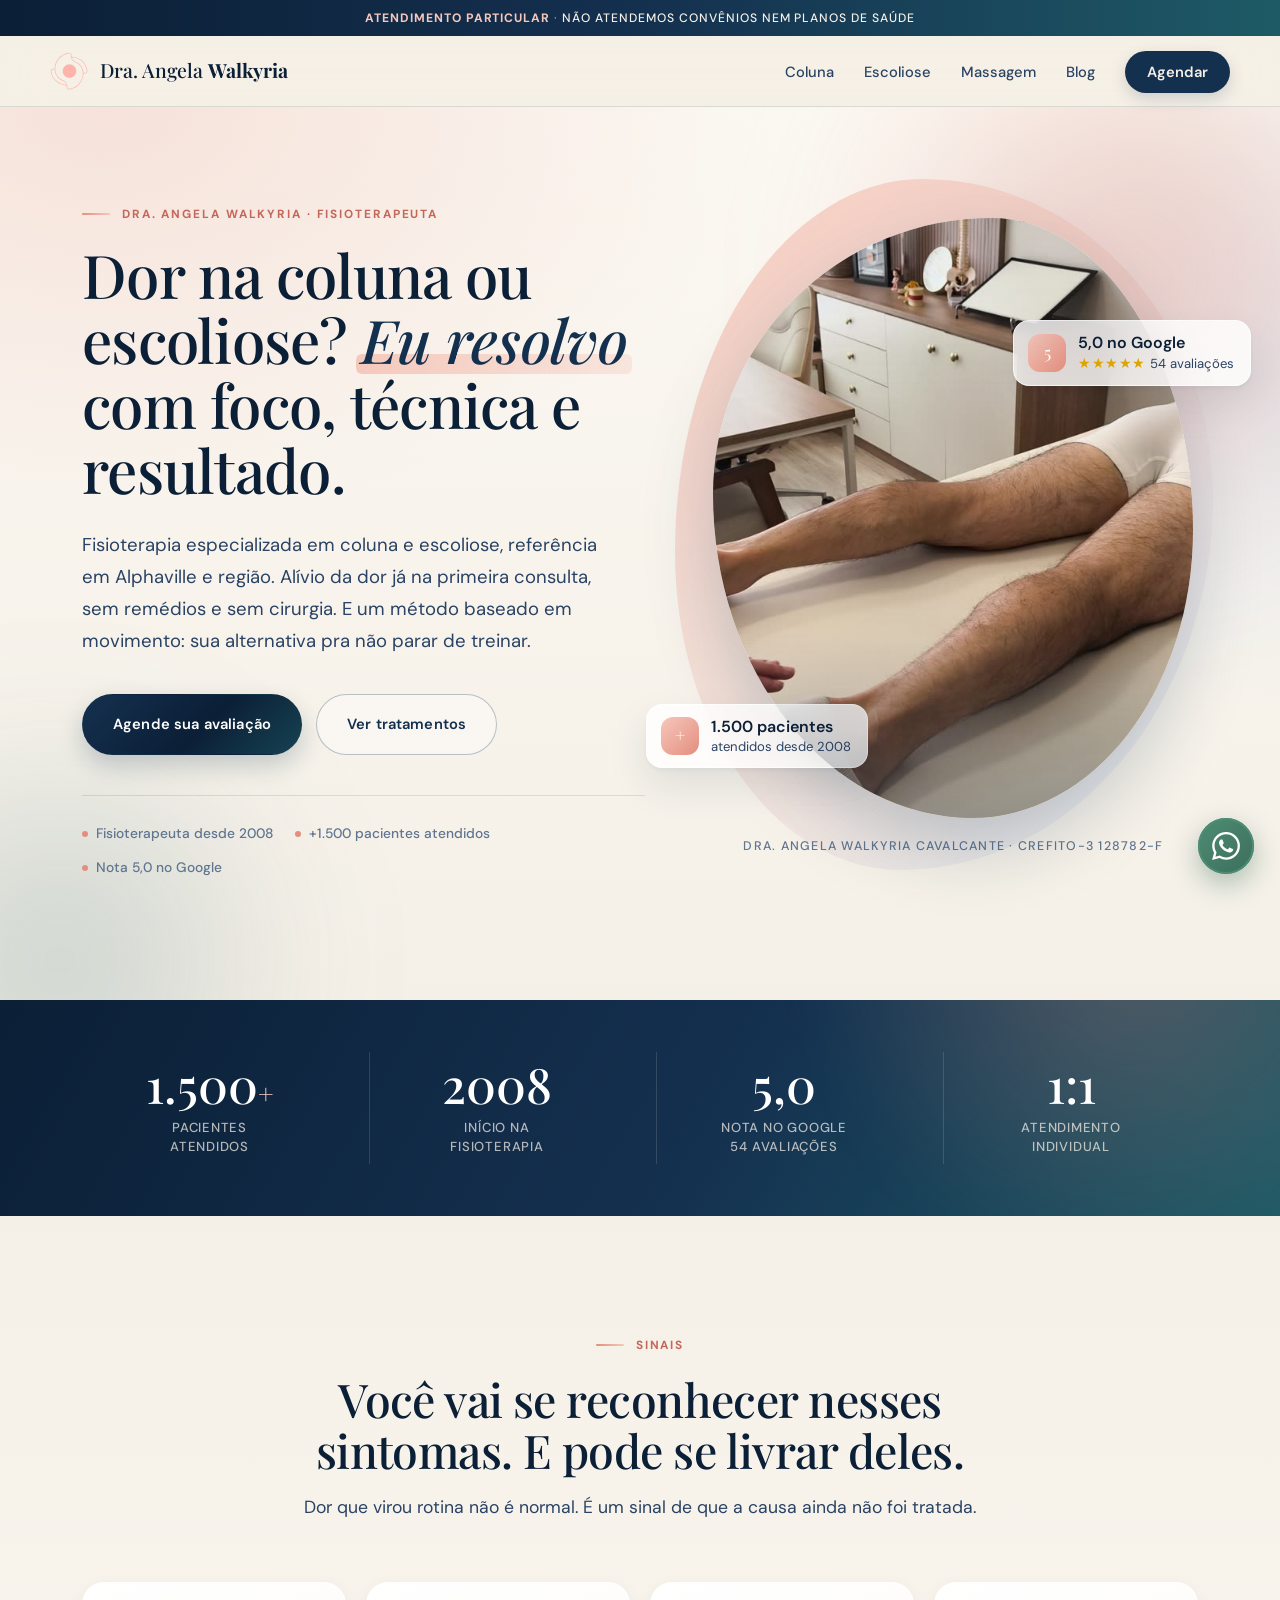
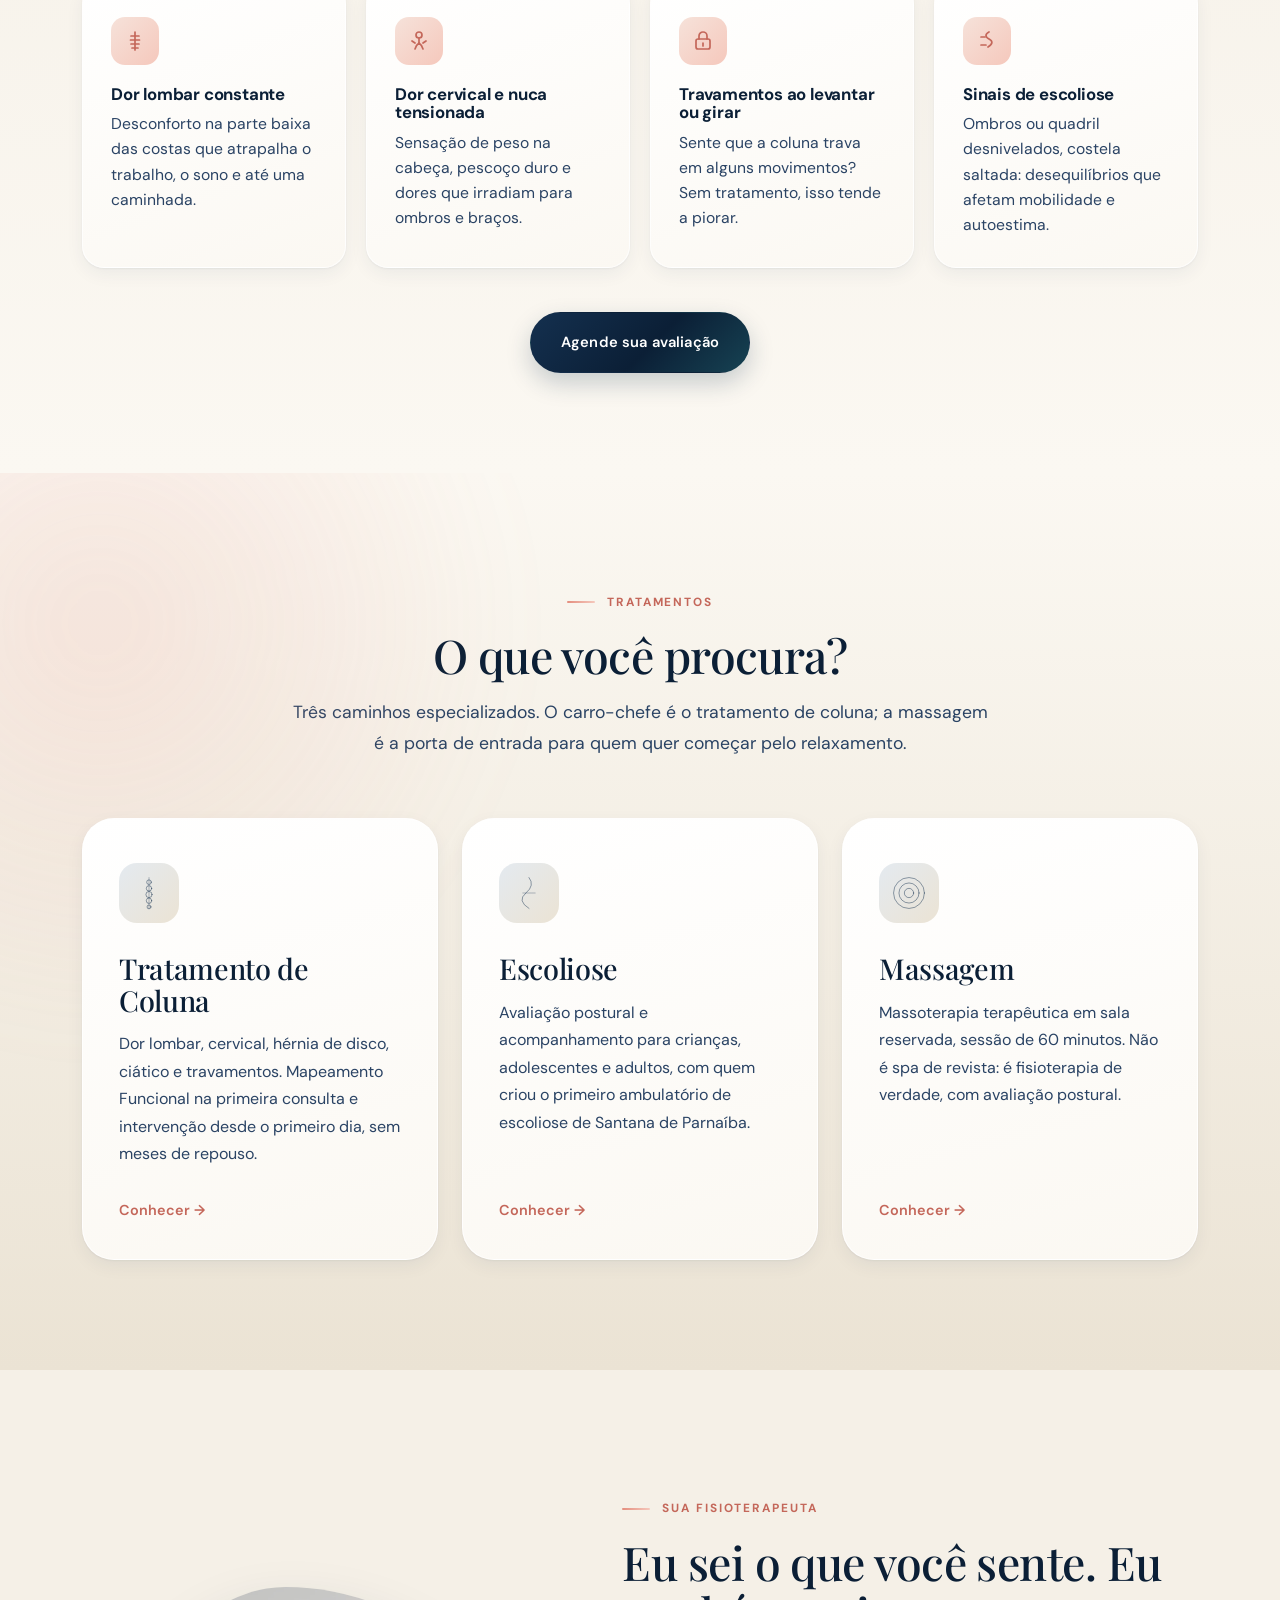
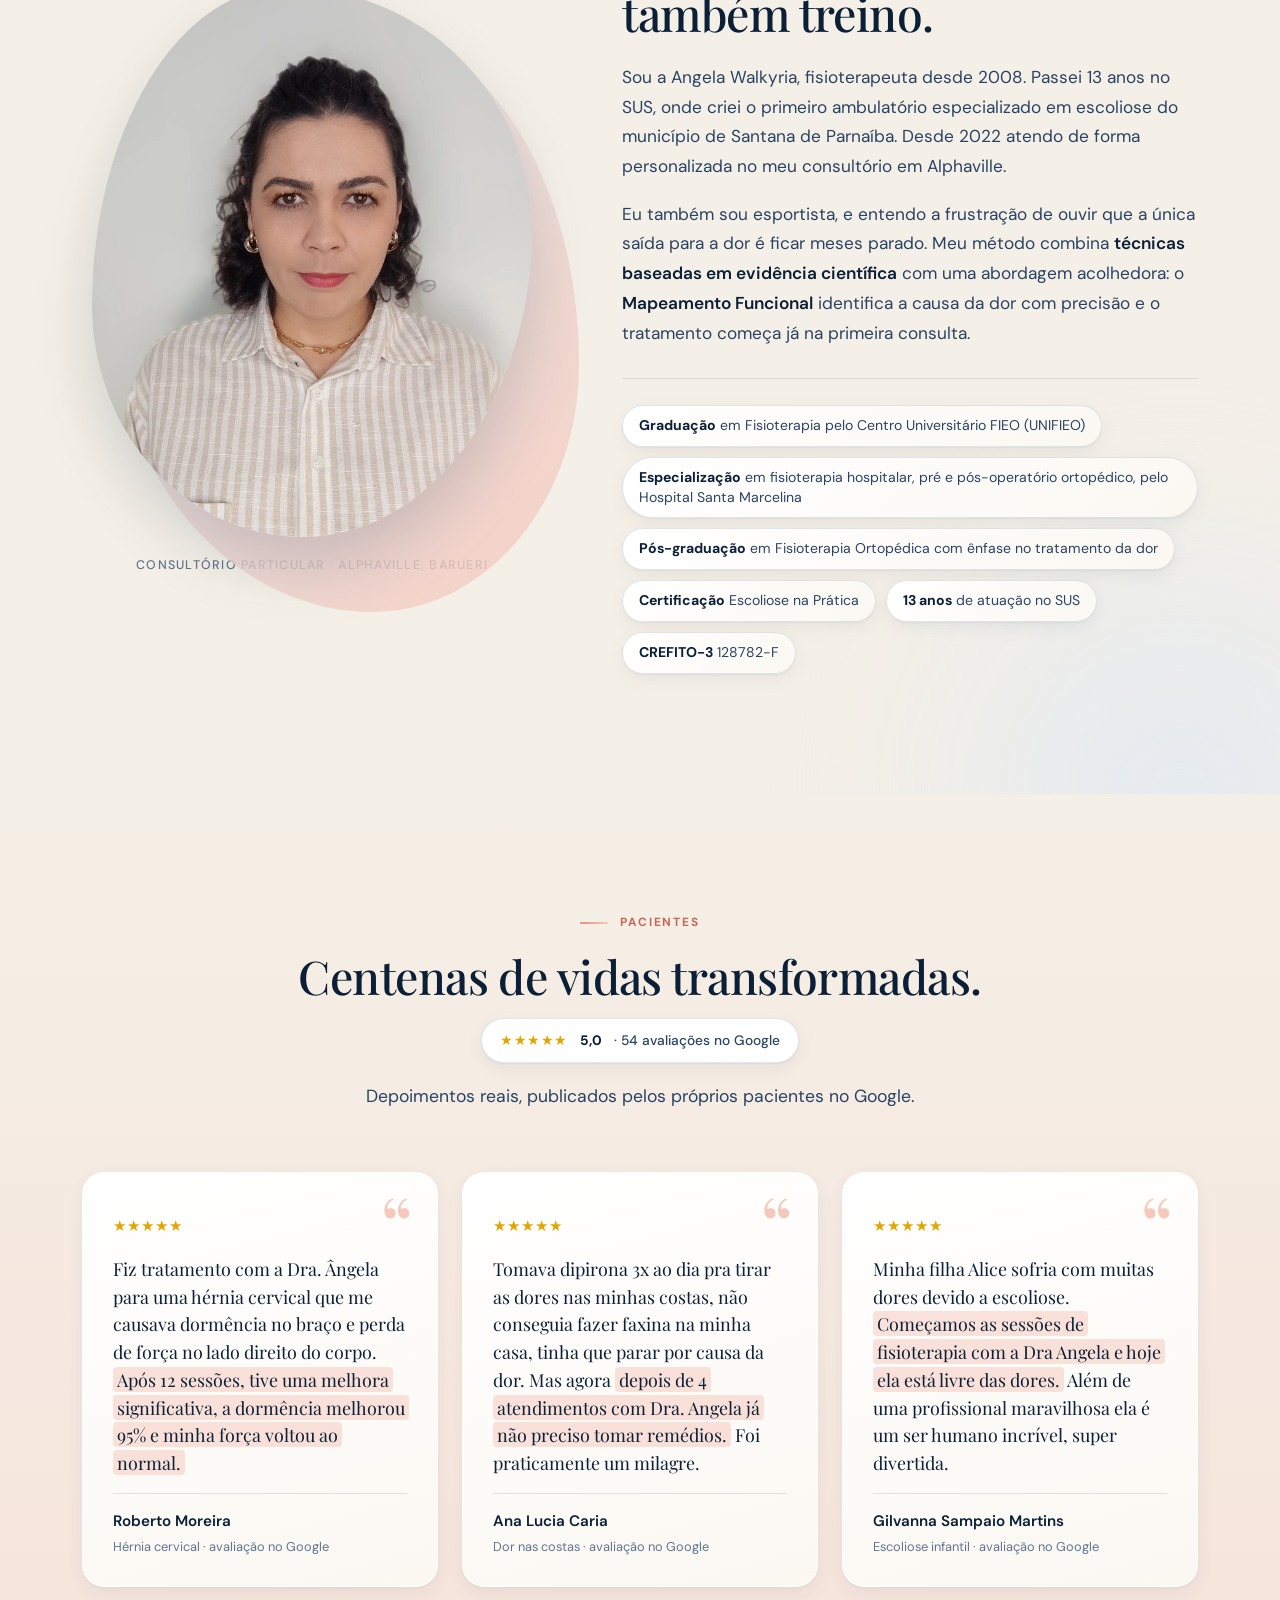
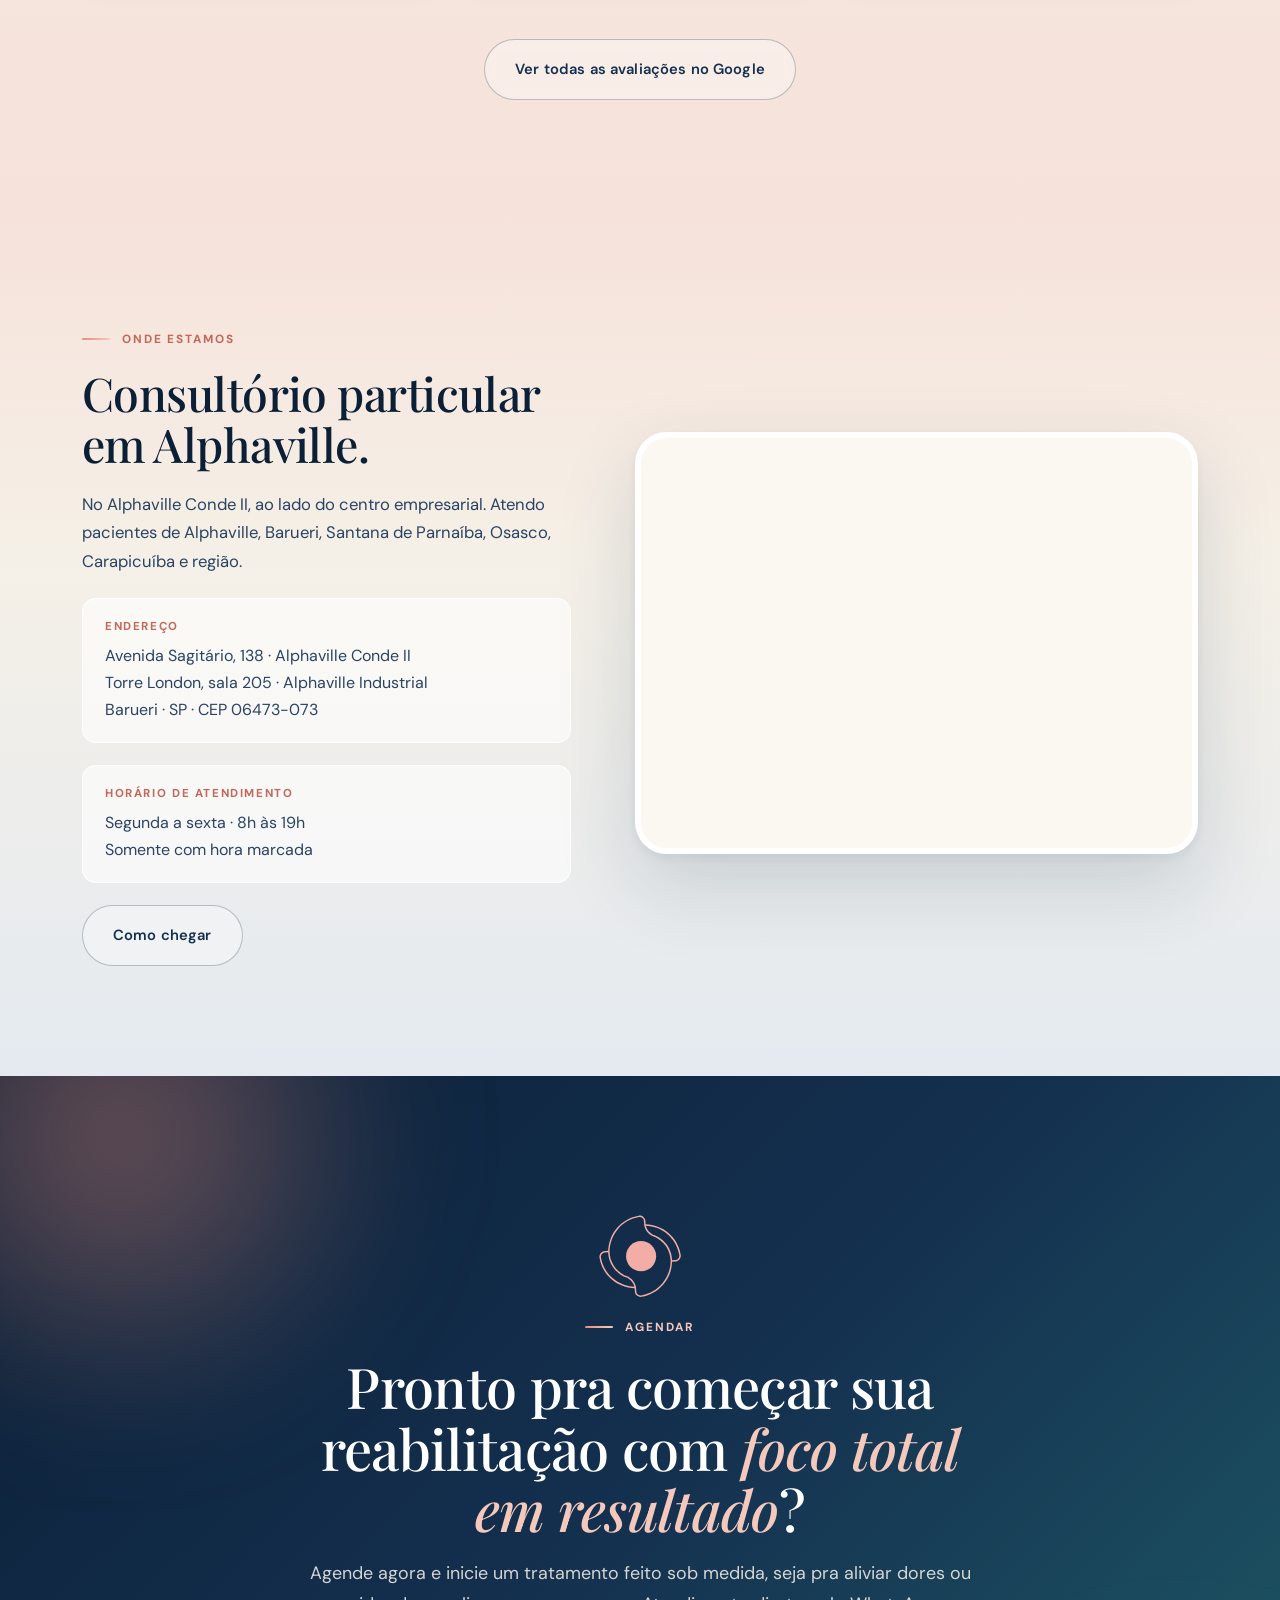
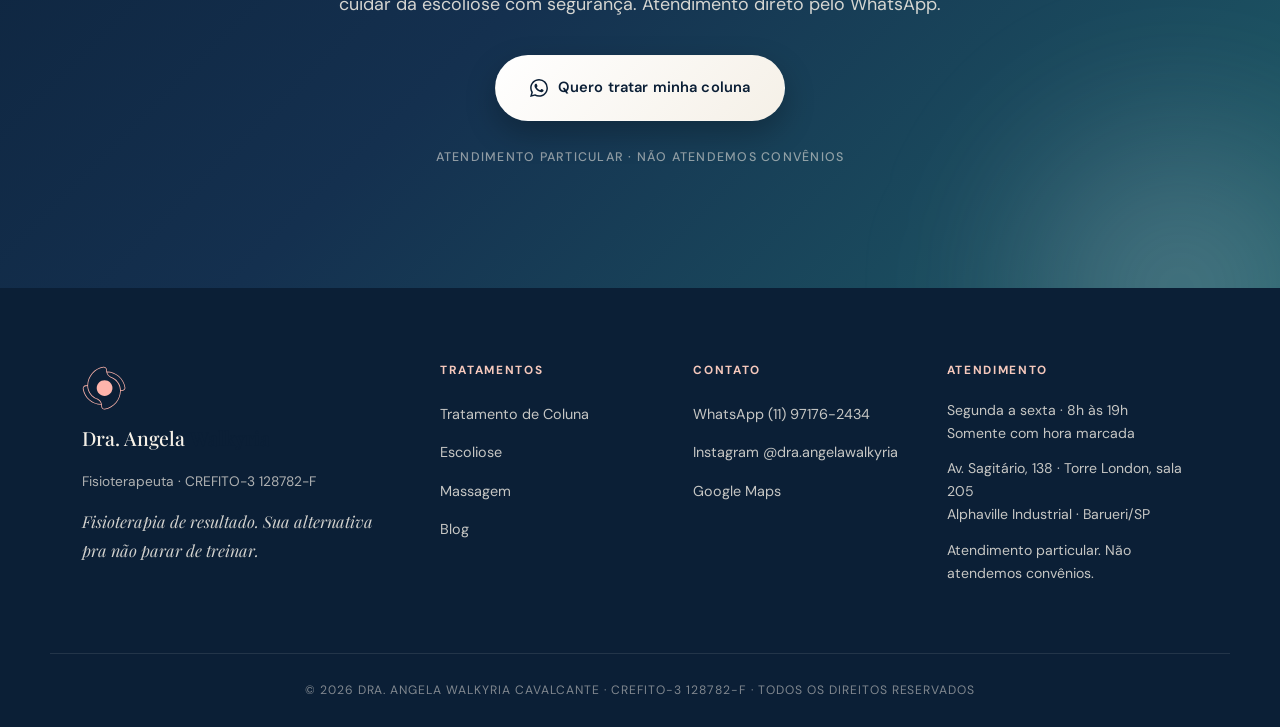
==== commit 72ca4f9b: "Vídeo do atendimento no topo da home; CSS/JS sem cache longo e com versão na URL Co-Authored-By: Cla" ====
--- a/index.html
+++ b/index.html
@@ -103,7 +103,7 @@
 
   <link rel="preconnect" href="https://fonts.googleapis.com">
   <link rel="preconnect" href="https://fonts.gstatic.com" crossorigin>
-  <link rel="stylesheet" href="/styles.css">
+  <link rel="stylesheet" href="/styles.css?v=20260922d">
 
   <!-- Tracking: inserir GA4 / Meta Pixel / Clarity aqui quando os IDs forem definidos -->
 </head>
@@ -153,8 +153,11 @@
         </div>
       </div>
       <div class="hero-visual-wrap">
-        <div class="hero-visual">
-          <img src="/assets/angela-hero.webp" alt="Dra. Angela Walkyria, fisioterapeuta especialista em coluna e escoliose em Alphaville" loading="eager" fetchpriority="high" width="1360" height="1700">
+        <div class="hero-visual hero-visual-video">
+          <video autoplay muted loop playsinline preload="metadata" poster="/assets/atendimento-poster.jpg" aria-label="Dra. Angela Walkyria atendendo um paciente no consultório em Alphaville">
+            <source src="/assets/atendimento.mp4" type="video/mp4">
+            <img src="/assets/atendimento-poster.jpg" alt="Dra. Angela Walkyria atendendo um paciente no consultório em Alphaville" width="608" height="1080">
+          </video>
         </div>
         <div class="hero-badge hero-badge-1" aria-hidden="true">
           <div class="hero-badge-icon">5</div>
@@ -432,6 +435,6 @@
     <svg width="28" height="28" viewBox="0 0 24 24" fill="currentColor" aria-hidden="true"><path d="M17.472 14.382c-.297-.149-1.758-.867-2.03-.967-.273-.099-.471-.148-.67.15-.197.297-.767.966-.94 1.164-.173.199-.347.223-.644.075-.297-.15-1.255-.463-2.39-1.475-.883-.788-1.48-1.761-1.653-2.059-.173-.297-.018-.458.13-.606.134-.133.298-.347.446-.52.149-.174.198-.298.298-.497.099-.198.05-.371-.025-.52-.075-.149-.669-1.612-.916-2.207-.242-.579-.487-.5-.669-.51-.173-.008-.371-.01-.57-.01-.198 0-.52.074-.792.372-.272.297-1.04 1.016-1.04 2.479 0 1.462 1.065 2.875 1.213 3.074.149.198 2.096 3.2 5.077 4.487.709.306 1.262.489 1.694.625.712.227 1.36.195 1.871.118.571-.085 1.758-.719 2.006-1.413.248-.694.248-1.289.173-1.413-.074-.124-.272-.198-.57-.347m-5.421 7.403h-.004a9.87 9.87 0 01-5.031-1.378l-.361-.214-3.741.982.998-3.648-.235-.374a9.86 9.86 0 01-1.51-5.26c.001-5.45 4.436-9.884 9.888-9.884 2.64 0 5.122 1.03 6.988 2.898a9.825 9.825 0 012.893 6.994c-.003 5.45-4.437 9.884-9.885 9.884m8.413-18.297A11.815 11.815 0 0012.05 0C5.495 0 .16 5.335.157 11.892c0 2.096.547 4.142 1.588 5.945L.057 24l6.305-1.654a11.882 11.882 0 005.683 1.448h.005c6.554 0 11.89-5.335 11.893-11.893a11.821 11.821 0 00-3.48-8.413z"/></svg>
   </a>
 
-  <script src="/main.js" defer></script>
+  <script src="/main.js?v=20260922d" defer></script>
 </body>
 </html>
--- a/styles.css
+++ b/styles.css
@@ -207,6 +207,8 @@
 }
 .hero-visual::after { content: ""; position: absolute; inset: 0; background: linear-gradient(180deg, rgba(20,48,79,0) 60%, rgba(20,48,79,0.16) 100%); pointer-events: none; }
 .hero-visual img { width: 100%; height: 100%; object-fit: cover; object-position: center 20%; transform: scale(1.04); animation: respira 12s ease-in-out infinite alternate; }
+.hero-visual video { width: 100%; height: 100%; object-fit: cover; object-position: center 45%; display: block; background: var(--paper-deep); }
+.hero-visual-video::before { content: ""; position: absolute; inset: 0; z-index: 1; pointer-events: none; background: linear-gradient(180deg, rgba(11,31,54,0.08) 0%, rgba(11,31,54,0) 30%, rgba(11,31,54,0) 70%, rgba(11,31,54,0.22) 100%); }
 .hero-visual-wrap::before {
   content: ""; position: absolute; inset: -6% -4% -2% -8%; z-index: -1;
   border-radius: 46% 54% 58% 42% / 54% 46% 54% 46%;
